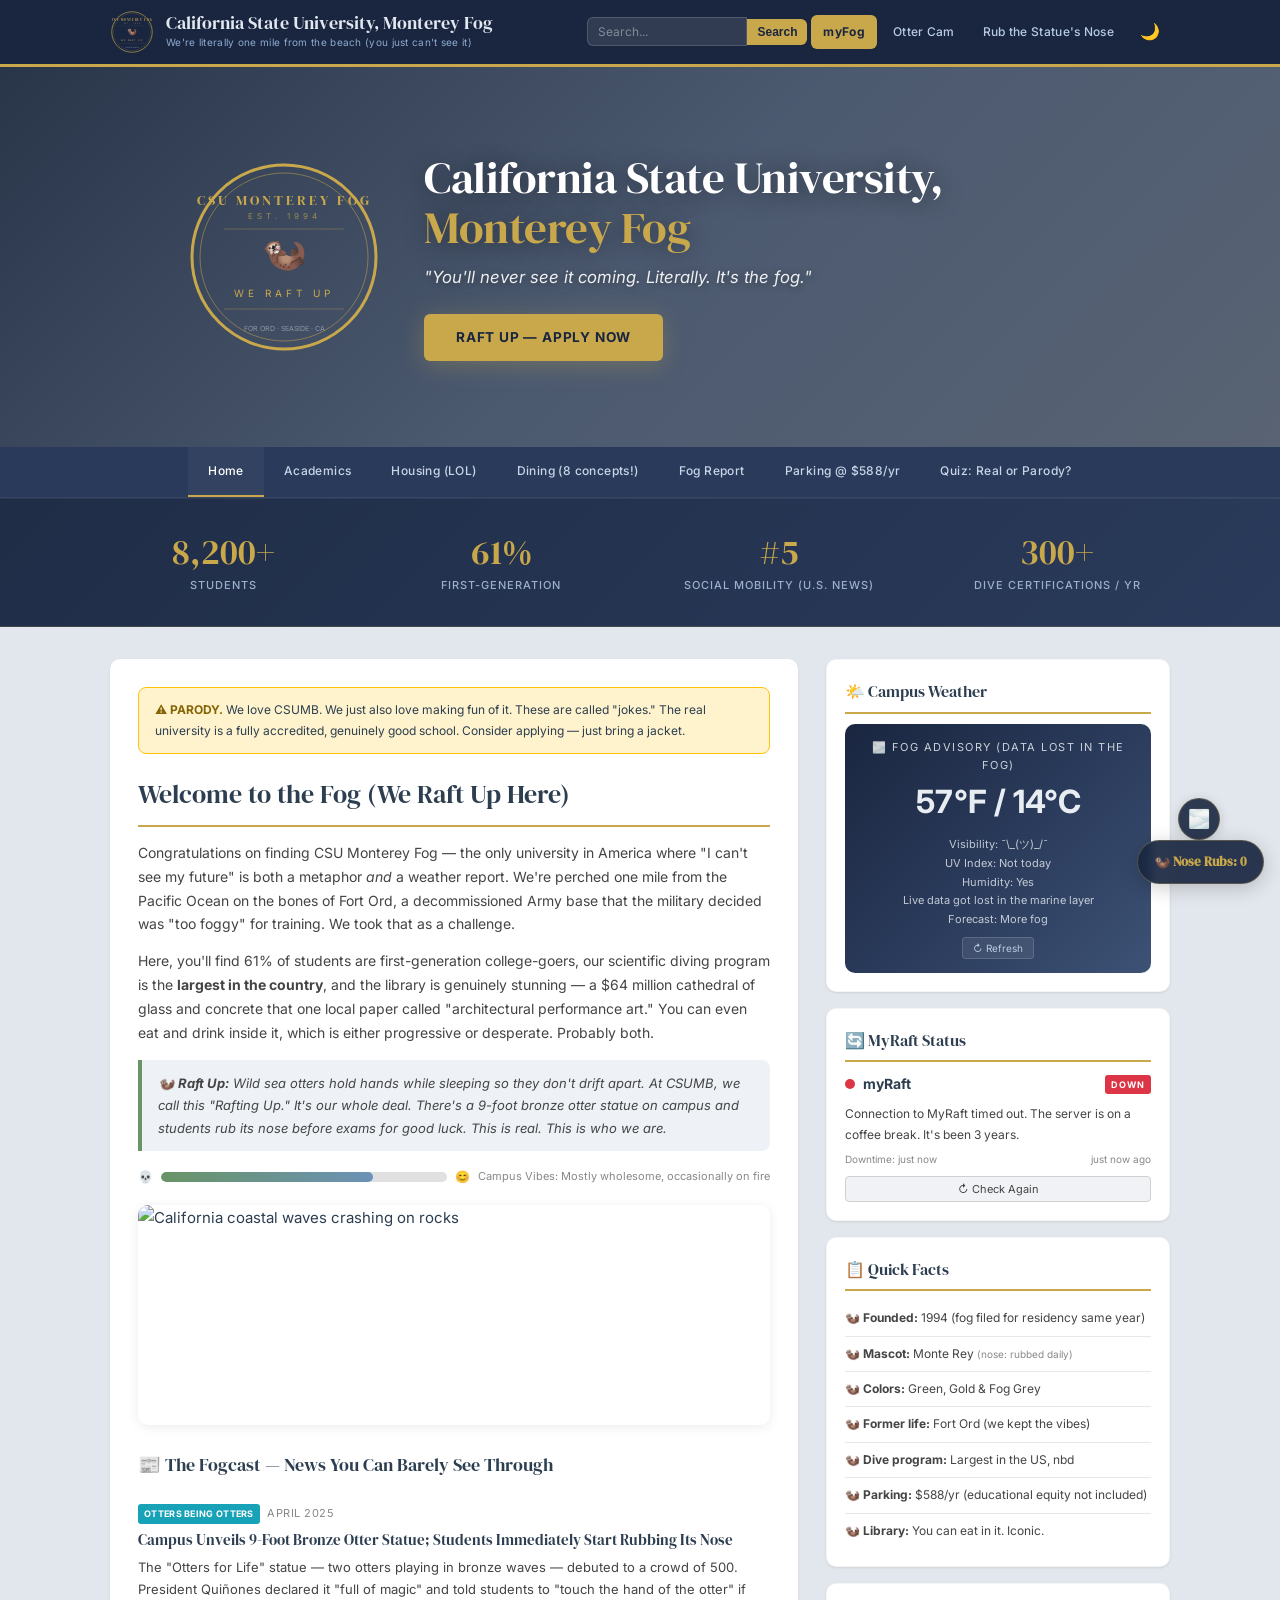
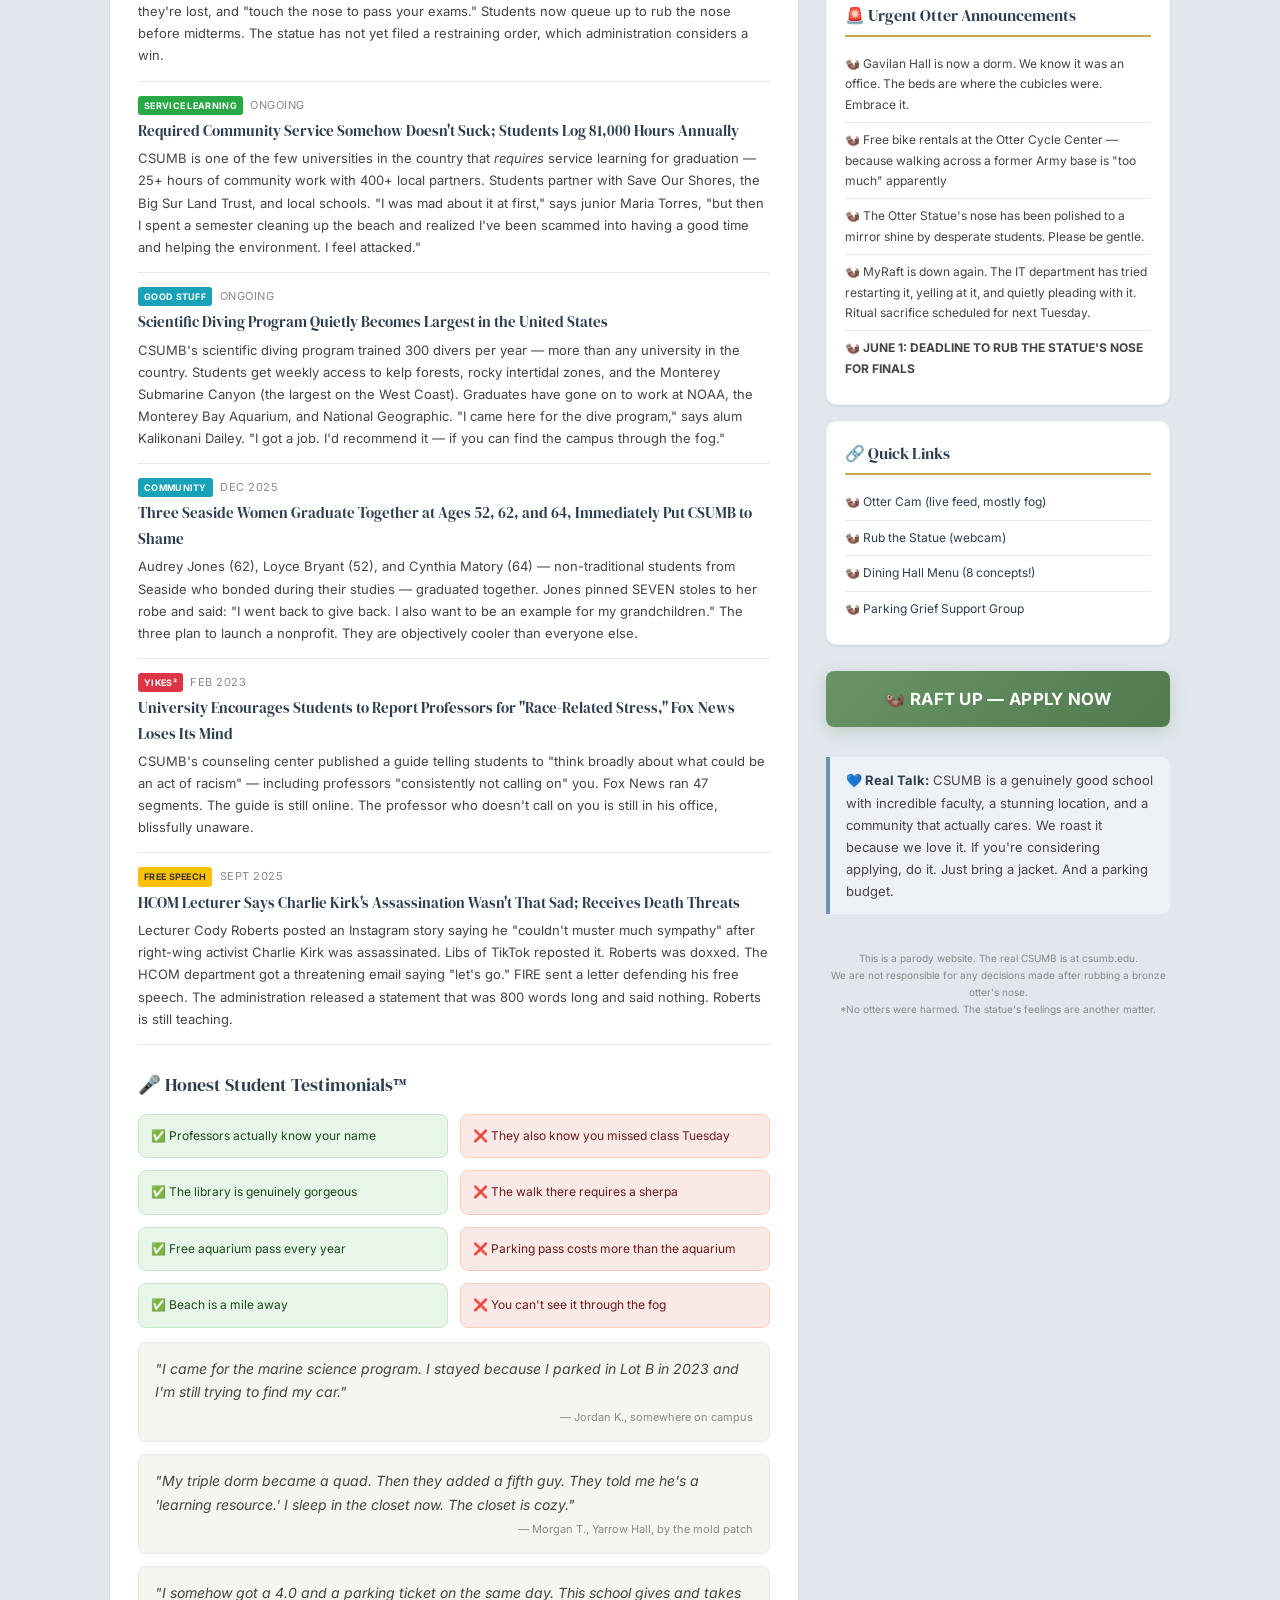
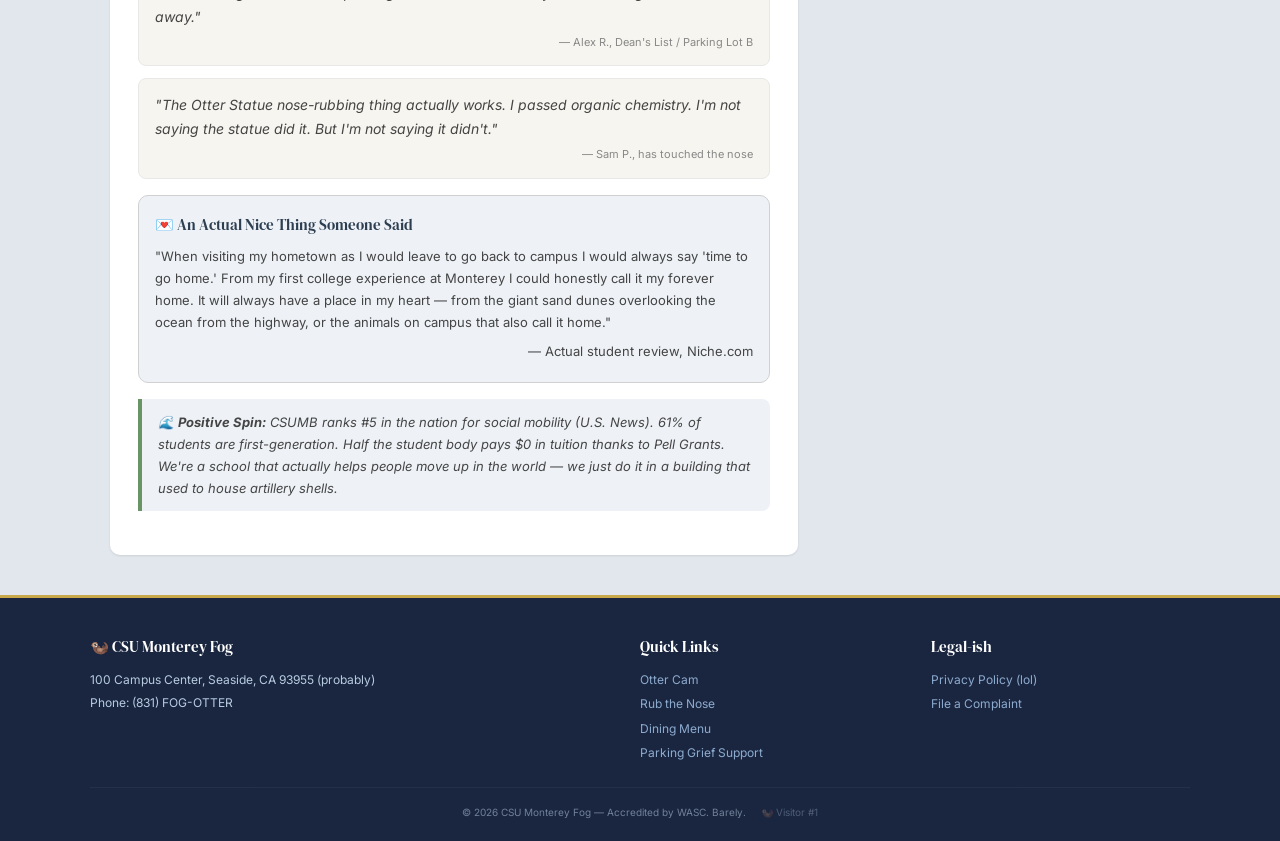
==== index.html @ 0d764fe6 "Refactor fog layers into rolling banks Replace the previous multi-layer haze implementation with thr" ====
<!DOCTYPE html>
<html lang="en">
<head>
  <meta charset="UTF-8">
  <meta name="viewport" content="width=device-width, initial-scale=1.0">
  <title>CSU Monterey Fog — Est. 1994. Still figuring it out.</title>
  <meta name="description" content="CSU Monterey Fog is an affectionate parody of California State University, Monterey Bay. News, satire, and otter-based humor from the foggiest campus in California.">
  <meta property="og:title" content="CSU Monterey Fog">
  <meta property="og:description" content="The only university where you can't see your future because of the marine layer.">
  <meta property="og:type" content="website">
  <meta property="og:url" content="https://montereyfog.edu">
  <meta property="og:image" content="https://images.unsplash.com/photo-1505228395891-9a51e7e86bf6?w=1200&h=630&fit=crop&q=80">
  <meta property="og:image:width" content="1200">
  <meta property="og:image:height" content="630">
  <meta name="twitter:card" content="summary_large_image">
  <meta name="twitter:image" content="https://images.unsplash.com/photo-1505228395891-9a51e7e86bf6?w=1200&h=630&fit=crop&q=80">
  <link rel="icon" href="data:image/svg+xml,<svg xmlns='http://www.w3.org/2000/svg' viewBox='0 0 100 100'><text y='.9em' font-size='90'>🦦</text></svg>">
  <link rel="preconnect" href="https://fonts.googleapis.com">
  <link rel="preconnect" href="https://fonts.gstatic.com" crossorigin>
  <link rel="preconnect" href="https://images.unsplash.com">
  <link rel="dns-prefetch" href="https://api.open-meteo.com">
  <link href="https://fonts.googleapis.com/css2?family=DM+Serif+Display:ital@0;1&family=Inter:wght@400;500;600;700;800&display=swap" rel="stylesheet">
  <link rel="stylesheet" href="style.css">
</head>
<body>

<div class="header">
  <div class="header-inner">
    <div class="header-logo">
      <svg class="header-seal" viewBox="0 0 100 100" xmlns="http://www.w3.org/2000/svg">
        <circle cx="50" cy="50" r="46" fill="none" stroke="#c9a84c" stroke-width="1.5"/>
        <circle cx="50" cy="50" r="42" fill="none" stroke="#c9a84c" stroke-width="0.5" opacity="0.5"/>
        <text x="50" y="24" text-anchor="middle" fill="#c9a84c" font-size="7" font-family="'DM Serif Display', Georgia, serif" letter-spacing="1.5">CSU MONTEREY FOG</text>
        <text x="50" y="31" text-anchor="middle" fill="#c9a84c" font-size="4" font-family="'Inter', sans-serif" letter-spacing="2" opacity="0.7">EST. 1994</text>
        <line x1="20" y1="36" x2="80" y2="36" stroke="#c9a84c" stroke-width="0.4" opacity="0.4"/>
        <text x="50" y="54" text-anchor="middle" font-size="18" fill="white">🦦</text>
        <text x="50" y="70" text-anchor="middle" fill="#c9a84c" font-size="5" font-family="'Inter', sans-serif" letter-spacing="2">WE RAFT UP</text>
        <line x1="20" y1="76" x2="80" y2="76" stroke="#c9a84c" stroke-width="0.4" opacity="0.4"/>
        <text x="50" y="87" text-anchor="middle" fill="white" font-size="3.5" font-family="'Inter', sans-serif" opacity="0.4">FOR ORD · SEASIDE · CA</text>
      </svg>
      <div class="header-title">
        <span class="header-name">California State University, Monterey Fog</span>
        <span class="header-tagline">We're literally one mile from the beach (you just can't see it)</span>
      </div>
    </div>
    <div class="header-actions">
      <div class="header-search">
        <input type="text" id="siteSearch" placeholder="Search..." autocomplete="off">
        <button class="search-btn" id="searchBtn">Search</button>
      </div>
      <a href="#" data-effect="myfog" class="portal-btn">myFog</a>
      <a href="#" data-effect="ottercam">Otter Cam</a>
      <a href="#" data-effect="rubnose">Rub the Statue's Nose</a>
      <button class="dark-toggle" id="darkToggle" aria-label="Toggle dark mode">🌙</button>
    </div>
  </div>
</div>

<div class="hero">
  <div class="hero-bg"></div>
  <div class="hero-overlay"></div>
  <div class="hero-content">
    <div class="hero-left">
      <svg class="hero-seal" viewBox="0 0 100 100" xmlns="http://www.w3.org/2000/svg">
        <circle cx="50" cy="50" r="46" fill="none" stroke="#c9a84c" stroke-width="1.5"/>
        <circle cx="50" cy="50" r="42" fill="none" stroke="#c9a84c" stroke-width="0.5" opacity="0.5"/>
        <text x="50" y="24" text-anchor="middle" fill="#c9a84c" font-size="7" font-family="'DM Serif Display', Georgia, serif" letter-spacing="1.5">CSU MONTEREY FOG</text>
        <text x="50" y="31" text-anchor="middle" fill="#c9a84c" font-size="4" font-family="'Inter', sans-serif" letter-spacing="2" opacity="0.7">EST. 1994</text>
        <line x1="20" y1="36" x2="80" y2="36" stroke="#c9a84c" stroke-width="0.4" opacity="0.4"/>
        <text x="50" y="54" text-anchor="middle" font-size="18" fill="white">🦦</text>
        <text x="50" y="70" text-anchor="middle" fill="#c9a84c" font-size="5" font-family="'Inter', sans-serif" letter-spacing="2">WE RAFT UP</text>
        <line x1="20" y1="76" x2="80" y2="76" stroke="#c9a84c" stroke-width="0.4" opacity="0.4"/>
        <text x="50" y="87" text-anchor="middle" fill="white" font-size="3.5" font-family="'Inter', sans-serif" opacity="0.4">FOR ORD · SEASIDE · CA</text>
      </svg>
    </div>
    <div class="hero-right">
      <h1>California State University, <span>Monterey Fog</span></h1>
      <div class="subtitle">"You'll never see it coming. Literally. It's the fog."</div>
      <a href="apply.html" class="hero-cta">Raft Up — Apply Now</a>
    </div>
  </div>
</div>

<div class="nav-wrapper">
  <button class="nav-toggle" id="navToggle">Menu</button>
  <div class="nav" id="mainNav">
    <a href="#" data-tab="home" class="active-tab">Home</a>
    <a href="#" data-tab="academics">Academics</a>
    <a href="#" data-tab="housing">Housing (LOL)</a>
    <a href="#" data-tab="dining">Dining (8 concepts!)</a>
    <a href="#" data-tab="fog">Fog Report</a>
    <a href="#" data-tab="parking">Parking @ $588/yr</a>
    <a href="#" data-tab="quiz">Quiz: Real or Parody?</a>
  </div>
</div>

<div class="stats-ribbon">
  <div class="stats-inner">
    <div class="stat-item">
      <div class="stat-number">8,200+</div>
      <div class="stat-label">Students</div>
    </div>
    <div class="stat-item">
      <div class="stat-number">61%</div>
      <div class="stat-label">First-Generation</div>
    </div>
    <div class="stat-item">
      <div class="stat-number">#5</div>
      <div class="stat-label">Social Mobility (U.S. News)</div>
    </div>
    <div class="stat-item">
      <div class="stat-number">300+</div>
      <div class="stat-label">Dive Certifications / Yr</div>
    </div>
  </div>
</div>

<div class="container">
  <div class="main-content">

    <!-- HOME TAB -->
    <div class="tab-panel active" id="panel-home">
      <div class="disclaimer">
        <strong>⚠️ PARODY.</strong> We love CSUMB. We just also love making fun of it. These are called "jokes." The real university is a fully accredited, genuinely good school. Consider applying — just bring a jacket.
      </div>

      <h2>Welcome to the Fog (We Raft Up Here)</h2>

      <p>Congratulations on finding CSU Monterey Fog — the only university in America where "I can't see my future" is both a metaphor <em>and</em> a weather report. We're perched one mile from the Pacific Ocean on the bones of Fort Ord, a decommissioned Army base that the military decided was "too foggy" for training. We took that as a challenge.</p>

      <p>Here, you'll find 61% of students are first-generation college-goers, our scientific diving program is the <strong>largest in the country</strong>, and the library is genuinely stunning — a $64 million cathedral of glass and concrete that one local paper called "architectural performance art." You can even eat and drink inside it, which is either progressive or desperate. Probably both.</p>

      <div class="fun-fact">
        🦦 <strong>Raft Up:</strong> Wild sea otters hold hands while sleeping so they don't drift apart. At CSUMB, we call this "Rafting Up." It's our whole deal. There's a 9-foot bronze otter statue on campus and students rub its nose before exams for good luck. This is real. This is who we are.
      </div>

      <div class="positivity-meter">
        <span>💀</span>
        <div class="pos-bar"><div class="pos-fill"></div></div>
        <span>😊</span>
        <span class="vibe-label">Campus Vibes: Mostly wholesome, occasionally on fire</span>
      </div>

      <div class="coastal-img">
        <img src="https://images.unsplash.com/photo-1507525428034-b723cf961d3e?w=1100&q=75&fit=crop&h=220" alt="California coastal waves crashing on rocks" loading="lazy">
      </div>

      <h3>📰 The Fogcast — News You Can Barely See Through</h3>

      <div class="news-item">
        <div class="date"><span class="label label-blue">OTTERS BEING OTTERS</span> April 2025</div>
        <h4>Campus Unveils 9-Foot Bronze Otter Statue; Students Immediately Start Rubbing Its Nose</h4>
        <p>The "Otters for Life" statue — two otters playing in bronze waves — debuted to a crowd of 500. President Quiñones declared it "full of magic" and told students to "touch the hand of the otter" if they're lost, and "touch the nose to pass your exams." Students now queue up to rub the nose before midterms. The statue has not yet filed a restraining order, which administration considers a win.</p>
      </div>

      <div class="news-item">
        <div class="date"><span class="label label-green">SERVICE LEARNING</span> Ongoing</div>
        <h4>Required Community Service Somehow Doesn't Suck; Students Log 81,000 Hours Annually</h4>
        <p>CSUMB is one of the few universities in the country that <em>requires</em> service learning for graduation — 25+ hours of community work with 400+ local partners. Students partner with Save Our Shores, the Big Sur Land Trust, and local schools. "I was mad about it at first," says junior Maria Torres, "but then I spent a semester cleaning up the beach and realized I've been scammed into having a good time and helping the environment. I feel attacked."</p>
      </div>

      <div class="news-item">
        <div class="date"><span class="label label-blue">GOOD STUFF</span> Ongoing</div>
        <h4>Scientific Diving Program Quietly Becomes Largest in the United States</h4>
        <p>CSUMB's scientific diving program trained 300 divers per year — more than any university in the country. Students get weekly access to kelp forests, rocky intertidal zones, and the Monterey Submarine Canyon (the largest on the West Coast). Graduates have gone on to work at NOAA, the Monterey Bay Aquarium, and National Geographic. "I came here for the dive program," says alum Kalikonani Dailey. "I got a job. I'd recommend it — if you can find the campus through the fog."</p>
      </div>

      <div class="news-item">
        <div class="date"><span class="label label-blue">COMMUNITY</span> Dec 2025</div>
        <h4>Three Seaside Women Graduate Together at Ages 52, 62, and 64, Immediately Put CSUMB to Shame</h4>
        <p>Audrey Jones (62), Loyce Bryant (52), and Cynthia Matory (64) — non-traditional students from Seaside who bonded during their studies — graduated together. Jones pinned SEVEN stoles to her robe and said: "I went back to give back. I also want to be an example for my grandchildren." The three plan to launch a nonprofit. They are objectively cooler than everyone else.</p>
      </div>

      <div class="news-item">
        <div class="date"><span class="label label-red">YIKES²</span> Feb 2023</div>
        <h4>University Encourages Students to Report Professors for "Race-Related Stress," Fox News Loses Its Mind</h4>
        <p>CSUMB's counseling center published a guide telling students to "think broadly about what could be an act of racism" — including professors "consistently not calling on" you. Fox News ran 47 segments. The guide is still online. The professor who doesn't call on you is still in his office, blissfully unaware.</p>
      </div>

      <div class="news-item">
        <div class="date"><span class="label label-yellow">FREE SPEECH</span> Sept 2025</div>
        <h4>HCOM Lecturer Says Charlie Kirk's Assassination Wasn't That Sad; Receives Death Threats</h4>
        <p>Lecturer Cody Roberts posted an Instagram story saying he "couldn't muster much sympathy" after right-wing activist Charlie Kirk was assassinated. Libs of TikTok reposted it. Roberts was doxxed. The HCOM department got a threatening email saying "let's go." FIRE sent a letter defending his free speech. The administration released a statement that was 800 words long and said nothing. Roberts is still teaching.</p>
      </div>

      <h3>🎤 Honest Student Testimonials™</h3>

      <div class="pro-con">
        <div class="pro">Professors actually know your name</div>
        <div class="con">They also know you missed class Tuesday</div>
        <div class="pro">The library is genuinely gorgeous</div>
        <div class="con">The walk there requires a sherpa</div>
        <div class="pro">Free aquarium pass every year</div>
        <div class="con">Parking pass costs more than the aquarium</div>
        <div class="pro">Beach is a mile away</div>
        <div class="con">You can't see it through the fog</div>
      </div>

      <div class="testimonial">
        <p>"I came for the marine science program. I stayed because I parked in Lot B in 2023 and I'm still trying to find my car."</p>
        <div class="author">&mdash; Jordan K., somewhere on campus</div>
      </div>

      <div class="testimonial">
        <p>"My triple dorm became a quad. Then they added a fifth guy. They told me he's a 'learning resource.' I sleep in the closet now. The closet is cozy."</p>
        <div class="author">&mdash; Morgan T., Yarrow Hall, by the mold patch</div>
      </div>

      <div class="testimonial">
        <p>"I somehow got a 4.0 and a parking ticket on the same day. This school gives and takes away."</p>
        <div class="author">&mdash; Alex R., Dean's List / Parking Lot B</div>
      </div>

      <div class="testimonial">
        <p>"The Otter Statue nose-rubbing thing actually works. I passed organic chemistry. I'm not saying the statue did it. But I'm not saying it didn't."</p>
        <div class="author">&mdash; Sam P., has touched the nose</div>
      </div>

      <div class="love-letter">
        <h4>💌 An Actual Nice Thing Someone Said</h4>
        <p>"When visiting my hometown as I would leave to go back to campus I would always say 'time to go home.' From my first college experience at Monterey I could honestly call it my forever home. It will always have a place in my heart — from the giant sand dunes overlooking the ocean from the highway, or the animals on campus that also call it home."</p>
        <p class="love-letter-attribution">&mdash; Actual student review, Niche.com</p>
      </div>

      <div class="fun-fact">
        🌊 <strong>Positive Spin:</strong> CSUMB ranks #5 in the nation for social mobility (U.S. News). 61% of students are first-generation. Half the student body pays $0 in tuition thanks to Pell Grants. We're a school that actually helps people move up in the world — we just do it in a building that used to house artillery shells.
      </div>
    </div>

    <!-- ACADEMICS TAB -->
    <div class="tab-panel" id="panel-academics">
      <h2>📚 Academics (We Have Those)</h2>
      <p>CSUMB offers 25+ undergraduate degrees, 8 master's programs, and one very specific certificate in "Otter Husbandry" (we made that last one up. Or did we?). With a 25:1 student-to-faculty ratio, your professors will actually know your name — which is great until you skip class.</p>

      <div class="fun-fact">
        🧑‍🔬 <strong>Service Learning:</strong> CSUMB is one of the only universities in America that <em>requires</em> you to do community service to graduate. That's 25+ hours of unpaid labor for the privilege of your diploma. Students call it "voluntold" learning. The community actually benefits, so maybe stop complaining.
      </div>

      <div class="news-item">
        <div class="date"><span class="label label-blue">DIVING</span> Ongoing</div>
        <h4>Largest Scientific Dive Program in the Country (Yes, Really)</h4>
        <p>CSUMB trains 300 divers per year — beating every other university in the US. Students dive weekly in kelp forests, explore the Monterey Submarine Canyon, and graduate to jobs at NOAA, the Monterey Bay Aquarium, and National Geographic. The only downside: you have to get wet. In the Pacific. Which is 55 degrees. You'll be fine. Probably.</p>
      </div>

      <div class="news-item">
        <div class="date"><span class="label label-yellow">TINY CLASSES</span> Always</div>
        <h4>25:1 Ratio Means Your Professor Knows You Didn't Do the Reading</h4>
        <p>With small class sizes, there's nowhere to hide. Professors learn your name, your major, your dog's name, and your dog's opinion on the assigned texts. "I can't blend in anymore," says sophomore Jamie L. "Professor Gonzalez asked about my weekend. I panicked and told her the truth. I don't know who I am anymore."</p>
      </div>

      <div class="fun-fact">
        📖 <strong>The Library:</strong> The Tanimura & Antle Family Memorial Library cost $64 million and is 136,000 square feet of "architectural performance art." You can eat, drink, and nap inside. It's open 24/7 during finals, because the administration knows you procrastinated.
      </div>
    </div>

    <!-- HOUSING TAB -->
    <div class="tab-panel" id="panel-housing">
      <h2>🏠 Housing (Barely)</h2>

      <div class="news-item">
        <div class="date"><span class="label label-yellow">HOUSING CRISIS</span> Fall 2024 — Present</div>
        <h4>Freshman Enrollment Spikes 43%; Triples Become Quads, Offices Become Dorms</h4>
        <p>After a surprise enrollment surge, the university discovered that an abandoned Army base does not, in fact, have enough beds. Doubles became triples. Triples became quads. Sophomores were kicked off campus. Gavilan Hall — a former office building — is being converted into housing. Students now live where spreadsheets used to live. One resident describes Gavilan Hall as "a paperwork penitentiary with a microwave." The housing waitlist has 180 names, and the waitlist for the waitlist is currently accepting applications.</p>
      </div>

      <div class="news-item">
        <div class="date"><span class="label label-blue">OTTER CYCLE CENTER</span> Free Stuff</div>
        <h4>Free Bike Rentals Because Walking Across a Former Army Base Is Too Much</h4>
        <p>The Otter Cycle Center offers free bike rentals, free repairs, group rides, and bike storage. It's almost like the university knows the campus is spread across 1,000 acres of decommissioned military infrastructure. Students can borrow a bike, ride to class, and pretend they're in a Netflix coming-of-age film — right up until the fog rolls in and they hit a curb.</p>
      </div>

      <div class="testimonial">
        <p>"My triple dorm became a quad. Then they added a fifth guy. They told me he's a 'learning resource.' I sleep in the closet now. The closet is cozy. I've named him Gregory."</p>
        <div class="author">&mdash; Morgan T., Yarrow Hall</div>
      </div>

      <div class="testimonial">
        <p>"I moved into Gavilan Hall last week. My room used to be someone's cubicle. I found a sticky note that said 'please initial D:37' on the wall. I initialed it. I feel part of something."</p>
        <div class="author">&mdash; Casey R., resident of a former HR office</div>
      </div>

      <div class="fun-fact">
        🔑 <strong>Pro tip:</strong> If you get assigned to Promontory, you win the housing lottery. Full kitchen, washer/dryer in-unit, private bathroom. If you get assigned to a converted triple in Main Campus, we recommend making friends with your new roommate. All five of them.
      </div>
    </div>

    <!-- DINING TAB -->
    <div class="tab-panel" id="panel-dining">
      <h2>🍜 Dining (8 Concepts, One Kitchen, Infinite Possibilities)</h2>

      <div class="news-item">
        <div class="date"><span class="label label-blue">DINING</span> Fall 2025</div>
        <h4>Dining Hall Adds Ramen Bar, 8 Food Concepts, and a Ghost Kitchen; Students Still Complain</h4>
        <p>The Eatery (formerly "Otter Dining Commons") now features Cucina (Italian), Flame (grilled), Chef's Innovation, Fresh52 (salad), G8 (allergen-free), Rooted (vegan), La Mesa (Mexican), and the Sweet Shoppe — plus a new Ramen Bar, Burger 831, ACE Sushi, and a rotating Ghost Kitchen. "The food is actually pretty good now," admits one student. "But I've already committed to the bit where I complain about it, so ethically I have to keep doing it."</p>
      </div>

      <div class="shoutout">
        <strong>🍔 Actually Good Stuff:</strong> The dining hall serves sustainable seafood from the Monterey Bay Aquarium's partnership program. There's a farmers market on campus. The Library Cafe serves Verve Coffee (from Santa Cruz, actually good). You can buy a $5 compostable to-go container, fill it up, and walk out. They even did birria for orientation — which one student said "made me feel comfortable because that dish is popular in my culture."
      </div>

      <div class="pro-con">
        <div class="pro">Ramen bar exists</div>
        <div class="con">It's open 11am-2pm, you have class</div>
        <div class="pro">Verve Coffee in the library</div>
        <div class="con">You'll be up all night drinking it</div>
        <div class="pro">Compostable to-go containers</div>
        <div class="con">You still have to wash them yourself</div>
      </div>

      <div class="fun-fact">
        🥟 <strong>Ghost Kitchen:</strong> The Eatery has a rotating "Ghost Kitchen" concept that changes themes — street tacos one week, Korean BBQ the next. It's the only ghost on campus that students actually want to see.
      </div>

      <div class="news-item">
        <div class="date"><span class="label label-red">MEAL PLANS</span> Every Semester</div>
        <h4>Meal Plan Pricing Defies All Known Economics</h4>
        <p>Students can choose from three meal plan tiers: the "Otter" (11 meals/week, $2,145/semester), the "Silver Otter" (14 meals/week, $2,445/semester), and the "Golden Otter Who Clearly Hates Money" (19 meals/week, $2,825/semester). Each plan comes with a declining balance account that loses value faster than a used mattress from East Campus. "I paid $300 for 'Otter Bucks' and the dining hall charged me $14 for a sandwich," says sophomore Emma R. "I did the math. That's $14. For a sandwich. At a school with 8 concepts. I felt each concept individually." The sandwich in question was turkey.</p>
      </div>

      <div class="news-item">
        <div class="date"><span class="label label-yellow">HOURS</span> Perpetually Frustrating</div>
        <h4>Dining Hall Closes at 8pm; Students Learn What Hunger Is</h4>
        <p>The Eatery operates on a schedule best described as "hostile to anyone with a late class." Breakfast ends at 10am. Lunch ends at 2pm. Dinner ends at 8pm. On weekends, it closes at 7pm, as if the administration believes hunger takes weekends off. "I had a lab that ended at 7:45pm," says junior marine science major Diego M. "I sprinted across campus. I arrived at 7:58. They were wiping down the Flame station. I watched a man take down the ramen bar in front of my eyes. I haven't been the same since." The only late-night option on campus is a vending machine in the library that sells $4 Kind Bars.</p>
      </div>

      <div class="news-item">
        <div class="date"><span class="label label-green">MENU WATCH</span> Rotating Chaos</div>
        <h4>Inside the Eatery's Weekly Specials Board: A Masterclass in Ambiguity</h4>
        <p>A leaked photo of the Eatery's whiteboard specials has gone viral among students. Items include: "Creamy Chicken Thing," "Beef Situation," "Pasta Mood," "Soup (Color Varies)," "Vegetable Adjacent Stir-Fry," and the ever-popular "Protein of Unknown Origin." Chef Marcus insists the descriptions are "deliberately casual to reduce student anxiety." Students counter that the descriptions increase a different kind of anxiety. "I ate the Beef Situation three days in a row," says senior Taylor K. "Each day it was a different meat. I've made peace with the ambiguity. It's part of the CSUMB experience now."</p>
      </div>

      <div class="pro-con pro-con--spaced">
        <div class="pro">Ramen bar exists</div>
        <div class="con">It's open 11am-2pm, you have class</div>
        <div class="pro">Verve Coffee in the library</div>
        <div class="con">You'll be up all night drinking it</div>
        <div class="pro">Compostable to-go containers</div>
        <div class="con">You still have to wash them yourself</div>
      </div>

      <div class="pro-con">
        <div class="pro">Otter Bucks declining balance</div>
        <div class="con">$14 for a turkey sandwich</div>
        <div class="pro">Ghost Kitchen rotating themes</div>
        <div class="con">"Korean BBQ" = bulgogi-flavored chicken</div>
        <div class="pro">Farmers market on campus</div>
        <div class="con">It's once a month and you have class</div>
        <div class="pro">Birria at orientation</div>
        <div class="con">They haven't done it since</div>
      </div>

      <div class="testimonial">
        <p>"I signed up for the Silver Otter meal plan. I eat there maybe four times a week because of my schedule. I've calculated that each meal costs roughly $37. I could be eating at a Michelin-starred restaurant for what I'm paying for a 'Creamy Chicken Thing' while sitting under fluorescent lights that hum in E minor. And yet. AND YET. I keep coming back. Is it Stockholm syndrome? Is it the 8 concepts? We'll never know."</p>
        <div class="author">&mdash; Casey M., Silver Otter meal plan holder</div>
      </div>

      <div class="fun-fact">
        🥡 <strong>To-Go Hack:</strong> The $5 compostable container at the Eatery is a one-time purchase. Students have discovered you can reuse it indefinitely. One student, Jordan P., has been using the same container since Fall 2023. It now has its own Instagram. The dining hall staff recognize it by name. They call it "Gregory." Jordan says Gregory has been through more than most freshmen.
      </div>
    </div>

    <!-- FOG REPORT TAB -->
    <div class="tab-panel" id="panel-fog">
      <h2>☁️ The Fog Report</h2>
      <p>Welcome to the only university weather report where "patchy fog" isn't a seasonal phenomenon — it's a lifestyle. CSUMB sits on the Monterey Bay, where the Pacific Ocean meets the coastal range and creates a permanent marine layer that has been known to reduce visibility to "approximately one otter."</p>

      <div class="fun-fact">
        🌫️ <strong>By the numbers:</strong> Monterey experiences "patchy fog" on approximately 180+ days per year. The term "partly cloudy" is used optimistically. The UV index is a theoretical concept. Students from sunnier parts of California have been known to develop Seasonal Affective Disorder within weeks of arrival. We offer free counseling. You'll need it.
      </div>

      <div class="news-item">
        <div class="date"><span class="label label-yellow">FOG</span> Always</div>
        <h4>Local Meteorologist Has Only Said "Patchy Fog" for 12 Consecutive Years</h4>
        <p>In what local officials are calling "a remarkable display of consistency," KSBW meteorologists have used the phrase "patchy fog" in every single forecast since 2014. "Sometimes I mix it up with 'dense fog advisory,'" admits forecaster Jim Paulson. "I'm a rebel." The station has received 47 awards for accuracy, mostly because they're never wrong.</p>
      </div>

      <div class="testimonial">
        <p>"I arrived on campus in August 2023. I saw the sun once in September 2024. I've accepted that I live in an ethereal plane now. My GPA has never been higher."</p>
        <div class="author">&mdash; Riley T., has forgotten what shadows look like</div>
      </div>

      <div class="weather-widget weather-inline">
        <div class="cond">DENSE FOG ADVISORY</div>
        <div class="temp">57°F / 14°C</div>
        <div class="weather-extras">
          Visibility: 2 otters<br>
          UV Index: "What's UV?"<br>
          Humidity: All of it<br>
          Forecast: Fog tonight, fog tomorrow, fog eternal
        </div>
      </div>
    </div>

    <!-- PARKING TAB -->
    <div class="tab-panel" id="panel-parking">
      <h2>🚗 Parking (An Educational Equity Issue)</h2>

      <div class="news-item">
        <div class="date"><span class="label label-yellow">PARKING</span> 2023 — Present</div>
        <h4>Students Protest $500 Parking Permits as "Educational Equity Issue"; Permits Now $588</h4>
        <p>In 2023, 40 students marched demanding free parking, arguing that charging for parking on "stolen Indigenous land" was a racial justice issue. Parking Services responded by raising prices to $588/year, citing "state law." The university also notes that Lot B is "only a 15-minute walk from campus — in good weather. In fog, allow 45 minutes and a prayer."</p>
      </div>

      <div class="news-item">
        <div class="date"><span class="label label-yellow">PARKING</span> Also Always</div>
        <h4>Parking Permit Prices Defy Inflation, Common Sense</h4>
        <p>At $588 for an annual pass, CSUMB parking permits cost more than a Monterey Bay Aquarium membership ($95), a wet suit for the dive program ($150), and a year of Verve Coffee at the Library Cafe ($540). "I've done the math," says senior Alex R. "Parking is the most expensive part of my education after tuition. I've considered just living in my car. Oh wait, I need a parking permit for that too."</p>
      </div>

      <div class="testimonial">
        <p>"I came for the marine science program. I stayed because I parked in Lot B in 2023 and I'm still trying to find my car."</p>
        <div class="author">&mdash; Jordan K., Lot B, Section 7, Row Z</div>
      </div>

      <div class="testimonial">
        <p>"I paid $588 for my parking pass and then my class was moved to Zoom. I now park in Lot B, sit in my car, and attend lectures from the driver's seat. I've made peace with my choices."</p>
        <div class="author">&mdash; Jamie L., the Lot B Zoomer</div>
      </div>

      <div class="fun-fact">
        🅿️ <strong>Pro tip:</strong> There is no pro tip. Parking here is a nightmare. Take the free bike from the Otter Cycle Center. Or the bus. Or accept the fog as your eternal companion and walk. We're all in this together.
      </div>
    </div>

    <!-- QUIZ TAB -->
    <div class="tab-panel" id="panel-quiz">
      <h2>🧠 Real or Parody? — The CSUMB Quiz</h2>
      <p>Think you know what's real about CSUMB and what we made up for the bit? Take the quiz and prove your otter knowledge.</p>
      <div id="quizContainer">
        <div id="quizProgress"></div>
        <div id="quizCard" class="quiz-card">
          <div id="quizQuestion" class="quiz-question"></div>
          <div id="quizAnswers" class="quiz-answers"></div>
          <div id="quizResult" class="quiz-result" style="display:none;"></div>
        </div>
        <div id="quizScore" class="quiz-score" style="display:none;"></div>
      </div>
    </div>
  </div>

  <div class="sidebar">

    <!-- HOME SIDEBAR -->
    <div class="tab-panel-sidebar active" id="sidebar-home">
      <div class="card">
        <h3>🌤️ Campus Weather</h3>
        <div class="weather-widget">
          <div class="cond">Dense Fog Advisory (Day 3,418)</div>
          <div class="temp">57°F / 14°C</div>
          <div class="weather-extras weather-extras--tight">
            Visibility: 2 otters<br>
            UV Index: "What's UV?"<br>
            Forecast: Fog, with a chance of fog breaking into fog
          </div>
          <button class="weather-refresh" data-weather="sidebar">↻ Refresh</button>
        </div>
      </div>

      <div class="card">
        <h3>🔄 MyRaft Status</h3>
        <div id="myRaftWidget">
          <div class="myraft-header">
            <span class="myraft-dot" id="raftDot"></span>
            <span class="myraft-service">myRaft</span>
            <span class="myraft-badge" id="raftBadge">DOWN</span>
          </div>
          <div class="myraft-message" id="raftMsg">Connecting to server...</div>
          <div class="myraft-meta">
            <span id="raftDowntime">Downtime: calculating...</span>
            <span id="raftChecked">now</span>
          </div>
          <button class="myraft-refresh" id="raftRefresh">↻ Check Again</button>
        </div>
      </div>

      <div class="card">
        <h3>📋 Quick Facts</h3>
        <ul>
          <li><strong>Founded:</strong> 1994 (fog filed for residency same year)</li>
          <li><strong>Mascot:</strong> Monte Rey <span class="mascot-annotation">(nose: rubbed daily)</span></li>
          <li><strong>Colors:</strong> Green, Gold &amp; Fog Grey</li>
          <li><strong>Former life:</strong> Fort Ord (we kept the vibes)</li>
          <li><strong>Dive program:</strong> Largest in the US, nbd</li>
          <li><strong>Parking:</strong> $588/yr (educational equity not included)</li>
          <li><strong>Library:</strong> You can eat in it. Iconic.</li>
        </ul>
      </div>

      <div class="card">
        <h3>🚨 Urgent Otter Announcements</h3>
        <ul>
          <li>Gavilan Hall is now a dorm. We know it was an office. The beds are where the cubicles were. Embrace it.</li>
          <li>Free bike rentals at the Otter Cycle Center — because walking across a former Army base is "too much" apparently</li>
          <li>The Otter Statue's nose has been polished to a mirror shine by desperate students. Please be gentle.</li>
          <li>MyRaft is down again. The IT department has tried restarting it, yelling at it, and quietly pleading with it. Ritual sacrifice scheduled for next Tuesday.</li>
          <li class="blink">JUNE 1: DEADLINE TO RUB THE STATUE'S NOSE FOR FINALS</li>
        </ul>
      </div>

      <div class="card">
        <h3>🔗 Quick Links</h3>
        <ul>
          <li><a href="#" data-modal="ottercam" class="sidebar-link">Otter Cam (live feed, mostly fog)</a></li>
          <li><a href="#" data-effect="rubnose" class="sidebar-link">Rub the Statue (webcam)</a></li>
          <li><a href="#" data-modal="diningmenu" class="sidebar-link">Dining Hall Menu (8 concepts!)</a></li>
          <li><a href="#" data-modal="parkinggrief" class="sidebar-link">Parking Grief Support Group</a></li>
        </ul>
      </div>

      <a href="apply.html" class="cta-button">🦦 RAFT UP — APPLY NOW</a>

      <div class="shoutout">
        <strong>💙 Real Talk:</strong> CSUMB is a genuinely good school with incredible faculty, a stunning location, and a community that actually cares. We roast it because we love it. If you're considering applying, do it. Just bring a jacket. And a parking budget.
      </div>

      <div class="parody-notice">
        This is a parody website. The real CSUMB is at csumb.edu.<br>
        We are not responsible for any decisions made after rubbing a bronze otter's nose.<br>
        *No otters were harmed. The statue's feelings are another matter.
      </div>
    </div>

    <!-- ACADEMICS SIDEBAR -->
    <div class="tab-panel-sidebar" id="sidebar-academics">
      <div class="card">
        <h3>🎓 Top 10 Majors</h3>
        <ul>
          <li>1. Fog Studies (B.A., B.S., B.arely Visible)</li>
          <li>2. Marine Science (wet version of Fog Studies)</li>
          <li>3. Scientific Diving (see also: hypothermia)</li>
          <li>4. Bronze Otter Nose Polishing (hands-on track)</li>
          <li>5. Parking Lot Archaeology (field work intensive)</li>
          <li>6. Service Learning (it's required, don't check the box)</li>
          <li>7. Clam Chowder Arts (culinary track)</li>
          <li>8. Otter Communication Studies</li>
          <li>9. Navigating by Fog (survival skills credit)</li>
          <li>10. Race-Related Stress Reporting (minor only)</li>
        </ul>
      </div>

      <div class="card">
        <h3>🏆 Campus Achievements</h3>
        <ul>
          <li>#5 in social mobility nationally (U.S. News)</li>
          <li>Largest scientific dive program in the US</li>
          <li>Most fog per square foot (any CSU campus)</li>
          <li>Only campus with a bronze otter that students rub for good luck</li>
          <li>Highest ratio of apology statements to actual resolutions</li>
        </ul>
      </div>

      <div class="card">
        <h3>📊 By the Numbers</h3>
        <ul>
          <li><strong>Students:</strong> ~8,200 (and rising, sorry)</li>
          <li><strong>Faculty ratio:</strong> 25:1 (they know your name)</li>
          <li><strong>First-gen:</strong> 61% (we're proud of this one)</li>
          <li><strong>Pays $0 tuition:</strong> ~50% (Pell Grants go brrr)</li>
          <li><strong>Service hours/yr:</strong> 81,000 (you're welcome)</li>
          <li><strong>Dive certifications/yr:</strong> 300 (biggest in US)</li>
        </ul>
      </div>
    </div>

    <!-- HOUSING SIDEBAR -->
    <div class="tab-panel-sidebar" id="sidebar-housing">
      <div class="card">
        <h3>🏠 Housing Options</h3>
        <ul>
          <li><strong>Residence Halls:</strong> Doubles, triples, quads, and "surprise!"</li>
          <li><strong>North Quad:</strong> For upperclassmen, until freshmen took it</li>
          <li><strong>Promontory:</strong> The promised land (full kitchen, W/D)</li>
          <li><strong>East Campus:</strong> Free parking, distant, feels like exile</li>
          <li><strong>Gavilan Hall:</strong> Was an office. Now a dorm. We're sorry.</li>
        </ul>
      </div>

      <div class="card">
        <h3>📋 Housing Quick Facts</h3>
        <ul>
          <li><strong>Waitlist:</strong> 180 names and growing</li>
          <li><strong>Sophomore requirement:</strong> Paused indefinitely</li>
          <li><strong>Pest status:</strong> "Ongoing monitoring" (real quote)</li>
          <li><strong>Mold patch in Yarrow:</strong> It has its own Instagram</li>
        </ul>
      </div>

      <div class="shoutout">
        <strong>🏡 Pro-tip:</strong> Apply for housing the second you accept admission. The early otter gets the... well, any room at all.
      </div>
    </div>

    <!-- DINING SIDEBAR -->
    <div class="tab-panel-sidebar" id="sidebar-dining">
      <div class="card">
        <h3>🍽️ 8 Concepts at The Eatery</h3>
        <ul>
          <li><strong>Cucina:</strong> Pasta. It's pasta. There's also pasta.</li>
          <li><strong>Flame:</strong> Burgers if you're lucky, hockey pucks if you're not</li>
          <li><strong>Chef's Innovation:</strong> Whatever was about to expire</li>
          <li><strong>Fresh52:</strong> Salad, for the health people (closes first)</li>
          <li><strong>G8:</strong> Gluten-free (they also have a gluten-full option adjacent)</li>
          <li><strong>Rooted:</strong> Plants. Just plants. No meat. Are you okay?</li>
          <li><strong>La Mesa:</strong> Mexican food (quality inversely proportional to wait time)</li>
          <li><strong>Sweet Shoppe:</strong> Ice cream machine is always "being cleaned"</li>
        </ul>
      </div>

      <div class="card">
        <h3>☕ Also Available</h3>
        <ul>
          <li>Ramen Bar (6 seats, 8,200 students, do the math)</li>
          <li>Burger 831 (local-ish, from a distributor in Nebraska)</li>
          <li>ACE Sushi (rice-to-fish ratio: approximately 17:1)</li>
          <li>Ghost Kitchen (last week: "Korean." This week: ???)</li>
          <li>Library Cafe (Verve Coffee, the only thing keeping us alive)</li>
        </ul>
      </div>

      <div class="card">
        <h3>💵 Meal Plan Tiers</h3>
        <ul>
          <li><strong>Otter:</strong> 11 meals/wk — $2,145/semester (survival mode)</li>
          <li><strong>Silver Otter:</strong> 14 meals/wk — $2,445/semester (optimism)</li>
          <li><strong>Golden Otter:</strong> 19 meals/wk — $2,825/semester (financial error)</li>
          <li><strong>Otter Bucks:</strong> Declining balance — declining sanity</li>
        </ul>
      </div>

      <div class="card">
        <h3>⏰ Hours (Read and Weep)</h3>
        <ul>
          <li><strong>Breakfast:</strong> 7:30am – 10am (if you have a 9am, RIP)</li>
          <li><strong>Lunch:</strong> 11am – 2pm (peak chaos)</li>
          <li><strong>Dinner:</strong> 5pm – 8pm (sharp, they mean it)</li>
          <li><strong>Weekends:</strong> Brunch 10am–2pm, closes at 7pm</li>
          <li><strong>Late Night:</strong> Vending machine in the library ($4 Kind Bars)</li>
        </ul>
      </div>

      <div class="fun-fact fun-fact--flush">
        💀 <strong>Final meal:</strong> A student once tried to eat at all 8 concepts in one sitting. He made it to 5 before they closed the Eatery at 8pm. His final words were "tell Flame I'll be back." He was not back. Flame moved on.
      </div>
    </div>

    <!-- FOG SIDEBAR -->
    <div class="tab-panel-sidebar" id="sidebar-fog">
      <div class="card">
        <h3>🌤️ Live Fog Conditions</h3>
        <div class="weather-widget">
          <div class="cond">DENSE FOG ADVISORY</div>
          <div class="temp">57°F / 14°C</div>
          <div class="weather-extras weather-extras--tight">
            Visibility: 2 otters<br>
            UV Index: "What's UV?"<br>
            Humidity: All of it<br>
            Forecast: Fog tonight, fog tomorrow, fog eternal
          </div>
          <button class="weather-refresh" data-weather="fog">↻ Refresh</button>
        </div>
      </div>

      <div class="card">
        <h3>🧥 Fog Survival Kit</h3>
        <ul>
          <li>Waterproof jacket (non-negotiable)</li>
          <li>Headlamp (for after 4pm visibility)</li>
          <li>Optimism (fog lifts eventually)</li>
          <li>Phone compass (you will get lost)</li>
          <li>Snacks (in case you can't find the dining hall)</li>
        </ul>
      </div>

      <div class="fun-fact fun-fact--flush">
        🌫️ <strong>Fun fact:</strong> The fog is technically a "marine layer" caused by the cold California Current meeting warm inland air. But "fog" is more fun to say. FOG. See?
      </div>
    </div>

    <!-- PARKING SIDEBAR -->
    <div class="tab-panel-sidebar" id="sidebar-parking">
      <div class="card">
        <h3>🅿️ Parking Permit Rates</h3>
        <ul>
          <li><strong>Annual:</strong> $588 (a month of rent)</li>
          <li><strong>Academic year:</strong> $441 (slightly less painful)</li>
          <li><strong>Semester:</strong> $220.50 (bite-sized regret)</li>
          <li><strong>Daily:</strong> $2-5 (the "I'm feeling lucky" option)</li>
          <li><strong>Citation:</strong> $20-60 ("educational equity fee")</li>
        </ul>
      </div>

      <div class="card">
        <h3>🚌 Alternatives to Driving</h3>
        <ul>
          <li><strong>Otter Cycle Center:</strong> Free bikes (they work)</li>
          <li><strong>MST Bus:</strong> Free with student ID</li>
          <li><strong>Walking:</strong> 1,000 acres of "exercise"</li>
          <li><strong>Carpool:</strong> Make friends, share trauma</li>
          <li><strong>Acceptance:</strong> The final stage of parking grief</li>
        </ul>
      </div>

      <div class="shoutout">
        <strong>🚗 Real talk:</strong> The parking situation is bad. We know. The university knows. The state knows. Bring a bike. Or good shoes. Or a therapist.
      </div>
    </div>

    <!-- QUIZ SIDEBAR -->
    <div class="tab-panel-sidebar" id="sidebar-quiz">
      <div class="card">
        <h3>🏆 Quiz Leaderboard</h3>
        <div id="quizLeaderboard">
          <p style="font-size:13px;color:var(--text-secondary);">Play the quiz to see your best score!</p>
        </div>
      </div>
      <div class="card">
        <h3>📋 How It Works</h3>
        <ul>
          <li>You'll be shown 10 facts about CSUMB</li>
          <li>Guess whether each one is <strong>Real</strong> or <strong>Parody</strong></li>
          <li>Get instant feedback with the real story</li>
          <li>Your best score is saved locally</li>
        </ul>
      </div>

      <div class="card">
        <h3>🔘 Fog Density</h3>
        <p style="font-size:12px;color:var(--text-secondary);margin-bottom:8px;">Adjust the fog to your desired level of visibility.</p>
        <div class="fog-slider-wrap">
          <span style="font-size:14px;">☀️</span>
          <input type="range" id="fogSlider" class="fog-slider" min="0" max="100" value="0">
          <span style="font-size:14px;">🌫️</span>
        </div>
        <div style="display:flex;justify-content:space-between;font-size:10px;color:var(--text-muted);margin-top:2px;">
          <span>Clear</span>
          <span id="fogLabel">0%</span>
          <span>Dense</span>
        </div>
        <label class="fog-sim-toggle" id="fogSimLabel">
          <input type="checkbox" id="fogSimCheck"> 🌊 Fog Simulation
        </label>
      </div>

      <div class="fun-fact fun-fact--flush">
        🦦 <strong>Pro tip:</strong> If you're unsure, guess "Real." CSUMB is weird enough that most of the good stuff is actually true.
      </div>
    </div>
  </div>
</div>

<div class="fog-overlay" id="fogOverlay">
  <div class="fog-layer fog-layer-1"></div>
  <div class="fog-layer fog-layer-roll-a"></div>
  <div class="fog-layer fog-layer-roll-b"></div>
  <div class="fog-layer fog-layer-roll-c"></div>
  <div class="fog-layer fog-layer-noise"></div>
  <div class="fog-particles" id="fogParticles"></div>
</div>
<button class="fog-toggle" id="fogToggle" aria-label="Toggle fog overlay">🌫️</button>

<div class="footer">
  <div class="footer-inner">
    <div class="footer-col">
      <h4>🦦 CSU Monterey Fog</h4>
      <p>100 Campus Center, Seaside, CA 93955 (probably)</p>
      <p>Phone: (831) FOG-OTTER</p>
    </div>
    <div class="footer-col">
      <h4>Quick Links</h4>
      <a href="#" data-effect="ottercam">Otter Cam</a>
      <a href="#" data-effect="rubnose">Rub the Nose</a>
      <a href="#" data-effect="diningmenu">Dining Menu</a>
      <a href="#" data-effect="parkinggrief">Parking Grief Support</a>
    </div>
    <div class="footer-col">
      <h4>Legal-ish</h4>
      <a href="#" data-effect="privacypolicy">Privacy Policy (lol)</a>
      <a href="#" data-effect="complaint">File a Complaint</a>
    </div>
  </div>
  <div class="footer-bottom">
    &copy; 2026 CSU Monterey Fog &mdash; Accredited by WASC. Barely.
    <span class="visitor-count" id="visitorCount"></span>
  </div>
</div>
<div class="otter-counter" id="otterCounter">🦦 Nose Rubs: <span id="rubCount">0</span></div>
<div class="modal-overlay" id="modalOverlay">
  <div class="modal" id="modalContent">
    <div class="modal-header">
      <span id="modalTitle">CSU Monterey Fog</span>
      <button class="modal-close" id="modalClose">&times;</button>
    </div>
    <div class="modal-body" id="modalBody"></div>
    <div class="modal-footer" id="modalFooter"></div>
  </div>
</div>

<button class="scroll-top" id="scrollTop" aria-label="Scroll to top">↑</button>
<script src="script.js"></script>
</body>
</html>
---- style.css ----
* { margin: 0; padding: 0; box-sizing: border-box; }

:root {
  --bg: #e2e7ed;
  --bg-secondary: #f0f2f5;
  --text: #2c3e50;
  --text-secondary: #444;
  --text-muted: #888;
  --card-bg: white;
  --card-border: rgba(0,0,0,0.04);
  --card-hover-border: rgba(201,168,76,0.2);
  --main-bg: white;
  --nav-bg: #2a3a5a;
  --header-bg: #1a2640;
  --border: #e8e8e8;
  --border-strong: #d0d0d0;
  --shoutout-bg: #eef2f7;
  --testimonial-bg: #f7f5ef;
  --funfact-bg: #eef2f7;
  --disclaimer-bg: #fff3cd;
  --disclaimer-border: #ffc107;
  --input-bg: rgba(255,255,255,0.12);
  --input-text: white;
  --input-border: rgba(255,255,255,0.2);
  --scroll-btn-bg: #2a3a5a;
  --scroll-btn-color: white;
}

.dark-mode {
  --bg: #0f172a;
  --bg-secondary: #1e293b;
  --text: #e2e8f0;
  --text-secondary: #cbd5e1;
  --text-muted: #94a3b8;
  --card-bg: #1e293b;
  --card-border: rgba(255,255,255,0.06);
  --card-hover-border: rgba(201,168,76,0.25);
  --main-bg: #1e293b;
  --nav-bg: #0f172a;
  --header-bg: #0a0f1a;
  --border: #334155;
  --border-strong: #475569;
  --shoutout-bg: #1e293b;
  --testimonial-bg: #1a2332;
  --funfact-bg: #1a2332;
  --disclaimer-bg: #2d2a1a;
  --disclaimer-border: #8a7a2a;
  --input-bg: rgba(255,255,255,0.08);
  --input-text: #e2e8f0;
  --input-border: rgba(255,255,255,0.15);
  --scroll-btn-bg: #334155;
  --scroll-btn-color: #e2e8f0;
}

body {
  font-family: 'Inter', 'Segoe UI', Tahoma, Geneva, Verdana, sans-serif;
  background: var(--bg);
  color: var(--text);
  line-height: 1.7;
  font-size: 15px;
  transition: background 0.3s ease, color 0.3s ease;
}

h1, h2, h3, h4 {
  font-family: 'DM Serif Display', Georgia, 'Times New Roman', serif;
  font-weight: 400;
}

/* ── Header ── */

.header {
  background: var(--header-bg);
  position: relative;
  z-index: 10002;
  border-bottom: 3px solid #c9a84c;
}

.header-inner {
  max-width: 1100px;
  margin: 0 auto;
  padding: 10px 20px;
  display: flex;
  align-items: center;
  justify-content: space-between;
  gap: 16px;
}

.header-logo {
  display: flex;
  align-items: center;
  gap: 12px;
  flex-shrink: 0;
}

.header-seal {
  width: 44px;
  height: 44px;
  display: block;
  flex-shrink: 0;
}

.header-title {
  display: flex;
  flex-direction: column;
}

.header-name {
  font-family: 'DM Serif Display', Georgia, serif;
  font-size: 1.1rem;
  color: #e2e8f0;
  line-height: 1.2;
}

.header-tagline {
  font-size: 10px;
  color: #8dabcf;
  letter-spacing: 0.3px;
}

.header-actions {
  display: flex;
  align-items: center;
  gap: 4px;
  flex-shrink: 0;
}

.header-actions a {
  color: #b8cce0;
  text-decoration: none;
  font-size: 12px;
  padding: 7px 12px;
  border-radius: 6px;
  transition: all 0.2s;
  font-weight: 500;
  letter-spacing: 0.3px;
}

.header-actions a:hover {
  color: var(--scroll-btn-color);
  background: rgba(255,255,255,0.08);
}

.portal-btn {
  background: #c9a84c;
  color: #1a2640 !important;
  font-weight: 700 !important;
}

.portal-btn:hover {
  background: #dbbf5e !important;
  color: #1a2640 !important;
}

.header-search {
  display: flex;
  align-items: center;
}

.header-search input {
  background: rgba(255,255,255,0.1);
  border: 1px solid rgba(255,255,255,0.15);
  border-radius: 6px 0 0 6px;
  padding: 6px 10px;
  font-size: 12px;
  color: #e2e8f0;
  width: 160px;
  outline: none;
  font-family: 'Inter', sans-serif;
  transition: all 0.2s;
}

.header-search input::placeholder {
  color: rgba(255,255,255,0.4);
}

.header-search input:focus {
  border-color: #c9a84c;
  background: rgba(255,255,255,0.18);
  width: 200px;
}

.header-search .search-btn {
  background: #c9a84c;
  border: none;
  border-radius: 0 6px 6px 0;
  padding: 6px 10px;
  font-size: 12px;
  cursor: pointer;
  color: #1a2640;
  font-weight: 600;
  transition: background 0.2s;
}

.header-search .search-btn:hover {
  background: #dbbf5e;
}

.dark-toggle {
  background: none;
  border: none;
  font-size: 16px;
  cursor: pointer;
  padding: 7px 10px;
  border-radius: 6px;
  transition: all 0.2s;
  line-height: 1;
}

.dark-toggle:hover {
  background: rgba(255,255,255,0.08);
}

/* ── Hero ── */

.hero {
  position: relative;
  z-index: 10000;
  overflow: hidden;
  min-height: 380px;
  display: flex;
  align-items: center;
  justify-content: center;
}

.hero-bg {
  position: absolute;
  inset: 0;
  background-image: url('https://images.unsplash.com/photo-1505228395891-9a51e7e86bf6?w=1920&q=85');
  background-size: cover;
  background-position: center 35%;
}

.hero-overlay {
  position: absolute;
  inset: 0;
  background: linear-gradient(135deg,
    rgba(15,28,50,0.88) 0%,
    rgba(25,42,70,0.75) 50%,
    rgba(15,28,50,0.65) 100%
  );
}

.hero-content {
  position: relative;
  padding: 48px 24px;
  color: white;
  max-width: 960px;
  display: flex;
  align-items: center;
  gap: 40px;
}

.hero-left {
  flex-shrink: 0;
}

.hero-seal {
  width: 200px;
  height: 200px;
  display: block;
}

.hero-right {
  flex: 1;
}

.hero-right h1 {
  font-size: 2.8rem;
  font-weight: 400;
  letter-spacing: -0.5px;
  text-shadow: 0 2px 24px rgba(0,0,0,0.45);
  line-height: 1.12;
}

.hero-right h1 span { color: #c9a84c; }

.hero-right .subtitle {
  font-size: 1.05rem;
  opacity: 0.9;
  margin-top: 10px;
  font-family: 'Inter', sans-serif;
  font-weight: 400;
  font-style: italic;
  text-shadow: 0 1px 8px rgba(0,0,0,0.5);
}

.search-hidden {
  display: none !important;
}

.hero-cta {
  display: inline-block;
  margin-top: 22px;
  background: #c9a84c;
  color: #1a2640;
  text-decoration: none;
  padding: 12px 32px;
  border-radius: 6px;
  font-weight: 700;
  font-size: 0.85rem;
  letter-spacing: 0.8px;
  text-transform: uppercase;
  transition: all 0.25s ease;
  box-shadow: 0 4px 24px rgba(201,168,76,0.3);
}

.hero-cta:hover {
  background: #dbbf5e;
  transform: translateY(-2px);
  box-shadow: 0 8px 32px rgba(201,168,76,0.45);
}

/* ── Nav ── */

.nav-wrapper {
  position: sticky;
  top: 0;
  z-index: 10001;
  background: var(--nav-bg);
  border-bottom: 1px solid rgba(255,255,255,0.06);
  transition: background 0.3s ease;
}

.nav {
  max-width: 1100px;
  margin: 0 auto;
  padding: 0 20px;
  display: flex;
  justify-content: center;
}

.nav a {
  color: #c8d6e8;
  text-decoration: none;
  padding: 14px 20px;
  font-size: 12px;
  font-weight: 500;
  letter-spacing: 0.4px;
  transition: all 0.2s;
  border-bottom: 2px solid transparent;
}

.nav a:hover { color: var(--scroll-btn-color); background: rgba(255,255,255,0.06); }

.sidebar-link {
  color: var(--text);
  text-decoration: none;
  transition: color 0.2s;
}

.sidebar-link:hover {
  color: #6b92b6;
  text-decoration: underline;
}

.nav a.active-tab {
  color: var(--scroll-btn-color);
  border-bottom-color: #c9a84c;
  background: rgba(255,255,255,0.04);
}

.nav-toggle {
  display: none;
  background: #2a3a5a;
  color: #c8d6e8;
  border: none;
  padding: 12px 20px;
  font-size: 14px;
  cursor: pointer;
  width: 100%;
  text-align: left;
  font-family: 'Inter', sans-serif;
}

.nav-toggle::after { content: "☰"; float: right; }
.nav-toggle.open::after { content: "✕"; }

/* ── Stats Ribbon ── */

.stats-ribbon {
  background: linear-gradient(135deg, #1f2d47, #2a3a5a);
  border-top: 1px solid rgba(255,255,255,0.05);
  border-bottom: 1px solid rgba(201,168,76,0.2);
  padding: 28px 20px;
  position: relative;
  z-index: 10000;
}

.stats-inner {
  max-width: 1100px;
  margin: 0 auto;
  display: grid;
  grid-template-columns: repeat(4, 1fr);
  gap: 12px;
  text-align: center;
}

.stat-item { padding: 4px 8px; }

.stat-number {
  font-family: 'DM Serif Display', serif;
  font-size: 2.2rem;
  color: #c9a84c;
  line-height: 1.2;
}

.stat-label {
  font-size: 11px;
  color: #9ab0cc;
  text-transform: uppercase;
  letter-spacing: 1px;
  font-weight: 500;
  margin-top: 2px;
}

/* ── Container / Layout ── */

.container {
  max-width: 1100px;
  margin: 32px auto;
  padding: 0 20px;
  position: relative;
  z-index: 10000;
  display: grid;
  grid-template-columns: 2fr 1fr;
  gap: 28px;
  scroll-margin-top: 70px;
}

.main-content {
  background: var(--main-bg);
  border-radius: 10px;
  padding: 28px;
  box-shadow: 0 1px 3px rgba(0,0,0,0.06), 0 1px 2px rgba(0,0,0,0.04);
  transition: background 0.3s ease;
}

.main-content h2 {
  color: var(--text);
  font-size: 1.65rem;
  margin-bottom: 14px;
  border-bottom: 2px solid #c9a84c;
  padding-bottom: 8px;
}

.main-content h3 {
  color: var(--text);
  margin-top: 24px;
  margin-bottom: 10px;
  font-size: 1.15rem;
}

.main-content p { margin-bottom: 13px; font-size: 14px; color: var(--text-secondary); transition: color 0.3s ease; }

/* ── Tab Fade-in ── */

.tab-panel { display: none; }
.tab-panel.active { display: block; animation: tabFade 0.35s ease-out; }

@keyframes tabFade {
  0% { opacity: 0; transform: translateY(6px); }
  100% { opacity: 1; transform: translateY(0); }
}

.tab-panel-sidebar { display: none; }
.tab-panel-sidebar.active { display: flex; flex-direction: column; gap: 16px; animation: tabFade 0.35s ease-out; }

/* ── News Items ── */

.news-item {
  padding: 14px 0;
  border-bottom: 1px solid var(--border);
  transition: border-color 0.3s ease;
}

.news-item:last-child { border: none; }
.news-item .date { font-size: 11px; color: var(--text-muted); margin-bottom: 3px; text-transform: uppercase; letter-spacing: 0.5px; }
.news-item h4 { color: var(--text); margin-bottom: 4px; font-size: 15px; font-family: 'DM Serif Display', serif; font-weight: 400; transition: color 0.3s ease; }
.news-item p { font-size: 13px; margin-bottom: 0; color: var(--text-secondary); transition: color 0.3s ease; }

/* ── Sidebar ── */

.sidebar {
  display: flex;
  flex-direction: column;
  gap: 18px;
}

.card {
  background: var(--card-bg);
  border-radius: 10px;
  padding: 18px;
  box-shadow: 0 1px 3px rgba(0,0,0,0.06), 0 1px 2px rgba(0,0,0,0.04);
  border: 1px solid var(--card-border);
  transition: all 0.25s ease, background 0.3s ease, border-color 0.3s ease;
}

.card:hover {
  transform: translateY(-3px);
  box-shadow: 0 8px 30px rgba(0,0,0,0.1);
  border-color: var(--card-hover-border);
}

.card h3 {
  color: var(--text);
  font-size: 1rem;
  margin-bottom: 10px;
  border-bottom: 2px solid #c9a84c;
  padding-bottom: 6px;
  font-family: 'DM Serif Display', serif;
  font-weight: 400;
}

.card ul { list-style: none; }

.card ul li {
  padding: 7px 0;
  border-bottom: 1px solid var(--border);
  font-size: 12px;
  color: var(--text-secondary);
  transition: border-color 0.3s ease, color 0.3s ease;
}

.card ul li:last-child { border: none; }
.card ul li::before { content: "🦦 "; }

/* ── CTA Button ── */

.cta-button {
  display: block;
  background: linear-gradient(135deg, #689466, #4f7a4e);
  color: white;
  text-align: center;
  padding: 14px;
  border-radius: 8px;
  text-decoration: none;
  font-weight: 700;
  font-size: 1.05rem;
  margin-top: 10px;
  transition: all 0.25s ease;
  box-shadow: 0 4px 16px rgba(104,148,102,0.3);
  letter-spacing: 0.3px;
}

.cta-button:hover {
  background: linear-gradient(135deg, #7aaa78, #5a8d58);
  transform: translateY(-2px);
  box-shadow: 0 6px 24px rgba(104,148,102,0.45);
}

/* ── Blocks ── */

.fun-fact {
  background: var(--funfact-bg);
  border-left: 4px solid #689466;
  padding: 12px 16px;
  margin: 16px 0;
  border-radius: 0 8px 8px 0;
  font-style: italic;
  font-size: 13px;
  color: var(--text-secondary);
  transition: background 0.3s ease, color 0.3s ease;
}

.fun-fact--flush { margin: 0; }

.mascot-annotation {
  font-size: 10px;
  color: var(--text-muted);
  font-weight: 400;
}

.testimonial {
  background: var(--testimonial-bg);
  padding: 14px 16px;
  border-radius: 8px;
  margin: 12px 0;
  font-size: 13px;
  border: 1px solid var(--border);
  transition: background 0.3s ease, border-color 0.3s ease;
}

.testimonial p { font-style: italic; margin-bottom: 4px; }
.testimonial .author { font-size: 11px; color: var(--text-muted); text-align: right; }

.weather-widget {
  background: linear-gradient(135deg, #1a2640, #2a3a5a, #3d5275);
  border-radius: 10px;
  padding: 14px;
  color: #e8edf2;
  text-align: center;
}

.weather-widget .temp { font-size: 2rem; font-weight: 700; font-family: 'Inter', sans-serif; }
.weather-widget .cond { font-size: 11px; text-transform: uppercase; letter-spacing: 1.5px; opacity: 0.85; }
.weather-extras { opacity: 0.8; font-size: 12px; margin-top: 6px; }
.weather-extras--tight { font-size: 11px; }

.weather-inline { margin: 14px 0; }

/* ── Footer ── */

.footer {
  background: #1a2640;
  color: #b8cce0;
  padding: 36px 20px 20px;
  font-size: 12px;
  position: relative;
  z-index: 10000;
  margin-top: 40px;
  border-top: 3px solid #c9a84c;
}

.footer-inner {
  max-width: 1100px;
  margin: 0 auto;
  display: grid;
  grid-template-columns: 2fr 1fr 1fr;
  gap: 32px;
}

.footer-col h4 {
  color: white;
  font-size: 0.95rem;
  margin-bottom: 10px;
  font-family: 'DM Serif Display', serif;
  font-weight: 400;
}

.footer-col p { margin-bottom: 4px; line-height: 1.6; }
.footer-col a { color: #8dabcf; text-decoration: none; display: block; margin-bottom: 4px; transition: color 0.2s; }
.footer-col a:hover { color: #c9a84c; }

.footer-bottom {
  max-width: 1100px;
  margin: 20px auto 0;
  padding-top: 16px;
  border-top: 1px solid rgba(255,255,255,0.08);
  text-align: center;
  font-size: 10px;
  opacity: 0.55;
}

/* ── Utility ── */

.blink {
  animation: blinkAnim 1s step-end infinite;
  color: #c9a84c;
  font-weight: 700;
}

@keyframes blinkAnim { 50% { opacity: 0; } }

.disclaimer {
  background: var(--disclaimer-bg);
  border: 1px solid var(--disclaimer-border);
  transition: background 0.3s ease, border-color 0.3s ease;
  border-radius: 8px;
  padding: 12px 16px;
  margin-bottom: 18px;
  font-size: 12px;
}

.disclaimer strong { color: #856404; }

.dark-mode .disclaimer strong { color: #d4c47a; }
.label {
  display: inline-block;
  font-size: 9px;
  font-weight: 700;
  padding: 2px 6px;
  border-radius: 3px;
  margin-right: 4px;
  text-transform: uppercase;
  letter-spacing: 0.3px;
}

.label-red { background: #dc3545; color: white; }
.label-yellow { background: #ffc107; color: #333; }
.label-green { background: #28a745; color: white; }
.label-blue { background: #17a2b8; color: white; }

.positivity-meter {
  display: flex;
  align-items: center;
  gap: 8px;
  margin: 12px 0;
  font-size: 12px;
}

.pos-bar {
  flex: 1;
  height: 10px;
  background: #e0e0e0;
  border-radius: 5px;
  overflow: hidden;
}

.pos-fill {
  height: 100%;
  width: 74%;
  background: linear-gradient(90deg, #689466, #6b92b6);
  border-radius: 5px;
}

.vibe-label {
  font-size: 11px;
  color: var(--text-muted);
}

.love-letter {
  background: var(--shoutout-bg);
  border: 1px solid var(--border-strong);
  transition: background 0.3s ease, border-color 0.3s ease;
  border-radius: 10px;
  padding: 16px;
  margin: 16px 0;
}

.love-letter h4 { color: var(--text); margin-bottom: 8px; font-family: 'DM Serif Display', serif; font-weight: 400; transition: color 0.3s ease; }
.love-letter p { font-size: 13px; margin-bottom: 4px; color: var(--text-secondary); transition: color 0.3s ease; }
.love-letter-attribution {
  text-align: right;
  font-size: 11px;
  margin-top: 6px;
  color: var(--text-muted);
}

.pro-con {
  display: grid;
  grid-template-columns: 1fr 1fr;
  gap: 12px;
  margin: 14px 0;
}

.pro-con--spaced {
  margin-top: 16px;
}

.pro, .con {
  padding: 11px 12px;
  border-radius: 8px;
  font-size: 12px;
}

.pro {
  color: #1a4a1a;
  background: #e8f5e9;
  border: 1px solid #c8e6c9;
}

.dark-mode .pro {
  color: #a7d8a7;
  background: #1a3a1a;
  border-color: #2a5a2a;
}

.pro::before { content: "✅ "; font-weight: 700; }

.con {
  color: #6b1a1a;
  background: #fbe9e7;
  border: 1px solid #ffccbc;
}

.dark-mode .con {
  color: #e8a7a7;
  background: #3a1a1a;
  border-color: #5a2a2a;
}

.con::before { content: "❌ "; font-weight: 700; }

.shoutout {
  background: var(--shoutout-bg);
  border-left: 4px solid #6b92b6;
  padding: 12px 16px;
  margin: 14px 0;
  border-radius: 0 8px 8px 0;
  font-size: 13px;
  color: var(--text-secondary);
  transition: background 0.3s ease, color 0.3s ease;
}

.shoutout strong { color: var(--text); }

.parody-notice {
  text-align: center;
  margin-top: 6px;
  font-size: 10px;
  color: var(--text-muted);
}

.coastal-img {
  margin: 18px 0;
  border-radius: 10px;
  overflow: hidden;
  max-height: 220px;
  box-shadow: 0 2px 12px rgba(0,0,0,0.08);
}

.coastal-img img {
  width: 100%;
  height: 220px;
  object-fit: cover;
  display: block;
  transition: transform 0.5s ease;
}

.coastal-img:hover img { transform: scale(1.04); }

/* ── Modal ── */

.modal-overlay {
  display: none;
  position: fixed;
  inset: 0;
  background: rgba(10,18,30,0.7);
  z-index: 99999;
  align-items: center;
  justify-content: center;
  backdrop-filter: blur(4px);
}

.modal-overlay.open { display: flex; }

.modal {
  background: white;
  border-radius: 12px;
  max-width: 480px;
  width: 90%;
  box-shadow: 0 20px 60px rgba(0,0,0,0.3);
  animation: modalIn 0.25s ease-out;
  overflow: hidden;
}

@keyframes modalIn {
  0% { opacity: 0; transform: scale(0.95) translateY(10px); }
  100% { opacity: 1; transform: scale(1) translateY(0); }
}

.modal-header {
  background: #1a2640;
  color: white;
  padding: 16px 20px;
  display: flex;
  justify-content: space-between;
  align-items: center;
  font-family: 'DM Serif Display', serif;
  font-size: 1.1rem;
}

.modal-close {
  background: none;
  border: none;
  color: #8dabcf;
  font-size: 1.5rem;
  cursor: pointer;
  padding: 0 4px;
  line-height: 1;
  transition: color 0.2s;
}

.modal-close:hover { color: white; }

.modal-body {
  padding: 20px 20px 8px;
  font-size: 14px;
  line-height: 1.7;
  color: #333;
}

.modal-body p { margin-bottom: 10px; }

.modal-progress {
  height: 8px;
  background: #e0e0e0;
  border-radius: 4px;
  margin: 10px 0;
  overflow: hidden;
}

.modal-progress-fill {
  height: 100%;
  background: linear-gradient(90deg, #c9a84c, #dbbf5e);
  border-radius: 4px;
  transition: width 0.3s ease;
}

.modal-footer {
  padding: 12px 20px 20px;
  display: flex;
  gap: 8px;
  justify-content: flex-end;
}

.modal-btn {
  background: #1a2640;
  color: white;
  border: none;
  padding: 9px 22px;
  border-radius: 6px;
  font-size: 13px;
  font-weight: 600;
  cursor: pointer;
  transition: background 0.2s;
  font-family: 'Inter', sans-serif;
}

.modal-btn:hover { background: #2a3a5a; }

.modal-btn-alt {
  background: #e8edf2;
  color: #2c3e50;
}

.modal-btn-alt:hover { background: #d5dce5; }

.modal-btn-close {
  background: #689466;
  color: white;
}

.modal-btn-close:hover { background: #4f7a4e; }

/* ── Nose Rub Effect ── */

.rub-particle {
  position: fixed;
  width: 12px;
  height: 12px;
  border-radius: 50%;
  pointer-events: none;
  z-index: 99998;
  animation: particleFly 0.6s ease-out forwards;
}

@keyframes particleFly {
  0% { opacity: 1; transform: translate(0, 0) scale(1); }
  70% { opacity: 0.5; }
  100% { opacity: 0; transform: translate(var(--dx), var(--dy)) scale(0.2); }
}

.rub-particle.emoji {
  width: auto;
  height: auto;
  font-size: 22px;
  border-radius: 0;
  animation: particleFly 0.7s ease-out forwards;
}

.rub-float {
  position: fixed;
  left: 50%;
  top: 50%;
  transform: translate(-50%, -50%);
  font-family: 'DM Serif Display', serif;
  font-size: 2.2rem;
  color: #c9a84c;
  text-shadow: 0 2px 16px rgba(201,168,76,0.5);
  pointer-events: none;
  z-index: 99998;
  animation: floatUp 1.6s ease-out forwards;
}

@keyframes floatUp {
  0% { opacity: 1; transform: translate(-50%, -50%) scale(0.6); }
  30% { opacity: 1; transform: translate(-50%, -60%) scale(1.1); }
  100% { opacity: 0; transform: translate(-50%, -120%) scale(0.9); }
}

.otter-counter {
  position: fixed;
  bottom: 16px;
  right: 16px;
  background: rgba(26,38,64,0.92);
  color: #c9a84c;
  padding: 10px 16px;
  border-radius: 30px;
  font-size: 13px;
  font-weight: 600;
  z-index: 99997;
  font-family: 'DM Serif Display', serif;
  box-shadow: 0 4px 20px rgba(0,0,0,0.2);
  backdrop-filter: blur(4px);
  border: 1px solid rgba(201,168,76,0.3);
  transition: transform 0.3s ease;
  cursor: default;
  user-select: none;
}

.otter-counter.bump { animation: counterBump 0.3s ease; }

@keyframes counterBump {
  0% { transform: scale(1); }
  50% { transform: scale(1.25); }
  100% { transform: scale(1); }
}

.rub-flash {
  position: fixed;
  inset: 0;
  pointer-events: none;
  z-index: 99997;
  background: radial-gradient(circle at center, rgba(201,168,76,0.15) 0%, transparent 70%);
  animation: flashFade 0.3s ease-out forwards;
}

@keyframes flashFade {
  0% { opacity: 1; }
  100% { opacity: 0; }
}

/* ── Otter Toast ── */

.rub-toast {
  position: fixed;
  top: 50%;
  left: 50%;
  transform: translate(-50%, -50%) scale(0.8);
  background: rgba(26,38,64,0.95);
  color: white;
  padding: 18px 28px;
  border-radius: 14px;
  font-size: 15px;
  line-height: 1.6;
  z-index: 100000;
  pointer-events: none;
  text-align: center;
  max-width: 420px;
  box-shadow: 0 12px 48px rgba(0,0,0,0.4);
  border: 1px solid rgba(201,168,76,0.3);
  backdrop-filter: blur(8px);
  animation: toastIn 0.35s ease-out, toastOut 0.4s ease-in 2.6s forwards;
}

@keyframes toastIn {
  0% { opacity: 0; transform: translate(-50%, -50%) scale(0.8); }
  100% { opacity: 1; transform: translate(-50%, -50%) scale(1); }
}

@keyframes toastOut {
  0% { opacity: 1; }
  100% { opacity: 0; transform: translate(-50%, -60%) scale(0.95); }
}

/* ── Milestone Badges ── */

.badge-container {
  position: fixed;
  right: 16px;
  top: 50%;
  transform: translateY(-50%);
  z-index: 99996;
  display: flex;
  flex-direction: column;
  gap: 8px;
  pointer-events: none;
}

.reward-badge {
  background: linear-gradient(135deg, #1a2640, #2a3a5a);
  border: 2px solid #c9a84c;
  border-radius: 12px;
  padding: 10px 16px;
  color: white;
  font-size: 13px;
  line-height: 1.3;
  box-shadow: 0 4px 20px rgba(0,0,0,0.3);
  max-width: 220px;
  text-align: left;
  animation: badgeSlideIn 0.3s ease-out;
  pointer-events: auto;
}

@keyframes badgeSlideIn {
  0% { opacity: 0; transform: translateX(60px) scale(0.9); }
  100% { opacity: 1; transform: translateX(0) scale(1); }
}

.reward-badge .badge-title {
  font-family: 'DM Serif Display', serif;
  font-size: 1rem;
  color: #c9a84c;
  display: block;
}

.reward-badge .badge-sub {
  font-size: 10px;
  color: #8dabcf;
  text-transform: uppercase;
  letter-spacing: 1px;
  display: block;
}

.rub-toast .pct {
  font-family: 'DM Serif Display', serif;
  font-size: 2.2rem;
  color: #c9a84c;
  display: block;
  margin-bottom: 4px;
}

/* ── Scroll-to-Top ── */

.scroll-top {
  position: fixed;
  bottom: 70px;
  right: 16px;
  width: 40px;
  height: 40px;
  border-radius: 50%;
  background: var(--scroll-btn-bg);
  color: var(--scroll-btn-color);
  border: 1px solid rgba(255,255,255,0.1);
  font-size: 18px;
  cursor: pointer;
  z-index: 99990;
  display: none;
  align-items: center;
  justify-content: center;
  transition: all 0.25s ease;
  box-shadow: 0 2px 12px rgba(0,0,0,0.15);
}

.scroll-top.show { display: flex; }

.scroll-top:hover {
  transform: translateY(-3px);
  box-shadow: 0 6px 20px rgba(0,0,0,0.25);
  background: var(--nav-bg);
}

/* ── Weather Refresh ── */

.weather-refresh {
  background: rgba(255,255,255,0.08);
  border: 1px solid rgba(255,255,255,0.15);
  color: #b8cce0;
  padding: 4px 10px;
  border-radius: 4px;
  font-size: 10px;
  cursor: pointer;
  margin-top: 8px;
  transition: all 0.2s;
  font-family: 'Inter', sans-serif;
}

.weather-refresh:hover {
  background: rgba(255,255,255,0.15);
  color: white;
}

.weather-refresh:active {
  transform: scale(0.95);
}

/* ── Visitor Counter ── */

.visitor-count {
  display: inline-block;
  margin-left: 12px;
  opacity: 0.6;
}

/* ── Responsive ── */

@media (max-width: 768px) {
  .container { grid-template-columns: 1fr; margin-top: 16px; }
  .hero { min-height: 320px; }
  .hero-content { flex-direction: column; text-align: center; gap: 20px; padding: 36px 20px; }
  .hero-seal { width: 120px; height: 120px; }
  .hero-right h1 { font-size: 1.6rem; }
  .hero-right .subtitle { font-size: 0.85rem; }
  .header-inner { flex-wrap: wrap; gap: 8px; }
  .header-seal { width: 36px; height: 36px; }
  .header-name { font-size: 0.95rem; }
  .header-tagline { display: none; }
  .header-search { order: 10; width: 100%; }
  .header-search input { width: 100%; }
  .header-search input:focus { width: 100%; }
  .header-actions { flex-wrap: wrap; justify-content: flex-end; }
  .header-actions a { font-size: 11px; padding: 6px 10px; }
  .nav { flex-direction: column; max-height: 0; overflow: hidden; padding: 0; }
  .nav.open { max-height: 400px; }
  .nav a { padding: 11px 20px; font-size: 12px; border-bottom: 1px solid rgba(255,255,255,0.06); }
  .nav-toggle { display: block; }
  .pro-con { grid-template-columns: 1fr; }
  .footer-inner { grid-template-columns: 1fr; gap: 20px; }
  .main-content { padding: 20px; }
  .main-content h2 { font-size: 1.35rem; }
  .hero-cta { padding: 10px 24px; font-size: 0.75rem; }
  .stats-inner { grid-template-columns: repeat(2, 1fr); gap: 16px; }
  .stat-number { font-size: 1.6rem; }
  .stat-item:nth-child(n+3) { margin-top: 4px; }
  .news-item { padding: 12px 0; }
  .fun-fact, .shoutout { padding: 10px 14px; font-size: 12px; }
  .testimonial { padding: 12px 14px; }
  .card { padding: 14px; }
  .card h3 { font-size: 0.9rem; }
  .modal { max-width: 94%; }
  .rub-toast { max-width: 88%; font-size: 14px; padding: 14px 20px; }
  .otter-counter { bottom: 12px; right: 12px; font-size: 12px; padding: 8px 12px; }
  .scroll-top { bottom: 60px; right: 12px; width: 36px; height: 36px; font-size: 16px; }
  .badge-container { right: 8px; max-width: 180px; }
  .reward-badge { padding: 8px 12px; font-size: 12px; max-width: 180px; }
  .positivity-meter { flex-wrap: wrap; }
  .weather-extras { font-size: 11px; }
}

@media (max-width: 480px) {
  .hero { min-height: 280px; }
  .hero-seal { width: 90px; height: 90px; }
  .hero-right h1 { font-size: 1.3rem; }
  .hero-content { padding: 24px 16px; gap: 14px; }
  .header-actions a { font-size: 10px; padding: 5px 7px; }
  .header-actions .portal-btn { font-size: 10px; padding: 5px 8px; }
  .main-content { padding: 14px; }
  .main-content h2 { font-size: 1.15rem; }
  .main-content p { font-size: 13px; }
  .stats-ribbon { padding: 20px 14px; }
  .stat-number { font-size: 1.3rem; }
  .stat-label { font-size: 9px; }
  .news-item h4 { font-size: 14px; }
  .news-item p { font-size: 12px; }
  .fun-fact, .shoutout { padding: 8px 12px; font-size: 11px; }
  .testimonial { padding: 10px 12px; font-size: 12px; }
  .card { padding: 12px; }
  .pro, .con { padding: 8px 10px; font-size: 11px; }
  .modal { max-width: 96%; border-radius: 10px; }
  .modal-body { padding: 14px 14px 6px; font-size: 13px; }
  .modal-header { padding: 12px 14px; font-size: 1rem; }
  .modal-footer { padding: 8px 14px 14px; }
  .rub-toast { max-width: 92%; font-size: 13px; padding: 12px 16px; }
  .rub-toast .pct { font-size: 1.6rem; }
  .otter-counter { bottom: 8px; right: 8px; font-size: 11px; padding: 6px 10px; }
  .badge-container { top: auto; bottom: 60px; right: 8px; transform: none; max-width: 160px; }
  .reward-badge { padding: 6px 10px; font-size: 11px; max-width: 160px; }
  .reward-badge .badge-title { font-size: 0.85rem; }
  .scroll-top { bottom: 50px; right: 8px; width: 32px; height: 32px; font-size: 14px; }
  .hero-cta { padding: 8px 18px; font-size: 0.7rem; }
  .subtitle { font-size: 0.8rem; }
  .disclaimer { font-size: 11px; padding: 10px 12px; }
  .coastal-img { max-height: 140px; }
  .coastal-img img { height: 140px; }
  .weather-widget .temp { font-size: 1.5rem; }
  .nav a { padding: 10px 16px; font-size: 11px; }
  .container { margin-top: 10px; gap: 16px; }
  .footer { padding: 24px 14px 16px; font-size: 11px; }
  .visitor-count { display: block; margin-left: 0; margin-top: 4px; }
  .form-row { grid-template-columns: 1fr; }
}

/* ── Quiz ── */

.quiz-card {
  background: var(--card-bg);
  border: 1px solid var(--card-border);
  border-radius: 12px;
  padding: 28px;
  margin: 16px 0;
  transition: background 0.3s ease, border-color 0.3s ease;
}

.quiz-question {
  font-family: 'DM Serif Display', serif;
  font-size: 1.2rem;
  color: var(--text);
  line-height: 1.5;
  margin-bottom: 20px;
  min-height: 60px;
}

.quiz-answers {
  display: flex;
  gap: 12px;
}

.quiz-btn {
  flex: 1;
  padding: 14px 20px;
  border: 2px solid var(--border-strong);
  border-radius: 8px;
  font-size: 15px;
  font-weight: 700;
  cursor: pointer;
  transition: all 0.2s ease;
  font-family: 'Inter', sans-serif;
  background: var(--bg-secondary);
  color: var(--text);
}

.quiz-btn:hover {
  transform: translateY(-2px);
  box-shadow: 0 4px 12px rgba(0,0,0,0.1);
}

.quiz-btn.real {
  border-color: #689466;
  color: #689466;
}

.quiz-btn.real:hover {
  background: #689466;
  color: white;
}

.quiz-btn.parody {
  border-color: #dc3545;
  color: #dc3545;
}

.quiz-btn.parody:hover {
  background: #dc3545;
  color: white;
}

.quiz-btn:disabled {
  cursor: default;
  opacity: 0.5;
  transform: none !important;
  box-shadow: none !important;
}

.quiz-btn.correct {
  background: #689466 !important;
  border-color: #689466 !important;
  color: white !important;
  opacity: 1 !important;
}

.quiz-btn.wrong {
  background: #dc3545 !important;
  border-color: #dc3545 !important;
  color: white !important;
  opacity: 1 !important;
}

.quiz-btn.reveal {
  opacity: 1 !important;
}

.quiz-result {
  margin-top: 16px;
  padding: 16px 18px;
  border-radius: 8px;
  font-size: 14px;
  line-height: 1.6;
  animation: quizFadeIn 0.3s ease-out;
}

.quiz-result.correct {
  background: #e8f5e9;
  border: 1px solid #c8e6c9;
  color: #1a4a1a;
}

.dark-mode .quiz-result.correct {
  background: #1a3a1a;
  border-color: #2a5a2a;
  color: #a7d8a7;
}

.quiz-result.wrong {
  background: #fbe9e7;
  border: 1px solid #ffccbc;
  color: #6b1a1a;
}

.dark-mode .quiz-result.wrong {
  background: #3a1a1a;
  border-color: #5a2a2a;
  color: #e8a7a7;
}

.quiz-result .quiz-source {
  display: block;
  font-size: 11px;
  margin-top: 8px;
  opacity: 0.7;
  font-style: italic;
}

.quiz-next {
  display: inline-block;
  margin-top: 12px;
  background: #1a2640;
  color: white;
  border: none;
  padding: 10px 24px;
  border-radius: 6px;
  font-size: 14px;
  font-weight: 600;
  cursor: pointer;
  transition: background 0.2s;
  font-family: 'Inter', sans-serif;
}

.quiz-next:hover { background: #2a3a5a; }

.quiz-progress {
  display: flex;
  gap: 6px;
  margin-bottom: 16px;
  justify-content: center;
}

.quiz-dot {
  width: 12px;
  height: 12px;
  border-radius: 50%;
  background: var(--border-strong);
  transition: all 0.3s ease;
}

.quiz-dot.current { background: #c9a84c; transform: scale(1.3); }
.quiz-dot.correct { background: #689466; }
.quiz-dot.wrong { background: #dc3545; }

.quiz-score {
  background: var(--card-bg);
  border: 2px solid #c9a84c;
  border-radius: 12px;
  padding: 28px;
  text-align: center;
  margin: 16px 0;
}

.quiz-score h3 {
  font-family: 'DM Serif Display', serif;
  font-size: 1.5rem;
  color: #c9a84c;
  margin-bottom: 8px;
}

.quiz-score .score-num {
  font-size: 3rem;
  font-weight: 800;
  color: var(--text);
  font-family: 'Inter', sans-serif;
}

.quiz-score .score-label {
  font-size: 14px;
  color: var(--text-secondary);
  margin-top: 4px;
}

.quiz-score .score-rank {
  font-size: 1.1rem;
  color: var(--text);
  margin-top: 12px;
  font-family: 'DM Serif Display', serif;
}

.quiz-restart {
  display: inline-block;
  margin-top: 16px;
  background: #c9a84c;
  color: #1a2640;
  border: none;
  padding: 12px 28px;
  border-radius: 8px;
  font-size: 15px;
  font-weight: 700;
  cursor: pointer;
  transition: all 0.2s;
  font-family: 'Inter', sans-serif;
}

.quiz-restart:hover {
  background: #dbbf5e;
  transform: translateY(-2px);
}

.quiz-best {
  font-size: 12px;
  color: var(--text-muted);
  margin-top: 8px;
}

@keyframes quizFadeIn {
  0% { opacity: 0; transform: translateY(8px); }
  100% { opacity: 1; transform: translateY(0); }
}

/* ── Fog Overlay ── */

.fog-overlay {
  position: fixed;
  inset: 0;
  z-index: 99995;
  pointer-events: none;
  opacity: 0;
  transition: opacity 0.6s ease;
  transform: translateZ(0);
}

.fog-layer {
  position: absolute;
  opacity: 0;
  transition: opacity 0.8s ease;
}

/* ── Single blur haze ── */

.fog-layer-1 {
  inset: -40px;
  border-radius: 50%;
  background: radial-gradient(ellipse at 30% 60%, rgba(210,220,235,0.85) 0%, rgba(190,205,220,0.55) 35%, transparent 65%);
  filter: blur(50px);
  animation: fogSway 25s ease-in-out infinite alternate;
  will-change: transform;
}

@keyframes fogSway {
  0% { transform: translate(-30px, -15px) scale(1); }
  50% { transform: translate(20px, 10px) scale(1.03); }
  100% { transform: translate(-15px, -5px) scale(0.98); }
}

/* ── Rolling cloud bank A (fast, narrow) ── */

.fog-layer-roll-a {
  inset: 0;
  border-radius: 0;
  background: repeating-linear-gradient(
    90deg,
    rgba(215,225,240,0.5) 0px,
    transparent 60px,
    rgba(215,225,240,0.45) 120px,
    transparent 180px,
    rgba(215,225,240,0.55) 240px,
    transparent 320px,
    rgba(215,225,240,0.4) 380px,
    transparent 460px
  );
  background-size: 520px 100%;
  animation: rollA 12s linear infinite;
  mask-image: linear-gradient(to bottom, transparent 0%, black 8%, black 92%, transparent 100%);
  will-change: background-position;
}

@keyframes rollA {
  0% { background-position: 0 0; }
  100% { background-position: 520px 0; }
}

/* ── Rolling cloud bank B (medium, wider) ── */

.fog-layer-roll-b {
  inset: 0;
  border-radius: 0;
  background: repeating-linear-gradient(
    105deg,
    rgba(210,225,240,0.42) 0px,
    transparent 90px,
    rgba(210,225,240,0.35) 180px,
    transparent 280px,
    rgba(210,225,240,0.5) 360px,
    transparent 500px,
    rgba(210,225,240,0.35) 560px,
    transparent 680px
  );
  background-size: 780px 100%;
  animation: rollB 20s linear infinite;
  mask-image: linear-gradient(to bottom, transparent 3%, black 12%, black 88%, transparent 97%);
  will-change: background-position;
}

@keyframes rollB {
  0% { background-position: 0 0; }
  100% { background-position: 780px 0; }
}

/* ── Rolling cloud bank C (slow, very wide, higher opacity) ── */

.fog-layer-roll-c {
  inset: 0;
  border-radius: 0;
  background: repeating-linear-gradient(
    75deg,
    rgba(220,230,245,0.6) 0px,
    transparent 120px,
    rgba(220,230,245,0.48) 250px,
    transparent 380px,
    rgba(220,230,245,0.65) 450px,
    transparent 600px,
    rgba(220,230,245,0.42) 700px,
    transparent 850px
  );
  background-size: 1000px 100%;
  animation: rollC 32s linear infinite;
  mask-image: linear-gradient(to bottom, transparent 5%, black 15%, black 85%, transparent 95%);
  will-change: background-position;
}

@keyframes rollC {
  0% { background-position: 0 0; }
  100% { background-position: 1000px 0; }
}

/* ─── Static noise texture ── */

.fog-layer-noise {
  inset: 0;
  border-radius: 0;
  background-image: url("data:image/svg+xml,%3Csvg viewBox='0 0 400 400' xmlns='http://www.w3.org/2000/svg'%3E%3Cfilter id='noise'%3E%3CfeTurbulence type='fractalNoise' baseFrequency='0.5' numOctaves='3' stitchTiles='stitch'/%3E%3C/filter%3E%3Crect width='100%25' height='100%25' filter='url(%23noise)' opacity='0.4'/%3E%3C/svg%3E");
  background-repeat: repeat;
  background-size: 350px 350px;
  filter: none;
  opacity: 0;
  transition: opacity 1s ease;
  mix-blend-mode: soft-light;
}

/* ─── Dark mode ── */

.dark-mode .fog-layer-1 {
  background: radial-gradient(ellipse at 30% 60%, rgba(140,160,190,0.65) 0%, rgba(120,140,165,0.4) 35%, transparent 65%);
}

.dark-mode .fog-layer-roll-a {
  background: repeating-linear-gradient(
    90deg,
    rgba(140,160,190,0.32) 0px,
    transparent 60px,
    rgba(140,160,190,0.28) 120px,
    transparent 180px,
    rgba(140,160,190,0.36) 240px,
    transparent 320px,
    rgba(140,160,190,0.24) 380px,
    transparent 460px
  );
}

.dark-mode .fog-layer-roll-b {
  background: repeating-linear-gradient(
    105deg,
    rgba(135,155,185,0.28) 0px,
    transparent 90px,
    rgba(135,155,185,0.22) 180px,
    transparent 280px,
    rgba(135,155,185,0.34) 360px,
    transparent 500px,
    rgba(135,155,185,0.22) 560px,
    transparent 680px
  );
}

.dark-mode .fog-layer-roll-c {
  background: repeating-linear-gradient(
    75deg,
    rgba(145,165,195,0.38) 0px,
    transparent 120px,
    rgba(145,165,195,0.3) 250px,
    transparent 380px,
    rgba(145,165,195,0.44) 450px,
    transparent 600px,
    rgba(145,165,195,0.26) 700px,
    transparent 850px
  );
}

.dark-mode .fog-layer-noise { opacity: 0.08; }

/* ── Fog Slider ── */

.fog-slider-wrap {
  display: flex;
  align-items: center;
  gap: 8px;
}

.fog-slider {
  -webkit-appearance: none;
  appearance: none;
  flex: 1;
  height: 6px;
  border-radius: 3px;
  background: var(--border-strong);
  outline: none;
  cursor: pointer;
  transition: background 0.2s;
}

.fog-slider::-webkit-slider-thumb {
  -webkit-appearance: none;
  appearance: none;
  width: 18px;
  height: 18px;
  border-radius: 50%;
  background: #c9a84c;
  border: 2px solid #1a2640;
  cursor: pointer;
  transition: transform 0.15s ease;
}

.fog-slider::-webkit-slider-thumb:hover { transform: scale(1.15); }

.fog-slider::-moz-range-thumb {
  width: 18px;
  height: 18px;
  border-radius: 50%;
  background: #c9a84c;
  border: 2px solid #1a2640;
  cursor: pointer;
}

/* ── Fog Toggle ── */

.fog-toggle {
  position: fixed;
  bottom: 60px;
  right: 60px;
  width: 42px;
  height: 42px;
  border-radius: 50%;
  background: rgba(26,38,64,0.9);
  color: #c9a84c;
  border: 1px solid rgba(201,168,76,0.3);
  font-size: 18px;
  cursor: pointer;
  z-index: 99996;
  display: flex;
  align-items: center;
  justify-content: center;
  transition: all 0.25s ease;
  box-shadow: 0 2px 12px rgba(0,0,0,0.15);
  backdrop-filter: blur(4px);
}

.fog-toggle:hover {
  transform: scale(1.1);
  box-shadow: 0 4px 20px rgba(0,0,0,0.25);
  border-color: #c9a84c;
}

.fog-toggle.active {
  background: rgba(201,168,76,0.9);
  color: #1a2640;
  border-color: #c9a84c;
}

.fog-toggle.active:hover {
  background: rgba(219,191,94,0.95);
}

@media (max-width: 768px) {
  .fog-toggle { bottom: 60px; right: 16px; width: 36px; height: 36px; font-size: 15px; }
}

@media (max-width: 480px) {
  .fog-toggle { bottom: 50px; right: 12px; width: 32px; height: 32px; font-size: 13px; }
}

/* ── Fog Simulation Toggle ── */

.fog-sim-toggle {
  display: flex;
  align-items: center;
  gap: 6px;
  font-size: 12px;
  color: var(--text-secondary);
  margin-top: 10px;
  padding-top: 10px;
  border-top: 1px solid var(--border);
  cursor: pointer;
  transition: color 0.2s;
}

.fog-sim-toggle:hover { color: var(--text); }

.fog-sim-toggle input[type="checkbox"] {
  -webkit-appearance: none;
  appearance: none;
  width: 16px;
  height: 16px;
  border: 2px solid var(--border-strong);
  border-radius: 4px;
  cursor: pointer;
  transition: all 0.2s;
  flex-shrink: 0;
  margin: 0;
}

.fog-sim-toggle input[type="checkbox"]:checked {
  background: #c9a84c;
  border-color: #c9a84c;
}

.fog-sim-toggle input[type="checkbox"]:checked::after {
  content: '✓';
  display: block;
  color: #1a2640;
  font-size: 12px;
  font-weight: 700;
  text-align: center;
  line-height: 1.2;
}

/* ── Fog Particles ── */

.fog-particles {
  position: absolute;
  inset: 0;
  overflow: hidden;
  pointer-events: none;
}

.fog-particle {
  position: absolute;
  bottom: -80px;
  border-radius: 50%;
  background: radial-gradient(ellipse, rgba(210,220,235,0.25) 0%, rgba(200,215,230,0.1) 40%, transparent 70%);
  filter: blur(18px);
  pointer-events: none;
  will-change: transform;
}

/* ── MyRaft Status Widget ── */

#myRaftWidget { font-size: 13px; }

.myraft-header {
  display: flex;
  align-items: center;
  gap: 8px;
  margin-bottom: 8px;
}

.myraft-dot {
  width: 10px;
  height: 10px;
  border-radius: 50%;
  background: #dc3545;
  animation: raftPulse 1.5s ease-in-out infinite;
}

@keyframes raftPulse {
  0%, 100% { opacity: 1; box-shadow: 0 0 4px #dc3545; }
  50% { opacity: 0.4; box-shadow: 0 0 8px #dc3545; }
}

.myraft-service {
  font-weight: 700;
  font-size: 14px;
  color: var(--text);
}

.myraft-badge {
  margin-left: auto;
  font-size: 9px;
  font-weight: 700;
  text-transform: uppercase;
  letter-spacing: 1px;
  padding: 2px 6px;
  border-radius: 3px;
  background: #dc3545;
  color: white;
}

.myraft-message {
  font-size: 12px;
  color: var(--text-secondary);
  margin-bottom: 6px;
  min-height: 18px;
  transition: opacity 0.3s ease;
}

.myraft-meta {
  display: flex;
  justify-content: space-between;
  font-size: 10px;
  color: var(--text-muted);
  margin-bottom: 8px;
}

.myraft-refresh {
  background: var(--bg-secondary);
  border: 1px solid var(--border-strong);
  color: var(--text-secondary);
  padding: 5px 12px;
  border-radius: 4px;
  font-size: 11px;
  cursor: pointer;
  transition: all 0.2s;
  font-family: 'Inter', sans-serif;
  width: 100%;
}

.myraft-refresh:hover {
  background: var(--border-strong);
  color: var(--text);
}

.myraft-refresh:disabled { opacity: 0.5; cursor: default; }
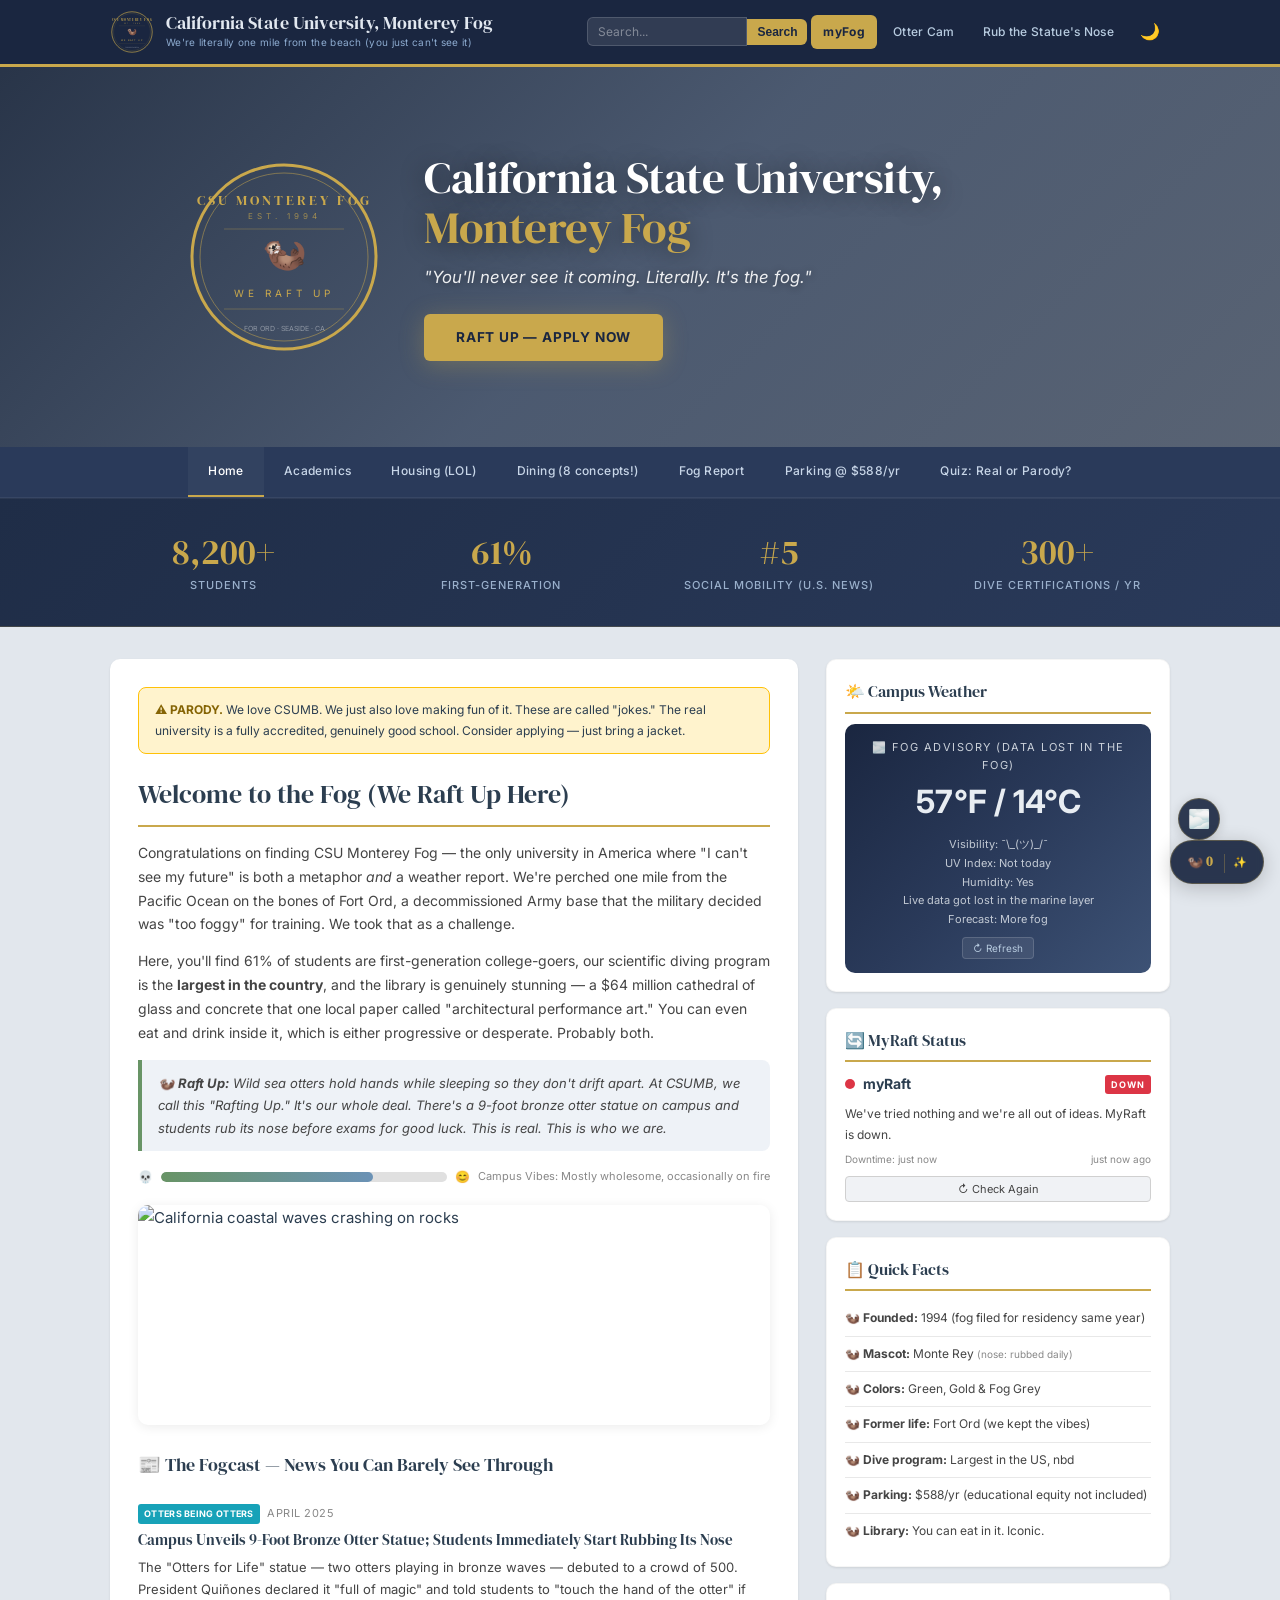
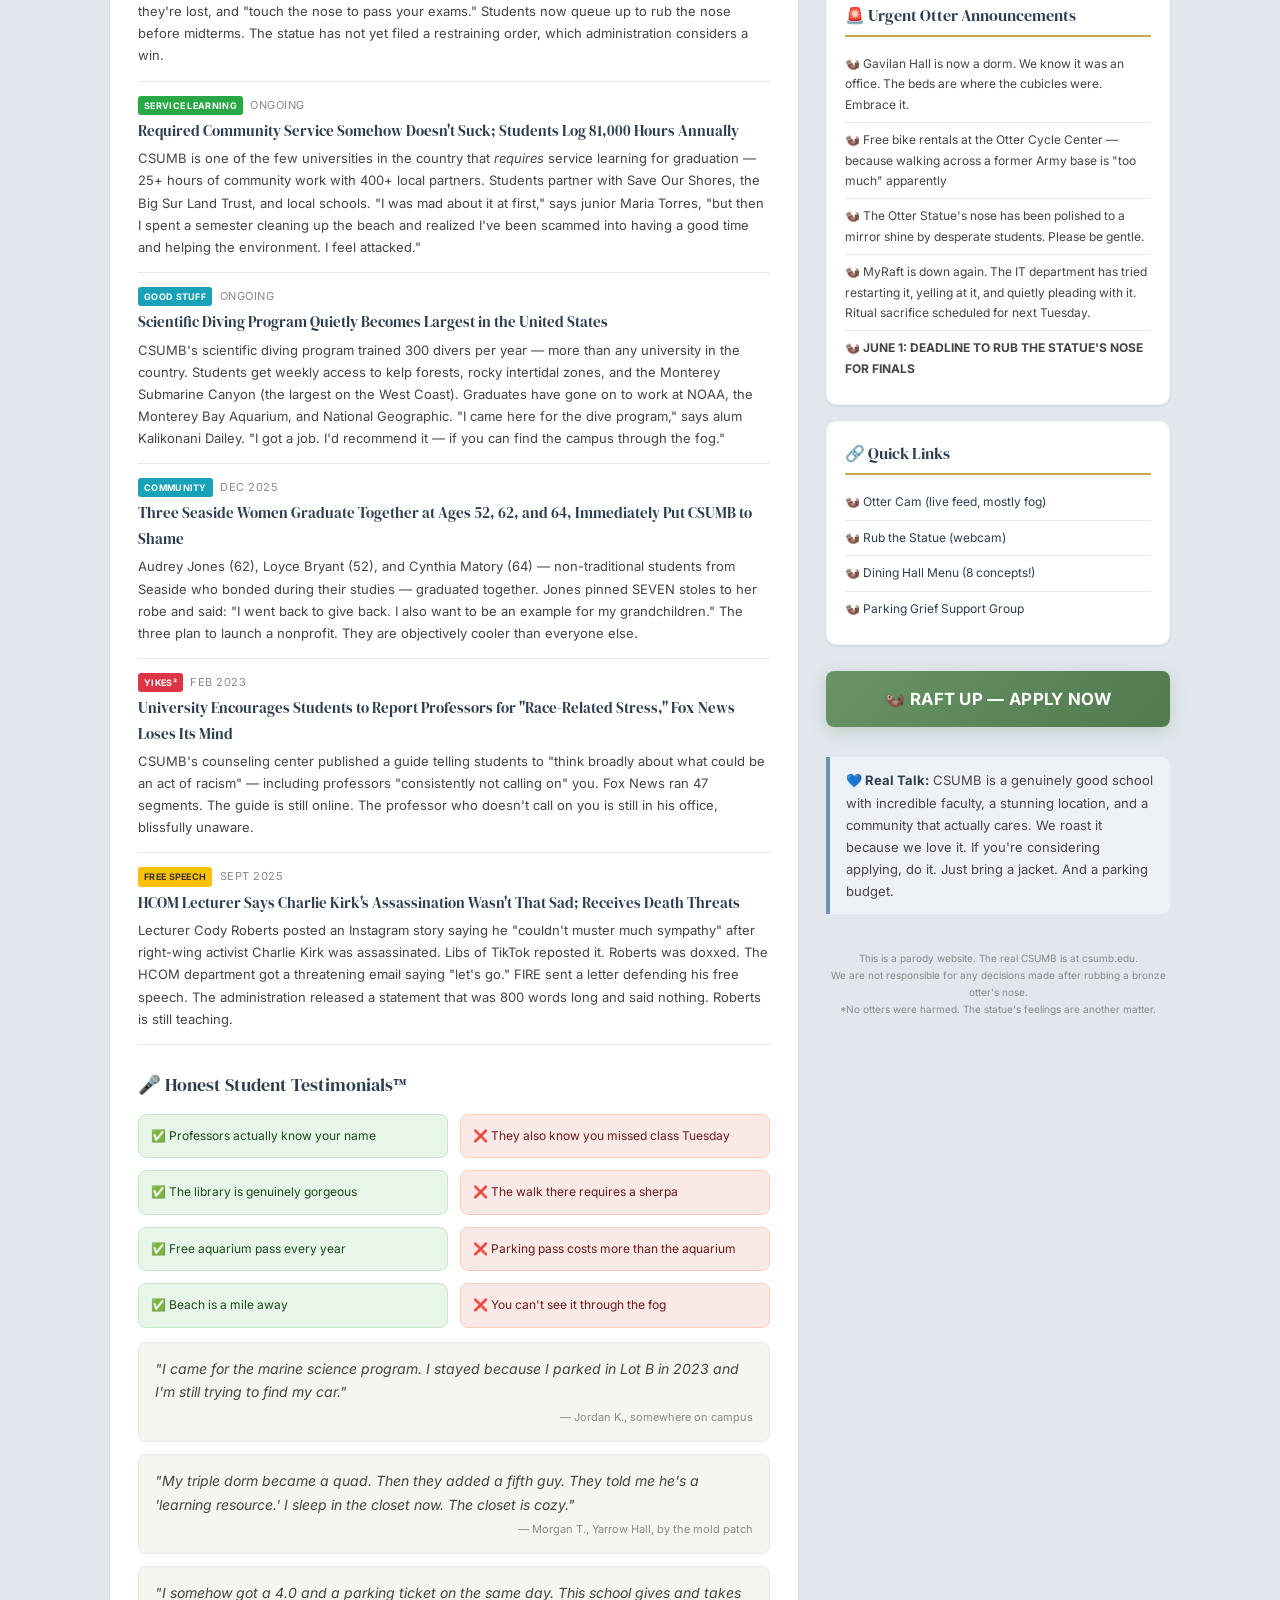
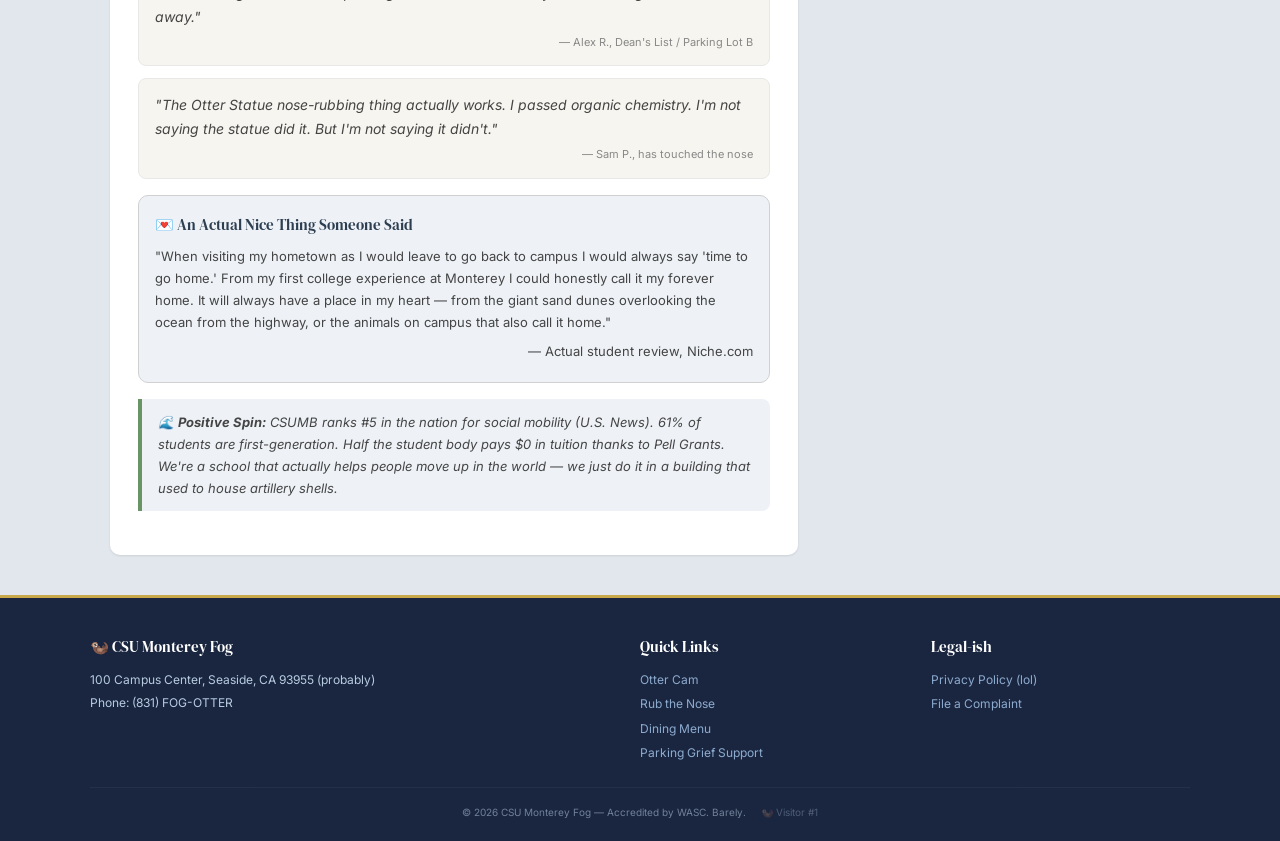
==== commit 1eba6418: "Add otter rub buff system and safe localStorage Introduces a persistent 'buff' system tied to the ot" ====
--- a/index.html
+++ b/index.html
@@ -294,6 +294,13 @@
         <p>The Eatery (formerly "Otter Dining Commons") now features Cucina (Italian), Flame (grilled), Chef's Innovation, Fresh52 (salad), G8 (allergen-free), Rooted (vegan), La Mesa (Mexican), and the Sweet Shoppe — plus a new Ramen Bar, Burger 831, ACE Sushi, and a rotating Ghost Kitchen. "The food is actually pretty good now," admits one student. "But I've already committed to the bit where I complain about it, so ethically I have to keep doing it."</p>
       </div>
 
+      <div class="news-item">
+        <div class="date"><span class="label label-red">CONTRACT</span> Perpetuity</div>
+        <h4>Food Vendor Has Right of First Refusal on All Food Entering Campus; Faculty Potlucks Require 3 Approvals</h4>
+        <p>Under every contractor since the school opened — first Sodexo (1997–2021), now Chartwells (operating as "Otter Kitchens") — CSUMB's food vendor has held exclusive catering rights across campus. Faculty who want to bring in outside food — including homemade cookies for a department meeting — must first <em>contact the vendor</em> and ask permission, then submit a Catering Exception Request at least 10 business days in advance (30 for events over 100 people). The form is reviewed by the vendor, then the Corporation, then Risk Management. Each can deny it. "I just wanted to bring a tray of cookies to my own office," said one professor who lived through both regimes. "First I had to ask Sodexo. Now I ask Chartwells. Same form. Same denial. The cookies are still in purgatory."</p>
+        <p>The policy predates the current vendor by decades. Sodexo ran the Dining Commons and Otter Express from 1997 until Chartwells took over in 2021, rebranding everything as "Otter Kitchens" and renaming the DC to "The Eatery." The right of first refusal clause survived the transition. Other schools have "potlucks." CSUMB has the <strong>Catering Exception Request Process</strong> — a multi-agency review board for a single casserole. Students have started calling it the "Doctrine of Perpetual Food Grief." One lecturer reportedly tried to bring in a birthday cake for a colleague and was told to "check with the vendor first." The cake remains hypothetical. It has been hypothetical since the Sodexo era.</p>
+      </div>
+
       <div class="shoutout">
         <strong>🍔 Actually Good Stuff:</strong> The dining hall serves sustainable seafood from the Monterey Bay Aquarium's partnership program. There's a farmers market on campus. The Library Cafe serves Verve Coffee (from Santa Cruz, actually good). You can buy a $5 compostable to-go container, fill it up, and walk out. They even did birria for orientation — which one student said "made me feel comfortable because that dish is popular in my culture."
       </div>
@@ -354,8 +361,38 @@
         <div class="author">&mdash; Casey M., Silver Otter meal plan holder</div>
       </div>
 
+      <div class="news-item">
+        <div class="date"><span class="label label-red">HONEST REVIEWS</span> Real quotes, lightly edited for spelling</div>
+        <h4>Real Things People Have Said About CSUMB Food</h4>
+        <p>"I have gotten food poisoning on four separate occasions from my campus's dining hall. I've been sick so much that I'd rather not get a meal plan and pay more for food than eat at that poison palace." <span style="font-size:11px;color:var(--text-muted);">&mdash; MapQuest review</span></p>
+        <p>"The food was so bad I'm rethinking my admission decision. I went to Otter Express with someone and got a quesadilla and tenders with fries." <span style="font-size:11px;color:var(--text-muted);">&mdash; MapQuest review, approximately 3 months ago</span></p>
+        <p>"Get the unlimited refills they said, it'll be worth it, they said. Forty-four dollars is not worth it for watery Diet Coke." <span style="font-size:11px;color:var(--text-muted);">&mdash; Aaron De Salvio, The Lutrinae</span></p>
+        <p>"I considered my meal inedible, going so far as to ask for a refund on my meal." <span style="font-size:11px;color:var(--text-muted);">&mdash; Wes Modes, CSUMB faculty (Medium, 2022)</span></p>
+        <p>"Why are they squeezing every penny out of the students?" <span style="font-size:11px;color:var(--text-muted);">&mdash; Matthew Lane, MyRaft comment</span></p>
+        <p>"Is this why the sodas are all watered down and the lemonade is non-existent?" <span style="font-size:11px;color:var(--text-muted);">&mdash; Anthony Cervantes, The Lutrinae</span></p>
+        <p>"We don't use 'fake' meats." <span style="font-size:11px;color:var(--text-muted);">&mdash; Executive Chef Mary Russo, explaining why the vegan options are somehow both limited AND ambitious</span></p>
+        <p style="margin-top:8px;font-size:12px;color:var(--text-muted);font-style:italic;">Note: The Eatery has improved under Chartwells. These reviews span multiple eras. But they're all real. We checked.</p>
+      </div>
+
+      <div class="pro-con">
+        <div class="pro">Chartwells exists</div>
+        <div class="con">Chartwells has right of first refusal</div>
+        <div class="pro">Catering Exception Request form exists</div>
+        <div class="con">It requires 3 approvals and your firstborn</div>
+        <div class="pro">Faculty can technically bring cookies</div>
+        <div class="con">If they file 10 business days in advance</div>
+        <div class="pro">The Eatery has 8 concepts</div>
+        <div class="con">The Ramen Bar closes during your lunch break</div>
+        <div class="pro">You can rub the otter statue's nose</div>
+        <div class="con">It won't get you a refund on that $14 turkey sandwich</div>
+      </div>
+
       <div class="fun-fact">
         🥡 <strong>To-Go Hack:</strong> The $5 compostable container at the Eatery is a one-time purchase. Students have discovered you can reuse it indefinitely. One student, Jordan P., has been using the same container since Fall 2023. It now has its own Instagram. The dining hall staff recognize it by name. They call it "Gregory." Jordan says Gregory has been through more than most freshmen.
+      </div>
+
+      <div class="fun-fact">
+        🦦 <strong>Vendor Roast Corner:</strong> What's the difference between a CSUMB faculty potluck and a mirage? One disappears when you get close; the other you need 10 business days' notice and a notarized exemption form to even <em>see</em>. The vendor doesn't just have right of first refusal — they have right of first, second, and "actually we'll just cater it ourselves" refusal. Under Sodexo it was the same deal; under Chartwells it's the same deal; the only thing that changed was the name on the form. The real Otter spirit: offering a colleague a homemade snack on campus is a bureaucratic felony with a paper trail that predates both contractors. CSUMB's dining motto: "Great food is part of the Otter experience... as long as it came from us."
       </div>
     </div>
 
@@ -783,7 +820,7 @@
     <span class="visitor-count" id="visitorCount"></span>
   </div>
 </div>
-<div class="otter-counter" id="otterCounter">🦦 Nose Rubs: <span id="rubCount">0</span></div>
+<div class="otter-counter" id="otterCounter">🦦 <span id="rubCount">0</span> <span class="buff-display" id="rubBuffsDisplay">✨</span></div>
 <div class="modal-overlay" id="modalOverlay">
   <div class="modal" id="modalContent">
     <div class="modal-header">
--- a/style.css
+++ b/style.css
@@ -819,6 +819,7 @@
   z-index: 99999;
   align-items: center;
   justify-content: center;
+  -webkit-backdrop-filter: blur(4px);
   backdrop-filter: blur(4px);
 }
 
@@ -982,11 +983,21 @@
   z-index: 99997;
   font-family: 'DM Serif Display', serif;
   box-shadow: 0 4px 20px rgba(0,0,0,0.2);
+  -webkit-backdrop-filter: blur(4px);
   backdrop-filter: blur(4px);
   border: 1px solid rgba(201,168,76,0.3);
   transition: transform 0.3s ease;
   cursor: default;
   user-select: none;
+}
+
+.otter-counter .buff-display {
+  display: inline-block;
+  margin-left: 8px;
+  padding-left: 8px;
+  border-left: 1px solid rgba(201,168,76,0.3);
+  font-size: 11px;
+  color: #dbbf5e;
 }
 
 .otter-counter.bump { animation: counterBump 0.3s ease; }
@@ -1030,6 +1041,7 @@
   max-width: 420px;
   box-shadow: 0 12px 48px rgba(0,0,0,0.4);
   border: 1px solid rgba(201,168,76,0.3);
+  -webkit-backdrop-filter: blur(8px);
   backdrop-filter: blur(8px);
   animation: toastIn 0.35s ease-out, toastOut 0.4s ease-in 2.6s forwards;
 }
@@ -1507,8 +1519,9 @@
 .fog-layer-1 {
   inset: -40px;
   border-radius: 50%;
-  background: radial-gradient(ellipse at 30% 60%, rgba(210,220,235,0.85) 0%, rgba(190,205,220,0.55) 35%, transparent 65%);
+  background: radial-gradient(ellipse at 30% 60%, rgba(255,255,255,1) 0%, rgba(255,255,255,0.85) 35%, transparent 65%);
   filter: blur(50px);
+  mix-blend-mode: screen;
   animation: fogSway 25s ease-in-out infinite alternate;
   will-change: transform;
 }
@@ -1519,25 +1532,38 @@
   100% { transform: translate(-15px, -5px) scale(0.98); }
 }
 
-/* ── Rolling cloud bank A (fast, narrow) ── */
+/* ── Rolling cloud bank A (fast, narrow bands) ── */
 
 .fog-layer-roll-a {
   inset: 0;
   border-radius: 0;
   background: repeating-linear-gradient(
     90deg,
-    rgba(215,225,240,0.5) 0px,
-    transparent 60px,
-    rgba(215,225,240,0.45) 120px,
-    transparent 180px,
-    rgba(215,225,240,0.55) 240px,
-    transparent 320px,
-    rgba(215,225,240,0.4) 380px,
-    transparent 460px
+    rgba(255,255,255,0.9) 0px,
+    rgba(255,255,255,0.18) 40px,
+    rgba(255,255,255,0.85) 60px,
+    rgba(255,255,255,0.18) 80px,
+    rgba(255,255,255,0.9) 100px,
+    rgba(255,255,255,0.18) 140px,
+    rgba(255,255,255,0.85) 160px,
+    rgba(255,255,255,0.18) 180px,
+    rgba(255,255,255,0.9) 200px,
+    rgba(255,255,255,0.18) 240px,
+    rgba(255,255,255,0.85) 260px,
+    rgba(255,255,255,0.18) 280px,
+    rgba(255,255,255,0.9) 320px,
+    rgba(255,255,255,0.18) 360px,
+    rgba(255,255,255,0.85) 380px,
+    rgba(255,255,255,0.18) 400px,
+    rgba(255,255,255,0.9) 440px,
+    rgba(255,255,255,0.18) 480px,
+    rgba(255,255,255,0.9) 520px
   );
   background-size: 520px 100%;
+  mix-blend-mode: screen;
   animation: rollA 12s linear infinite;
-  mask-image: linear-gradient(to bottom, transparent 0%, black 8%, black 92%, transparent 100%);
+  -webkit-mask-image: linear-gradient(to bottom, transparent 0%, black 4%, black 96%, transparent 100%);
+  mask-image: linear-gradient(to bottom, transparent 0%, black 4%, black 96%, transparent 100%);
   will-change: background-position;
 }
 
@@ -1546,25 +1572,42 @@
   100% { background-position: 520px 0; }
 }
 
-/* ── Rolling cloud bank B (medium, wider) ── */
+/* ── Rolling cloud bank B (medium, wider bands) ── */
 
 .fog-layer-roll-b {
   inset: 0;
   border-radius: 0;
   background: repeating-linear-gradient(
     105deg,
-    rgba(210,225,240,0.42) 0px,
-    transparent 90px,
-    rgba(210,225,240,0.35) 180px,
-    transparent 280px,
-    rgba(210,225,240,0.5) 360px,
-    transparent 500px,
-    rgba(210,225,240,0.35) 560px,
-    transparent 680px
+    rgba(255,255,255,0.85) 0px,
+    rgba(255,255,255,0.15) 45px,
+    rgba(255,255,255,0.85) 70px,
+    rgba(255,255,255,0.15) 110px,
+    rgba(255,255,255,0.8) 135px,
+    rgba(255,255,255,0.15) 180px,
+    rgba(255,255,255,0.85) 205px,
+    rgba(255,255,255,0.15) 250px,
+    rgba(255,255,255,0.85) 275px,
+    rgba(255,255,255,0.15) 320px,
+    rgba(255,255,255,0.8) 345px,
+    rgba(255,255,255,0.15) 390px,
+    rgba(255,255,255,0.85) 415px,
+    rgba(255,255,255,0.15) 460px,
+    rgba(255,255,255,0.85) 485px,
+    rgba(255,255,255,0.15) 530px,
+    rgba(255,255,255,0.8) 555px,
+    rgba(255,255,255,0.15) 600px,
+    rgba(255,255,255,0.85) 625px,
+    rgba(255,255,255,0.15) 670px,
+    rgba(255,255,255,0.85) 695px,
+    rgba(255,255,255,0.15) 740px,
+    rgba(255,255,255,0.85) 780px
   );
   background-size: 780px 100%;
+  mix-blend-mode: screen;
   animation: rollB 20s linear infinite;
-  mask-image: linear-gradient(to bottom, transparent 3%, black 12%, black 88%, transparent 97%);
+  -webkit-mask-image: linear-gradient(to bottom, transparent 0%, black 4%, black 96%, transparent 100%);
+  mask-image: linear-gradient(to bottom, transparent 0%, black 4%, black 96%, transparent 100%);
   will-change: background-position;
 }
 
@@ -1573,25 +1616,42 @@
   100% { background-position: 780px 0; }
 }
 
-/* ── Rolling cloud bank C (slow, very wide, higher opacity) ── */
+/* ── Rolling cloud bank C (slow, wide, highest opacity) ── */
 
 .fog-layer-roll-c {
   inset: 0;
   border-radius: 0;
   background: repeating-linear-gradient(
     75deg,
-    rgba(220,230,245,0.6) 0px,
-    transparent 120px,
-    rgba(220,230,245,0.48) 250px,
-    transparent 380px,
-    rgba(220,230,245,0.65) 450px,
-    transparent 600px,
-    rgba(220,230,245,0.42) 700px,
-    transparent 850px
+    rgba(255,255,255,1) 0px,
+    rgba(255,255,255,0.22) 50px,
+    rgba(255,255,255,0.9) 80px,
+    rgba(255,255,255,0.22) 140px,
+    rgba(255,255,255,1) 170px,
+    rgba(255,255,255,0.22) 230px,
+    rgba(255,255,255,0.9) 260px,
+    rgba(255,255,255,0.22) 320px,
+    rgba(255,255,255,1) 350px,
+    rgba(255,255,255,0.22) 410px,
+    rgba(255,255,255,0.9) 440px,
+    rgba(255,255,255,0.22) 500px,
+    rgba(255,255,255,1) 530px,
+    rgba(255,255,255,0.22) 590px,
+    rgba(255,255,255,0.9) 620px,
+    rgba(255,255,255,0.22) 680px,
+    rgba(255,255,255,1) 710px,
+    rgba(255,255,255,0.22) 770px,
+    rgba(255,255,255,0.9) 800px,
+    rgba(255,255,255,0.22) 860px,
+    rgba(255,255,255,1) 890px,
+    rgba(255,255,255,0.22) 950px,
+    rgba(255,255,255,1) 1000px
   );
   background-size: 1000px 100%;
+  mix-blend-mode: screen;
   animation: rollC 32s linear infinite;
-  mask-image: linear-gradient(to bottom, transparent 5%, black 15%, black 85%, transparent 95%);
+  -webkit-mask-image: linear-gradient(to bottom, transparent 0%, black 4%, black 96%, transparent 100%);
+  mask-image: linear-gradient(to bottom, transparent 0%, black 4%, black 96%, transparent 100%);
   will-change: background-position;
 }
 
@@ -1605,60 +1665,101 @@
 .fog-layer-noise {
   inset: 0;
   border-radius: 0;
-  background-image: url("data:image/svg+xml,%3Csvg viewBox='0 0 400 400' xmlns='http://www.w3.org/2000/svg'%3E%3Cfilter id='noise'%3E%3CfeTurbulence type='fractalNoise' baseFrequency='0.5' numOctaves='3' stitchTiles='stitch'/%3E%3C/filter%3E%3Crect width='100%25' height='100%25' filter='url(%23noise)' opacity='0.4'/%3E%3C/svg%3E");
+  background-image: url("data:image/svg+xml,%3Csvg viewBox='0 0 400 400' xmlns='http://www.w3.org/2000/svg'%3E%3Cfilter id='noise'%3E%3CfeTurbulence type='fractalNoise' baseFrequency='0.5' numOctaves='4' stitchTiles='stitch'/%3E%3C/filter%3E%3Crect width='100%25' height='100%25' filter='url(%23noise)' opacity='0.5'/%3E%3C/svg%3E");
   background-repeat: repeat;
   background-size: 350px 350px;
   filter: none;
   opacity: 0;
   transition: opacity 1s ease;
-  mix-blend-mode: soft-light;
+  mix-blend-mode: overlay;
 }
 
 /* ─── Dark mode ── */
 
 .dark-mode .fog-layer-1 {
-  background: radial-gradient(ellipse at 30% 60%, rgba(140,160,190,0.65) 0%, rgba(120,140,165,0.4) 35%, transparent 65%);
+  background: radial-gradient(ellipse at 30% 60%, rgba(160,175,200,0.85) 0%,     rgba(140,155,180,0.65) 35%, transparent 65%);
 }
 
 .dark-mode .fog-layer-roll-a {
   background: repeating-linear-gradient(
     90deg,
-    rgba(140,160,190,0.32) 0px,
-    transparent 60px,
-    rgba(140,160,190,0.28) 120px,
-    transparent 180px,
-    rgba(140,160,190,0.36) 240px,
-    transparent 320px,
-    rgba(140,160,190,0.24) 380px,
-    transparent 460px
+    rgba(160,175,200,0.65) 0px,
+    rgba(160,175,200,0.14) 40px,
+    rgba(160,175,200,0.6) 60px,
+    rgba(160,175,200,0.14) 80px,
+    rgba(160,175,200,0.65) 100px,
+    rgba(160,175,200,0.14) 140px,
+    rgba(160,175,200,0.6) 160px,
+    rgba(160,175,200,0.14) 180px,
+    rgba(160,175,200,0.65) 200px,
+    rgba(160,175,200,0.14) 240px,
+    rgba(160,175,200,0.6) 260px,
+    rgba(160,175,200,0.14) 280px,
+    rgba(160,175,200,0.65) 320px,
+    rgba(160,175,200,0.14) 360px,
+    rgba(160,175,200,0.6) 380px,
+    rgba(160,175,200,0.14) 400px,
+    rgba(160,175,200,0.65) 440px,
+    rgba(160,175,200,0.14) 480px,
+    rgba(160,175,200,0.65) 520px
   );
 }
 
 .dark-mode .fog-layer-roll-b {
   background: repeating-linear-gradient(
     105deg,
-    rgba(135,155,185,0.28) 0px,
-    transparent 90px,
-    rgba(135,155,185,0.22) 180px,
-    transparent 280px,
-    rgba(135,155,185,0.34) 360px,
-    transparent 500px,
-    rgba(135,155,185,0.22) 560px,
-    transparent 680px
+    rgba(150,170,195,0.6) 0px,
+    rgba(150,170,195,0.12) 45px,
+    rgba(150,170,195,0.6) 70px,
+    rgba(150,170,195,0.12) 110px,
+    rgba(150,170,195,0.55) 135px,
+    rgba(150,170,195,0.12) 180px,
+    rgba(150,170,195,0.6) 205px,
+    rgba(150,170,195,0.12) 250px,
+    rgba(150,170,195,0.6) 275px,
+    rgba(150,170,195,0.12) 320px,
+    rgba(150,170,195,0.55) 345px,
+    rgba(150,170,195,0.12) 390px,
+    rgba(150,170,195,0.6) 415px,
+    rgba(150,170,195,0.12) 460px,
+    rgba(150,170,195,0.6) 485px,
+    rgba(150,170,195,0.12) 530px,
+    rgba(150,170,195,0.55) 555px,
+    rgba(150,170,195,0.12) 600px,
+    rgba(150,170,195,0.6) 625px,
+    rgba(150,170,195,0.12) 670px,
+    rgba(150,170,195,0.6) 695px,
+    rgba(150,170,195,0.12) 740px,
+    rgba(150,170,195,0.6) 780px
   );
 }
 
 .dark-mode .fog-layer-roll-c {
   background: repeating-linear-gradient(
     75deg,
-    rgba(145,165,195,0.38) 0px,
-    transparent 120px,
-    rgba(145,165,195,0.3) 250px,
-    transparent 380px,
-    rgba(145,165,195,0.44) 450px,
-    transparent 600px,
-    rgba(145,165,195,0.26) 700px,
-    transparent 850px
+    rgba(165,180,205,0.75) 0px,
+    rgba(165,180,205,0.18) 50px,
+    rgba(165,180,205,0.65) 80px,
+    rgba(165,180,205,0.18) 140px,
+    rgba(165,180,205,0.75) 170px,
+    rgba(165,180,205,0.18) 230px,
+    rgba(165,180,205,0.65) 260px,
+    rgba(165,180,205,0.18) 320px,
+    rgba(165,180,205,0.75) 350px,
+    rgba(165,180,205,0.18) 410px,
+    rgba(165,180,205,0.65) 440px,
+    rgba(165,180,205,0.18) 500px,
+    rgba(165,180,205,0.75) 530px,
+    rgba(165,180,205,0.18) 590px,
+    rgba(165,180,205,0.65) 620px,
+    rgba(165,180,205,0.18) 680px,
+    rgba(165,180,205,0.75) 710px,
+    rgba(165,180,205,0.18) 770px,
+    rgba(165,180,205,0.65) 800px,
+    rgba(165,180,205,0.18) 860px,
+    rgba(165,180,205,0.75) 890px,
+    rgba(165,180,205,0.18) 950px,
+    rgba(165,180,205,0.75) 1000px
   );
 }
 
@@ -1727,6 +1828,7 @@
   justify-content: center;
   transition: all 0.25s ease;
   box-shadow: 0 2px 12px rgba(0,0,0,0.15);
+  -webkit-backdrop-filter: blur(4px);
   backdrop-filter: blur(4px);
 }
 
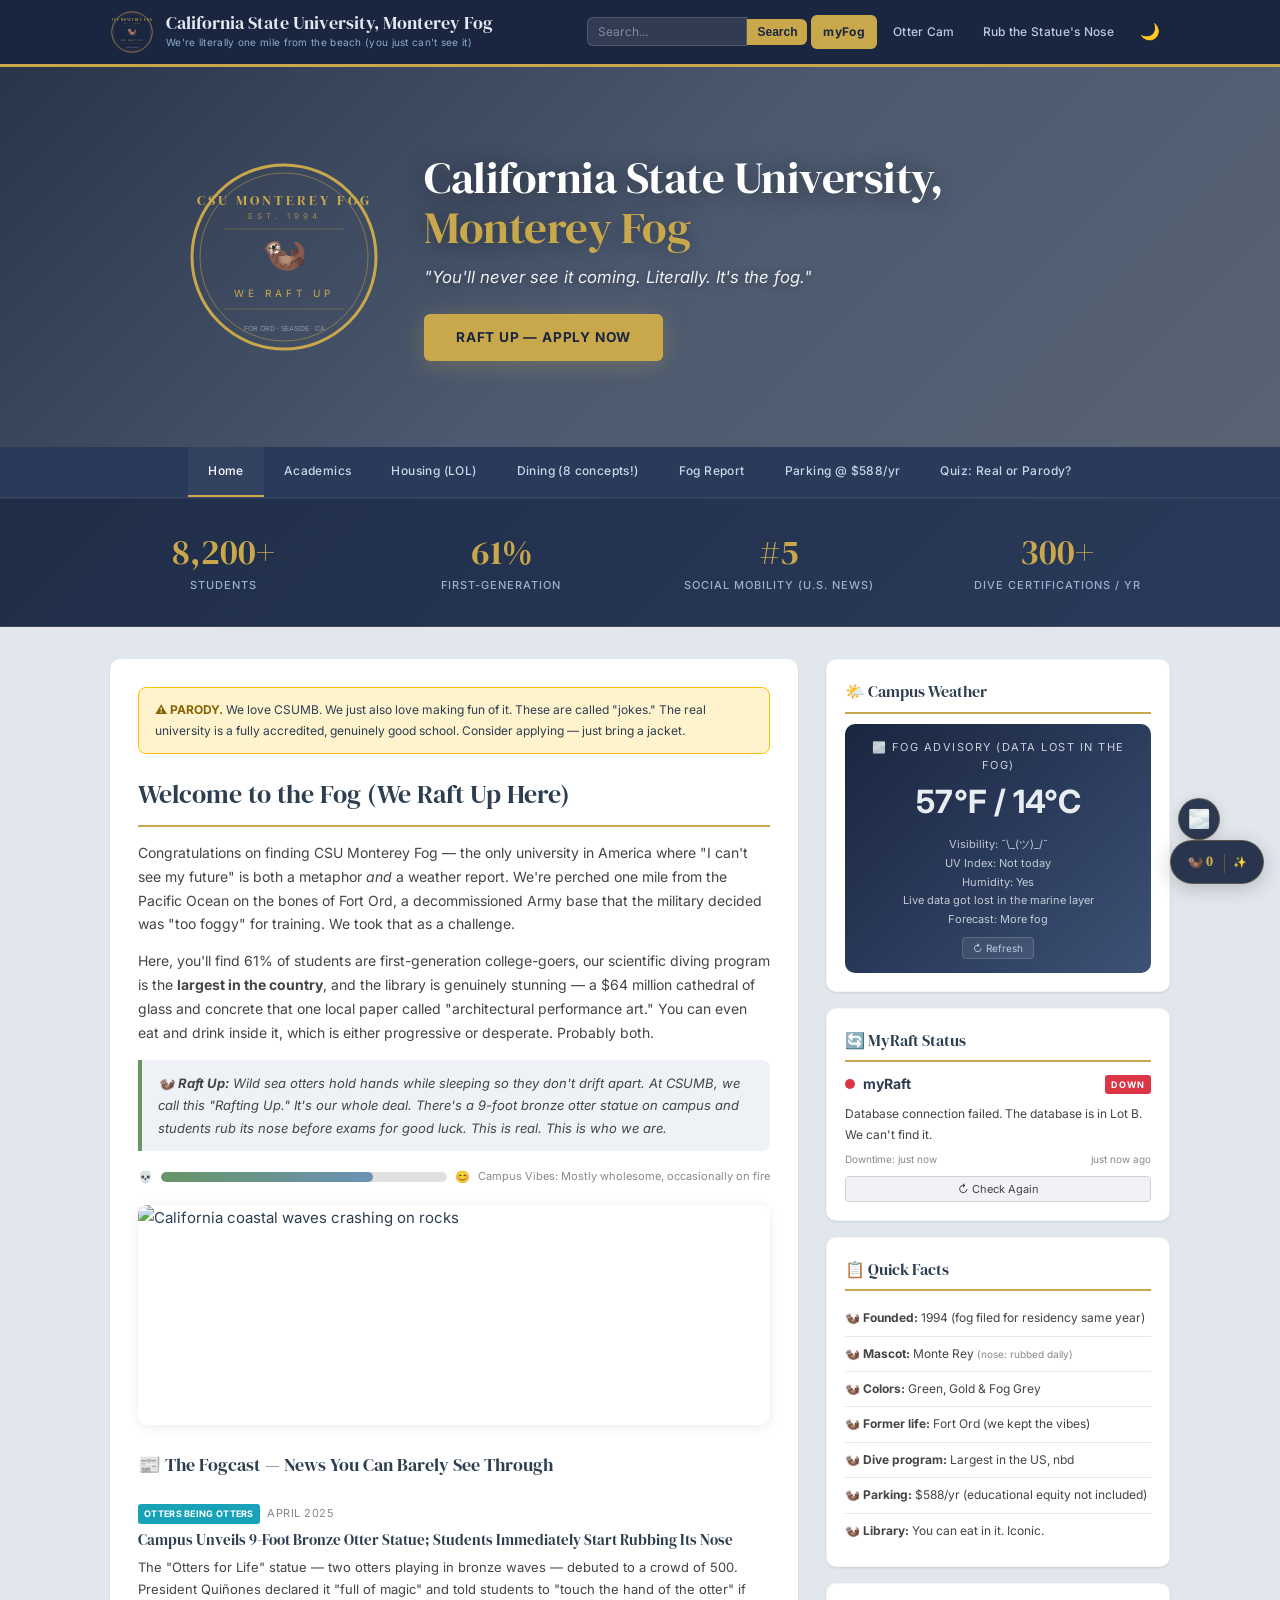
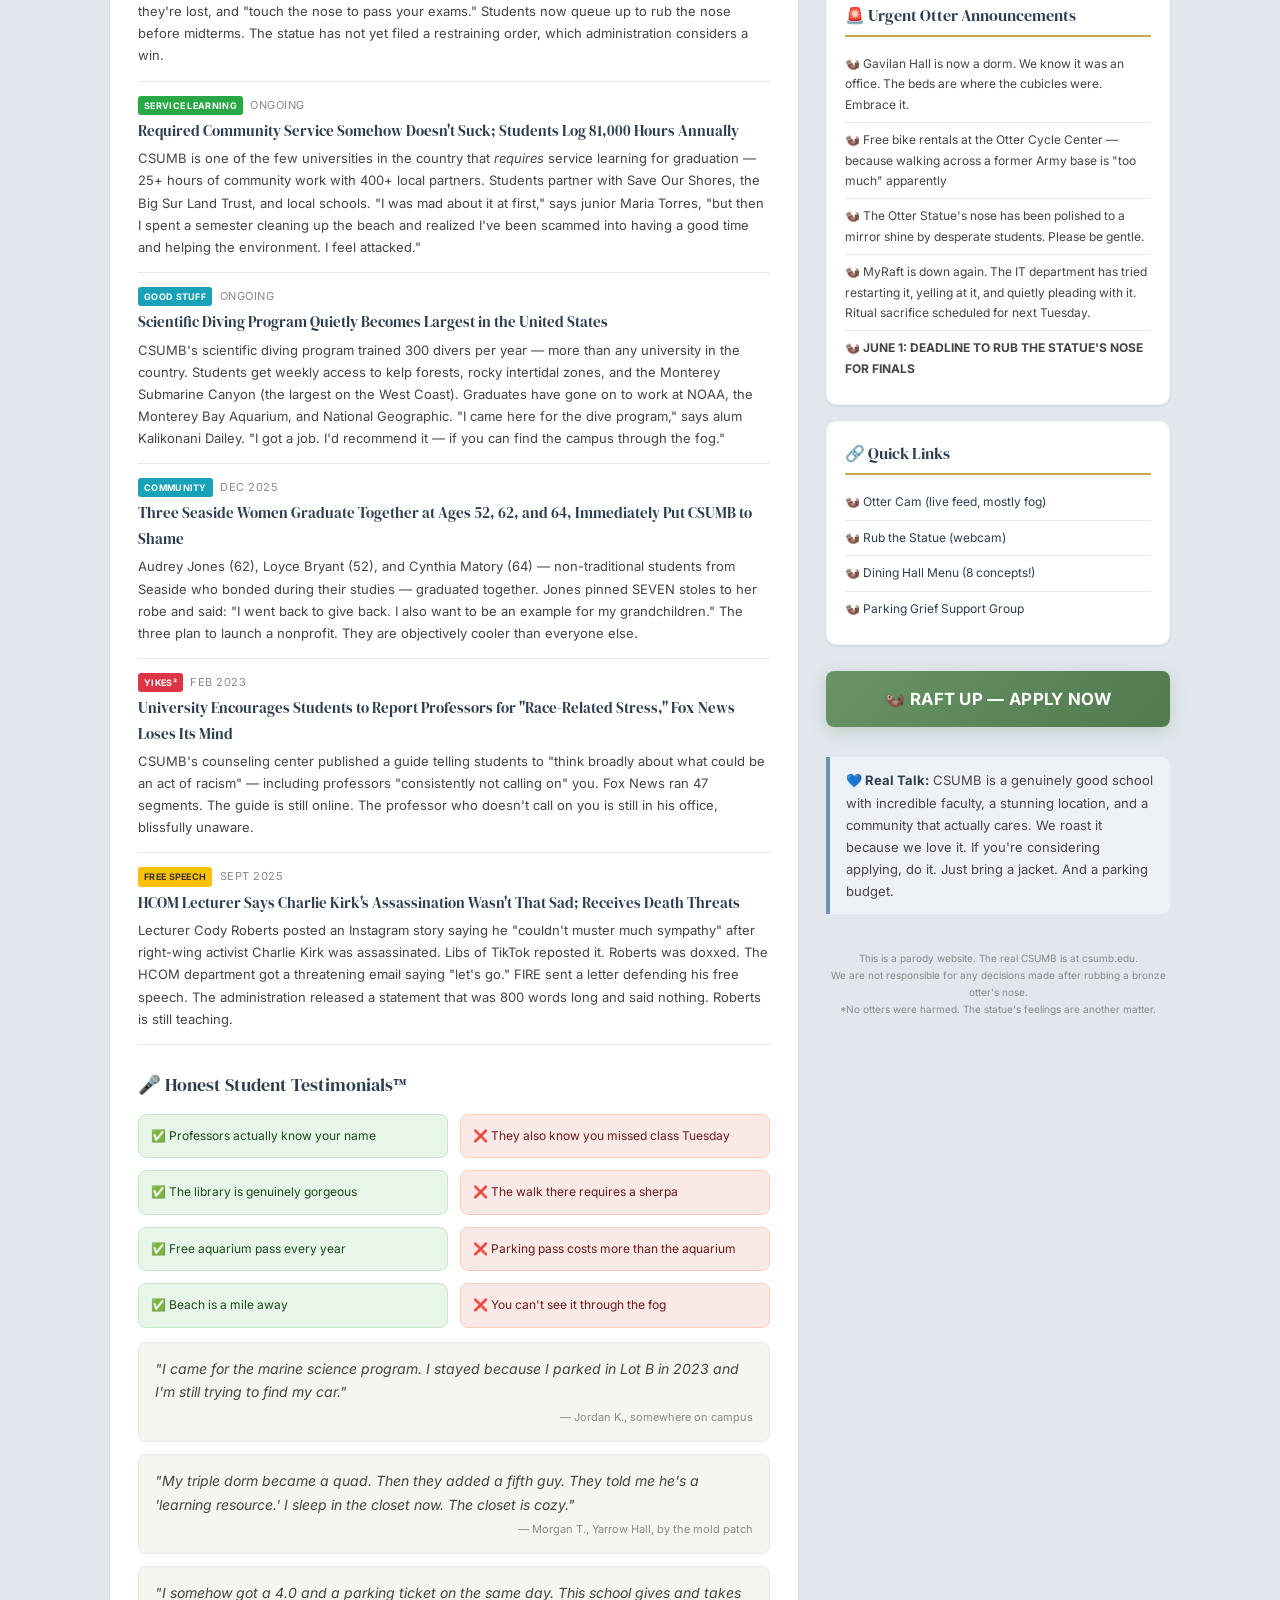
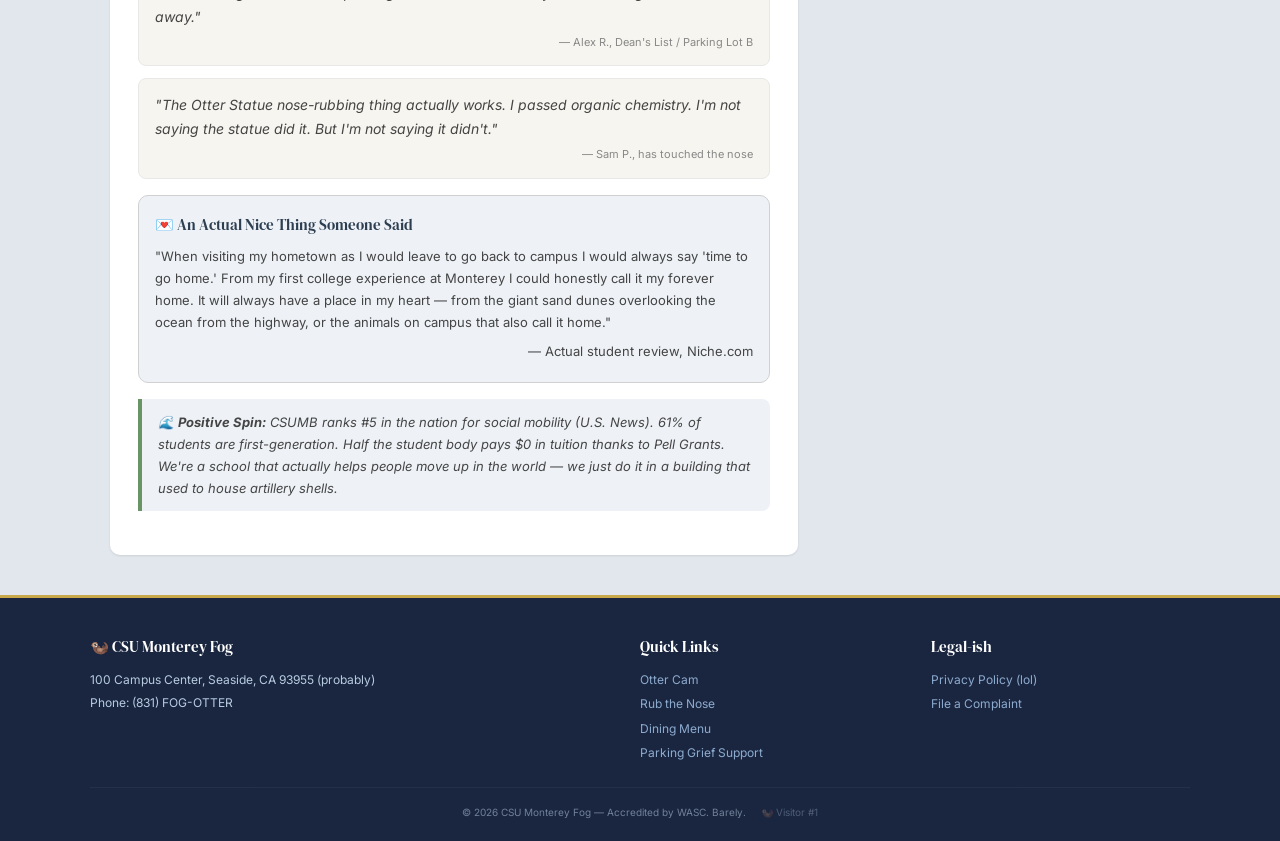
==== commit 6d82997c: "Add Google Analytics gtag to pages Insert the Google tag (gtag.js) snippet with ID G-L7WR83WQC2 into" ====
--- a/index.html
+++ b/index.html
@@ -21,6 +21,14 @@
   <link rel="dns-prefetch" href="https://api.open-meteo.com">
   <link href="https://fonts.googleapis.com/css2?family=DM+Serif+Display:ital@0;1&family=Inter:wght@400;500;600;700;800&display=swap" rel="stylesheet">
   <link rel="stylesheet" href="style.css">
+  <!-- Google tag (gtag.js) -->
+  <script async src="https://www.googletagmanager.com/gtag/js?id=G-L7WR83WQC2"></script>
+  <script>
+    window.dataLayer = window.dataLayer || [];
+    function gtag(){dataLayer.push(arguments);}
+    gtag('js', new Date());
+    gtag('config', 'G-L7WR83WQC2');
+  </script>
 </head>
 <body>
 
--- a/style.css
+++ b/style.css
@@ -1,4 +1,6 @@
 * { margin: 0; padding: 0; box-sizing: border-box; }
+
+html { overflow-x: hidden; }
 
 :root {
   --bg: #e2e7ed;
@@ -59,6 +61,12 @@
   line-height: 1.7;
   font-size: 15px;
   transition: background 0.3s ease, color 0.3s ease;
+  overflow-x: hidden;
+}
+
+img {
+  max-width: 100%;
+  height: auto;
 }
 
 h1, h2, h3, h4 {
@@ -1184,9 +1192,11 @@
   .hero-seal { width: 120px; height: 120px; }
   .hero-right h1 { font-size: 1.6rem; }
   .hero-right .subtitle { font-size: 0.85rem; }
-  .header-inner { flex-wrap: wrap; gap: 8px; }
+  .header-inner { flex-wrap: wrap; gap: 4px; }
+  .header-logo { flex-shrink: 1; min-width: 0; }
   .header-seal { width: 36px; height: 36px; }
   .header-name { font-size: 0.95rem; }
+  .header-title { min-width: 0; }
   .header-tagline { display: none; }
   .header-search { order: 10; width: 100%; }
   .header-search input { width: 100%; }
@@ -1848,11 +1858,45 @@
   background: rgba(219,191,94,0.95);
 }
 
+/* ── Mobile fog ── */
+/* iOS Safari chokes on mix-blend-mode + position:fixed + filter:blur().
+   Simplify: normal compositing, fewer layers, smaller blur, no will-change/particles/noise. */
+
 @media (max-width: 768px) {
+  .fog-layer-1 {
+    filter: blur(15px);
+    will-change: auto;
+    mix-blend-mode: normal;
+  }
+  .fog-layer-roll-a,
+  .fog-layer-roll-b,
+  .fog-layer-noise {
+    display: none;
+  }
+  .fog-layer-roll-c {
+    mix-blend-mode: normal;
+    will-change: auto;
+    background: repeating-linear-gradient(
+      75deg,
+      rgba(255,255,255,0.6) 0px,
+      rgba(255,255,255,0.15) 80px,
+      rgba(255,255,255,0.5) 160px,
+      rgba(255,255,255,0.15) 280px,
+      rgba(255,255,255,0.6) 400px,
+      rgba(255,255,255,0.15) 520px,
+      rgba(255,255,255,0.6) 600px
+    );
+    background-size: 600px 100%;
+    mask-image: linear-gradient(to bottom, transparent 0%, black 4%, black 96%, transparent 100%);
+  }
+  .fog-particle { display: none; }
   .fog-toggle { bottom: 60px; right: 16px; width: 36px; height: 36px; font-size: 15px; }
 }
 
 @media (max-width: 480px) {
+  .fog-layer-1 {
+    filter: blur(10px);
+  }
   .fog-toggle { bottom: 50px; right: 12px; width: 32px; height: 32px; font-size: 13px; }
 }
 
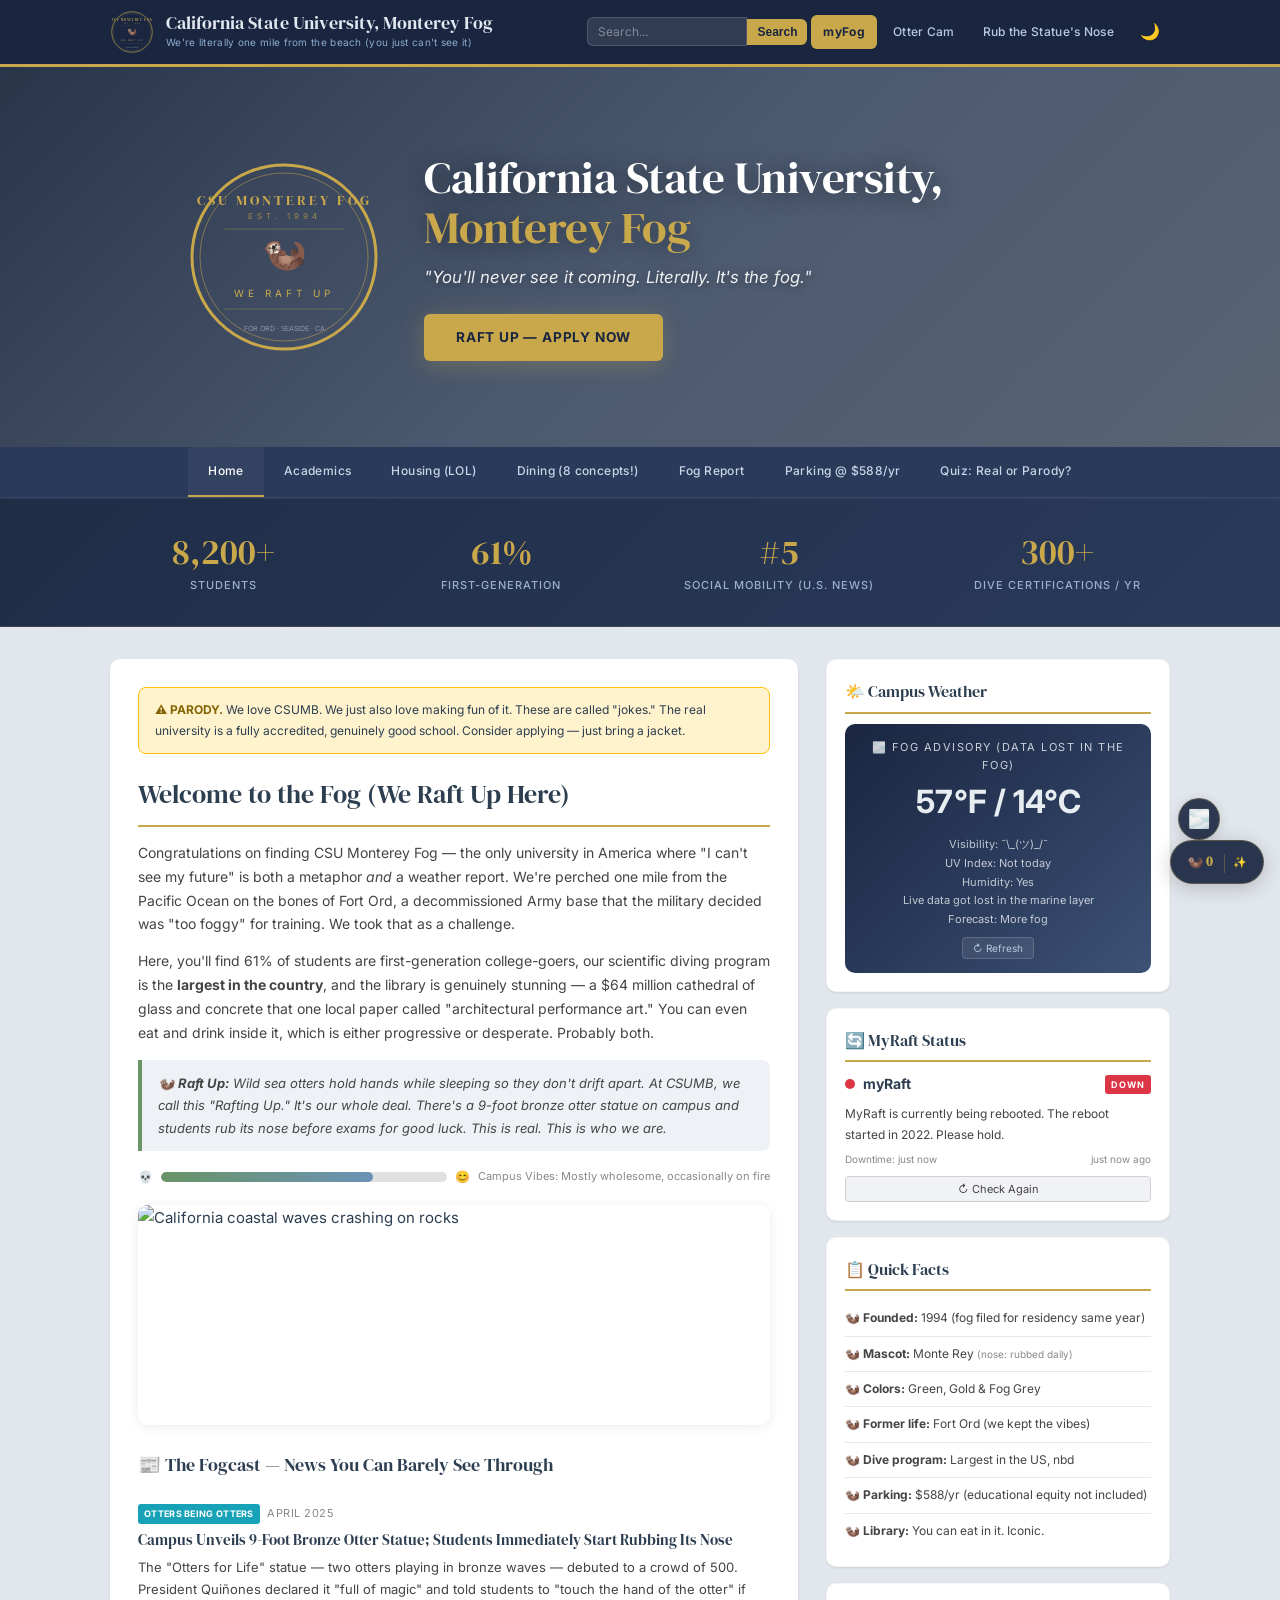
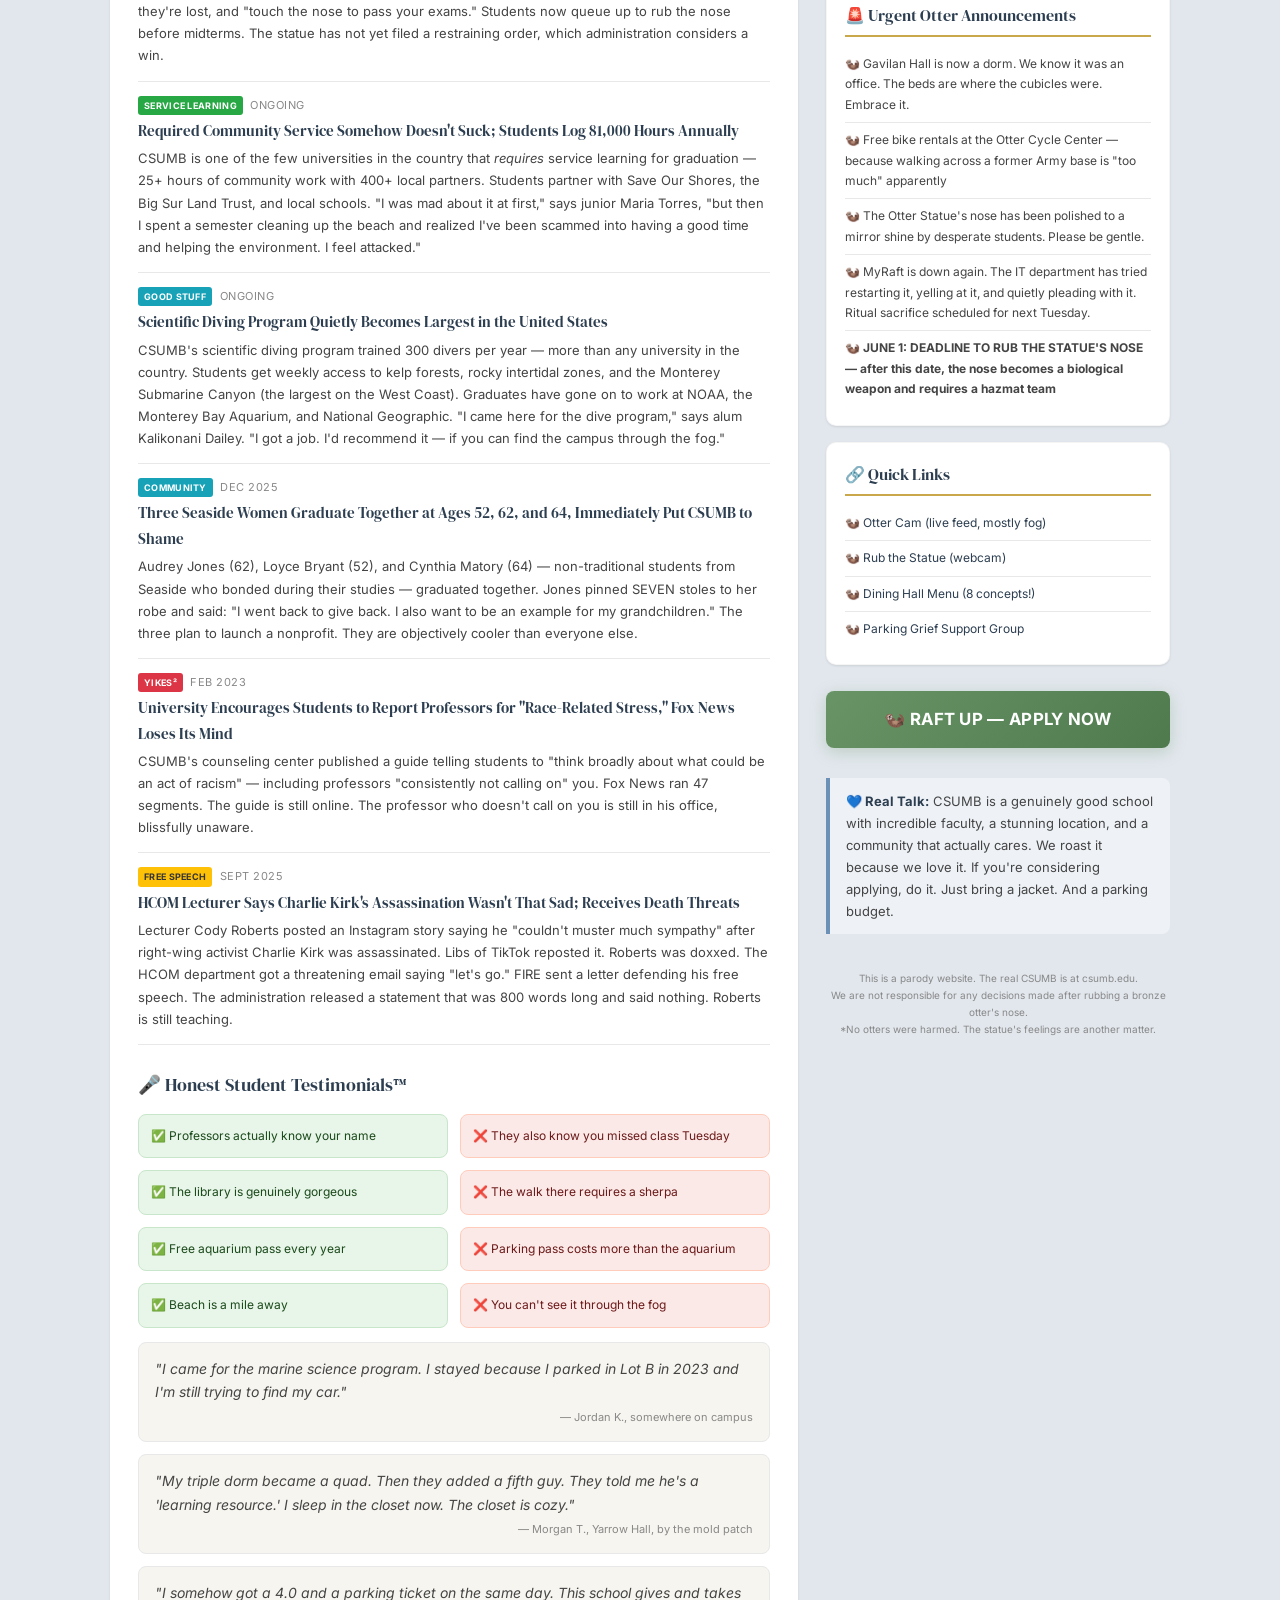
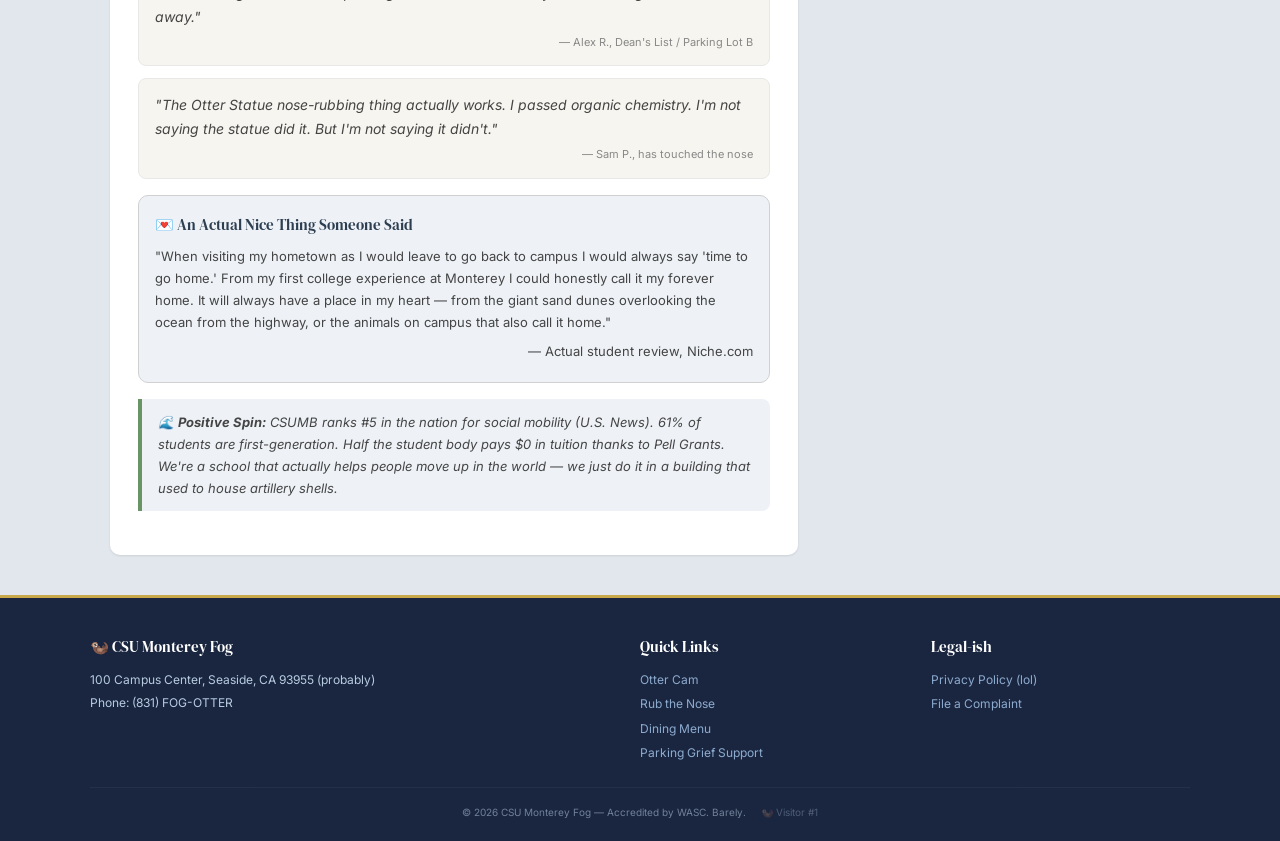
==== commit 10a78565: "Revamp README, tweak copy, add robots.txt Fully rewrite README.md into a polished project README (ne" ====
--- a/index.html
+++ b/index.html
@@ -538,7 +538,7 @@
           <li>Free bike rentals at the Otter Cycle Center — because walking across a former Army base is "too much" apparently</li>
           <li>The Otter Statue's nose has been polished to a mirror shine by desperate students. Please be gentle.</li>
           <li>MyRaft is down again. The IT department has tried restarting it, yelling at it, and quietly pleading with it. Ritual sacrifice scheduled for next Tuesday.</li>
-          <li class="blink">JUNE 1: DEADLINE TO RUB THE STATUE'S NOSE FOR FINALS</li>
+          <li class="blink">JUNE 1: DEADLINE TO RUB THE STATUE'S NOSE — after this date, the nose becomes a biological weapon and requires a hazmat team</li>
         </ul>
       </div>
 
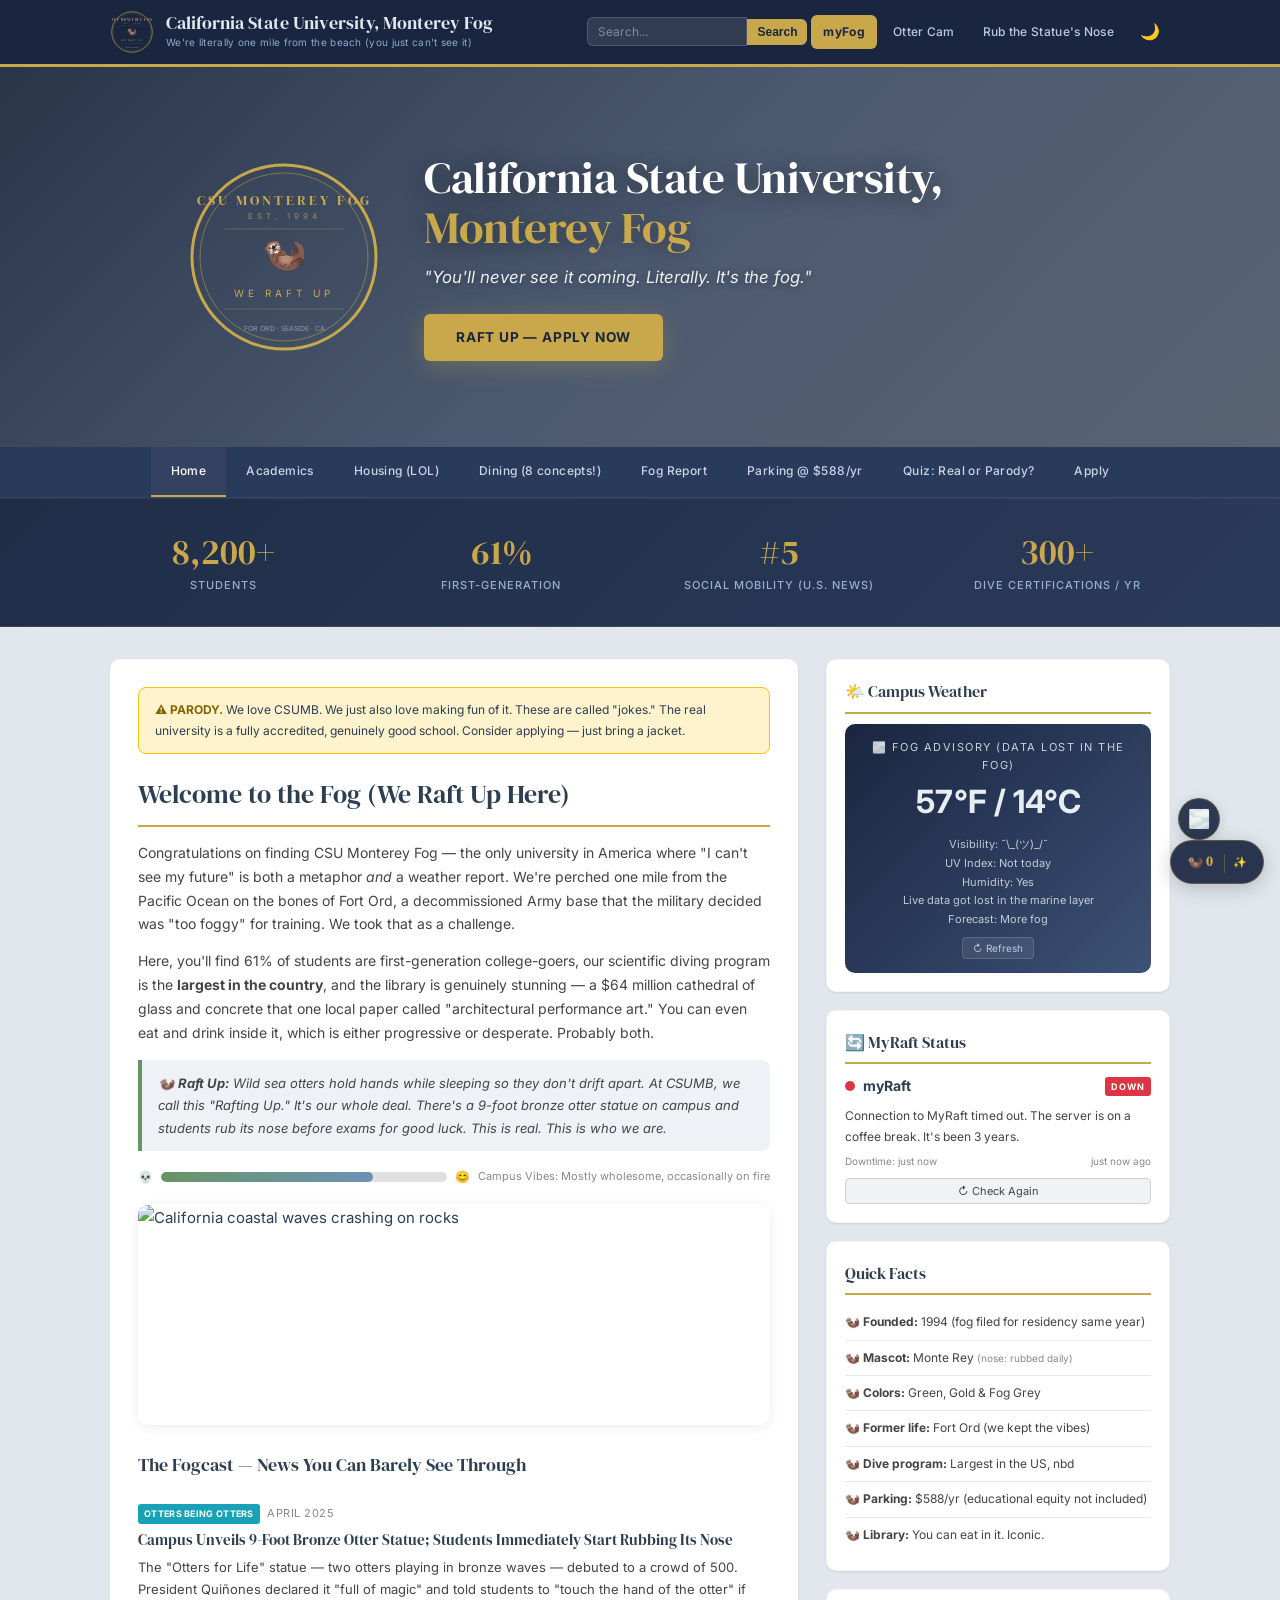
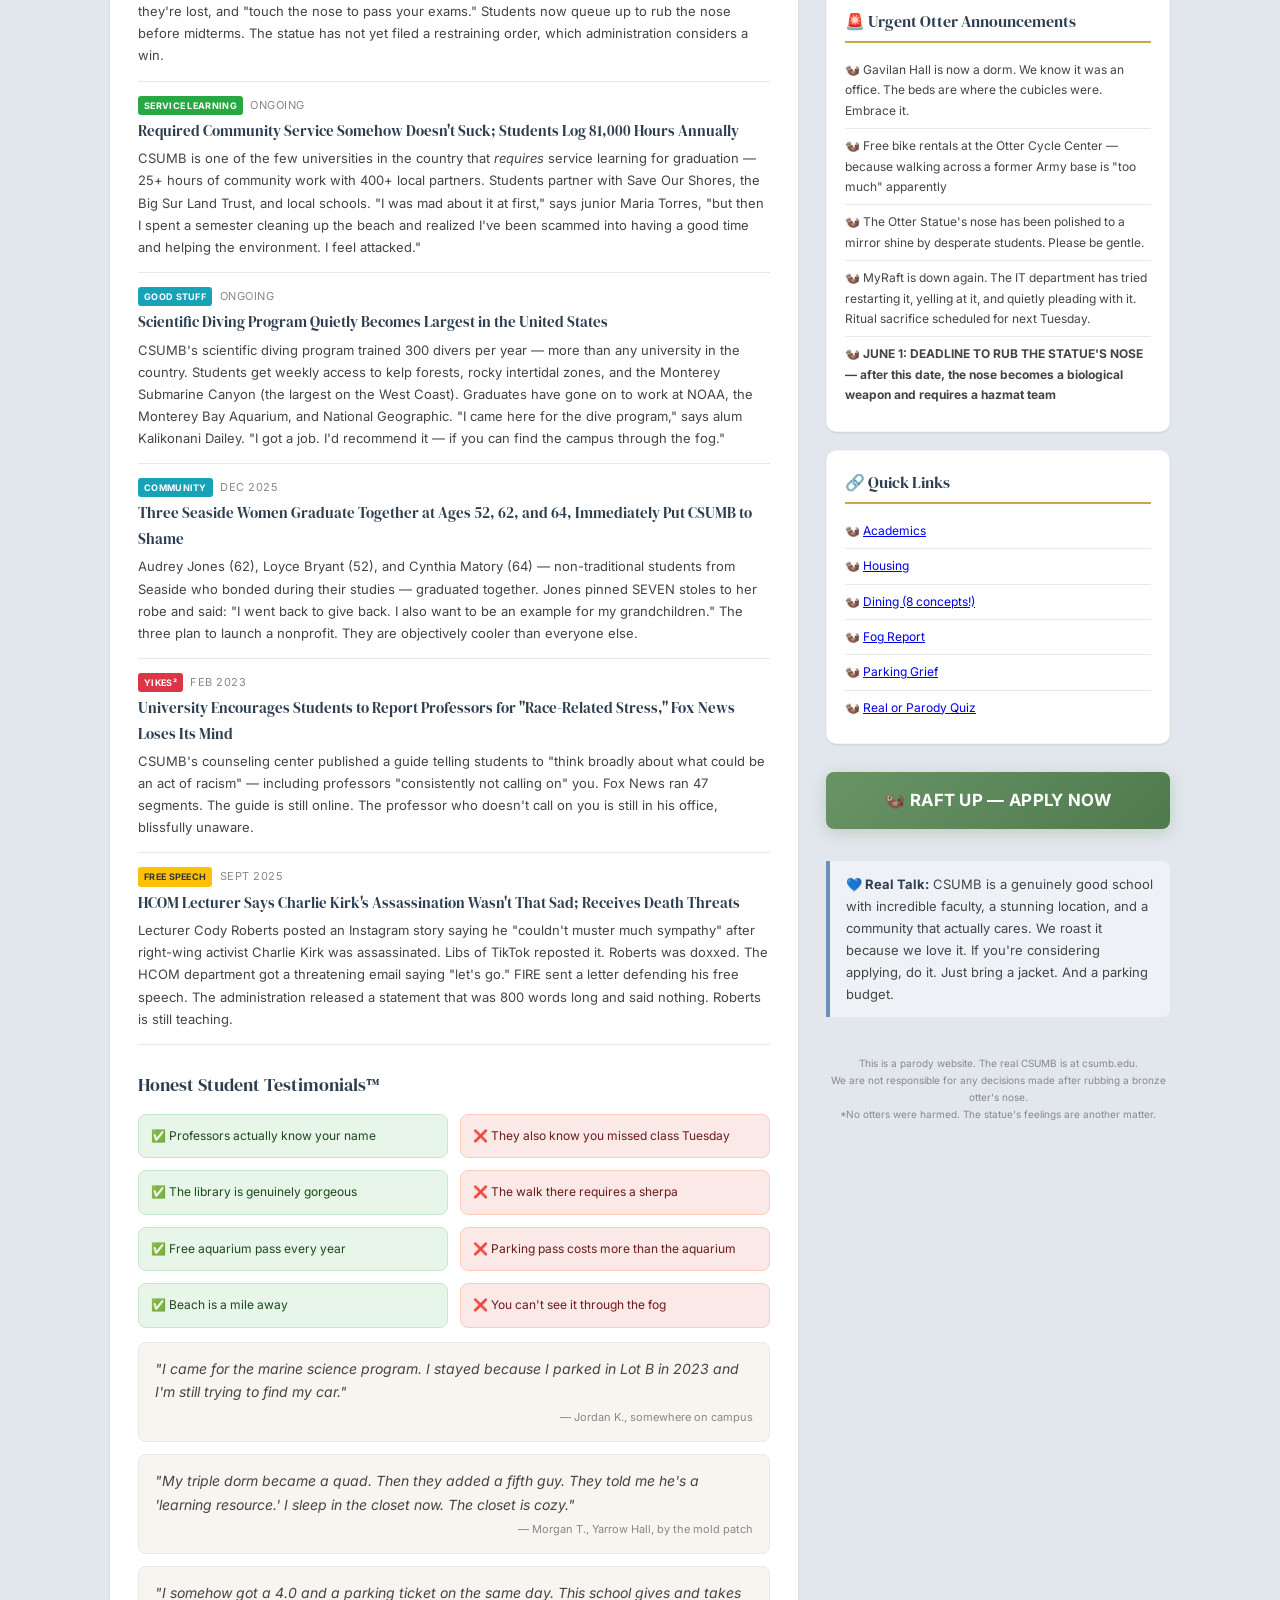
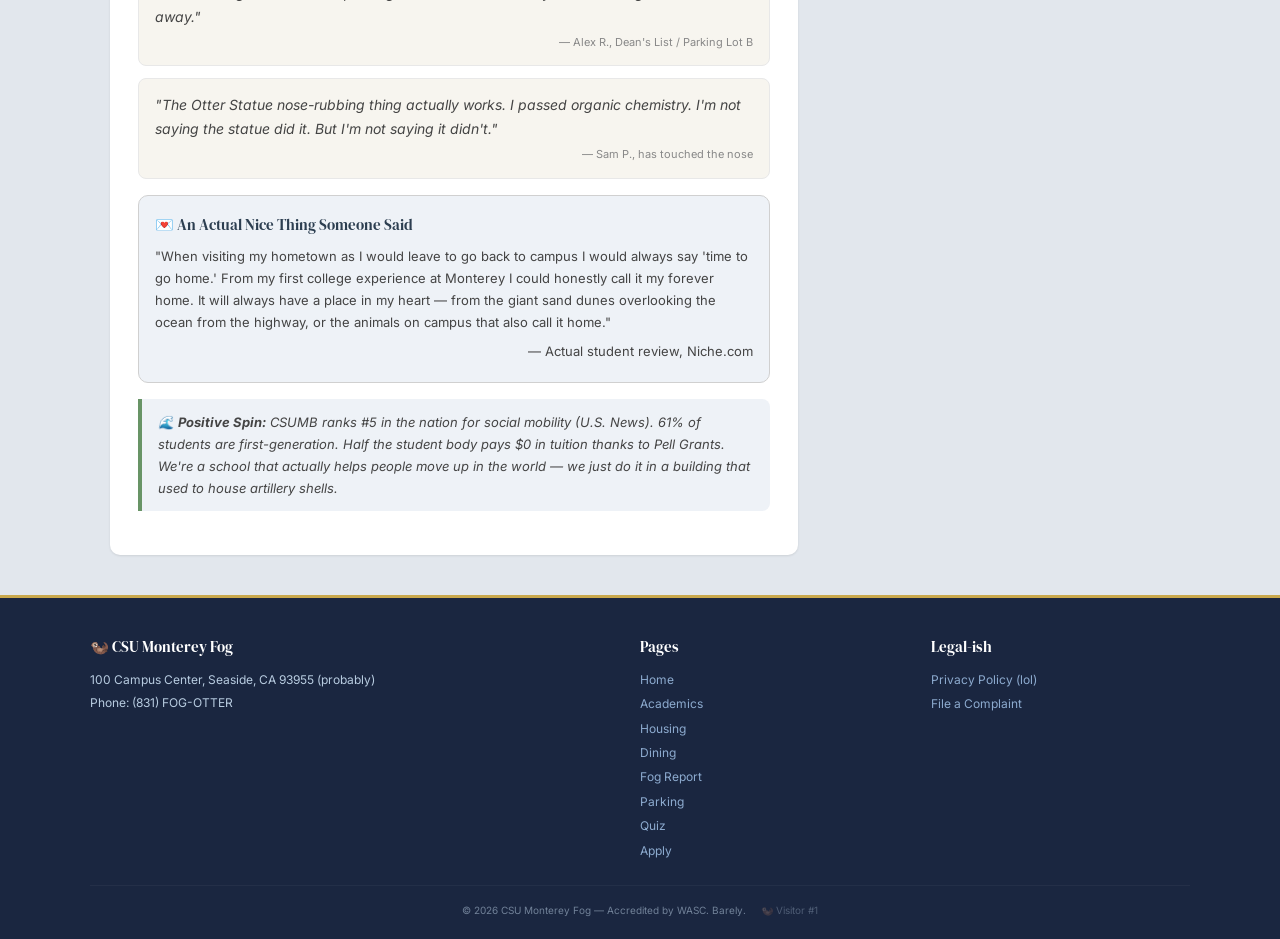
==== commit 5673a6a6: "Add site pages and shared UI/meta Add new content pages (academics, dining, fog, housing, parking, q" ====
--- a/index.html
+++ b/index.html
@@ -8,7 +8,7 @@
   <meta property="og:title" content="CSU Monterey Fog">
   <meta property="og:description" content="The only university where you can't see your future because of the marine layer.">
   <meta property="og:type" content="website">
-  <meta property="og:url" content="https://montereyfog.edu">
+  <meta property="og:url" content="https://californiastateuniversitymontereybay.com">
   <meta property="og:image" content="https://images.unsplash.com/photo-1505228395891-9a51e7e86bf6?w=1200&h=630&fit=crop&q=80">
   <meta property="og:image:width" content="1200">
   <meta property="og:image:height" content="630">
@@ -92,13 +92,14 @@
 <div class="nav-wrapper">
   <button class="nav-toggle" id="navToggle">Menu</button>
   <div class="nav" id="mainNav">
-    <a href="#" data-tab="home" class="active-tab">Home</a>
-    <a href="#" data-tab="academics">Academics</a>
-    <a href="#" data-tab="housing">Housing (LOL)</a>
-    <a href="#" data-tab="dining">Dining (8 concepts!)</a>
-    <a href="#" data-tab="fog">Fog Report</a>
-    <a href="#" data-tab="parking">Parking @ $588/yr</a>
-    <a href="#" data-tab="quiz">Quiz: Real or Parody?</a>
+    <a href="index.html" class="active-tab">Home</a>
+    <a href="academics.html">Academics</a>
+    <a href="housing.html">Housing (LOL)</a>
+    <a href="dining.html">Dining (8 concepts!)</a>
+    <a href="fog.html">Fog Report</a>
+    <a href="parking.html">Parking @ $588/yr</a>
+    <a href="quiz.html">Quiz: Real or Parody?</a>
+    <a href="apply.html">Apply</a>
   </div>
 </div>
 
@@ -126,670 +127,195 @@
 <div class="container">
   <div class="main-content">
 
-    <!-- HOME TAB -->
-    <div class="tab-panel active" id="panel-home">
-      <div class="disclaimer">
-        <strong>⚠️ PARODY.</strong> We love CSUMB. We just also love making fun of it. These are called "jokes." The real university is a fully accredited, genuinely good school. Consider applying — just bring a jacket.
-      </div>
-
-      <h2>Welcome to the Fog (We Raft Up Here)</h2>
-
-      <p>Congratulations on finding CSU Monterey Fog — the only university in America where "I can't see my future" is both a metaphor <em>and</em> a weather report. We're perched one mile from the Pacific Ocean on the bones of Fort Ord, a decommissioned Army base that the military decided was "too foggy" for training. We took that as a challenge.</p>
-
-      <p>Here, you'll find 61% of students are first-generation college-goers, our scientific diving program is the <strong>largest in the country</strong>, and the library is genuinely stunning — a $64 million cathedral of glass and concrete that one local paper called "architectural performance art." You can even eat and drink inside it, which is either progressive or desperate. Probably both.</p>
-
-      <div class="fun-fact">
-        🦦 <strong>Raft Up:</strong> Wild sea otters hold hands while sleeping so they don't drift apart. At CSUMB, we call this "Rafting Up." It's our whole deal. There's a 9-foot bronze otter statue on campus and students rub its nose before exams for good luck. This is real. This is who we are.
-      </div>
-
-      <div class="positivity-meter">
-        <span>💀</span>
-        <div class="pos-bar"><div class="pos-fill"></div></div>
-        <span>😊</span>
-        <span class="vibe-label">Campus Vibes: Mostly wholesome, occasionally on fire</span>
-      </div>
-
-      <div class="coastal-img">
-        <img src="https://images.unsplash.com/photo-1507525428034-b723cf961d3e?w=1100&q=75&fit=crop&h=220" alt="California coastal waves crashing on rocks" loading="lazy">
-      </div>
-
-      <h3>📰 The Fogcast — News You Can Barely See Through</h3>
-
-      <div class="news-item">
-        <div class="date"><span class="label label-blue">OTTERS BEING OTTERS</span> April 2025</div>
-        <h4>Campus Unveils 9-Foot Bronze Otter Statue; Students Immediately Start Rubbing Its Nose</h4>
-        <p>The "Otters for Life" statue — two otters playing in bronze waves — debuted to a crowd of 500. President Quiñones declared it "full of magic" and told students to "touch the hand of the otter" if they're lost, and "touch the nose to pass your exams." Students now queue up to rub the nose before midterms. The statue has not yet filed a restraining order, which administration considers a win.</p>
-      </div>
-
-      <div class="news-item">
-        <div class="date"><span class="label label-green">SERVICE LEARNING</span> Ongoing</div>
-        <h4>Required Community Service Somehow Doesn't Suck; Students Log 81,000 Hours Annually</h4>
-        <p>CSUMB is one of the few universities in the country that <em>requires</em> service learning for graduation — 25+ hours of community work with 400+ local partners. Students partner with Save Our Shores, the Big Sur Land Trust, and local schools. "I was mad about it at first," says junior Maria Torres, "but then I spent a semester cleaning up the beach and realized I've been scammed into having a good time and helping the environment. I feel attacked."</p>
-      </div>
-
-      <div class="news-item">
-        <div class="date"><span class="label label-blue">GOOD STUFF</span> Ongoing</div>
-        <h4>Scientific Diving Program Quietly Becomes Largest in the United States</h4>
-        <p>CSUMB's scientific diving program trained 300 divers per year — more than any university in the country. Students get weekly access to kelp forests, rocky intertidal zones, and the Monterey Submarine Canyon (the largest on the West Coast). Graduates have gone on to work at NOAA, the Monterey Bay Aquarium, and National Geographic. "I came here for the dive program," says alum Kalikonani Dailey. "I got a job. I'd recommend it — if you can find the campus through the fog."</p>
-      </div>
-
-      <div class="news-item">
-        <div class="date"><span class="label label-blue">COMMUNITY</span> Dec 2025</div>
-        <h4>Three Seaside Women Graduate Together at Ages 52, 62, and 64, Immediately Put CSUMB to Shame</h4>
-        <p>Audrey Jones (62), Loyce Bryant (52), and Cynthia Matory (64) — non-traditional students from Seaside who bonded during their studies — graduated together. Jones pinned SEVEN stoles to her robe and said: "I went back to give back. I also want to be an example for my grandchildren." The three plan to launch a nonprofit. They are objectively cooler than everyone else.</p>
-      </div>
-
-      <div class="news-item">
-        <div class="date"><span class="label label-red">YIKES²</span> Feb 2023</div>
-        <h4>University Encourages Students to Report Professors for "Race-Related Stress," Fox News Loses Its Mind</h4>
-        <p>CSUMB's counseling center published a guide telling students to "think broadly about what could be an act of racism" — including professors "consistently not calling on" you. Fox News ran 47 segments. The guide is still online. The professor who doesn't call on you is still in his office, blissfully unaware.</p>
-      </div>
-
-      <div class="news-item">
-        <div class="date"><span class="label label-yellow">FREE SPEECH</span> Sept 2025</div>
-        <h4>HCOM Lecturer Says Charlie Kirk's Assassination Wasn't That Sad; Receives Death Threats</h4>
-        <p>Lecturer Cody Roberts posted an Instagram story saying he "couldn't muster much sympathy" after right-wing activist Charlie Kirk was assassinated. Libs of TikTok reposted it. Roberts was doxxed. The HCOM department got a threatening email saying "let's go." FIRE sent a letter defending his free speech. The administration released a statement that was 800 words long and said nothing. Roberts is still teaching.</p>
-      </div>
-
-      <h3>🎤 Honest Student Testimonials™</h3>
-
-      <div class="pro-con">
-        <div class="pro">Professors actually know your name</div>
-        <div class="con">They also know you missed class Tuesday</div>
-        <div class="pro">The library is genuinely gorgeous</div>
-        <div class="con">The walk there requires a sherpa</div>
-        <div class="pro">Free aquarium pass every year</div>
-        <div class="con">Parking pass costs more than the aquarium</div>
-        <div class="pro">Beach is a mile away</div>
-        <div class="con">You can't see it through the fog</div>
-      </div>
-
-      <div class="testimonial">
-        <p>"I came for the marine science program. I stayed because I parked in Lot B in 2023 and I'm still trying to find my car."</p>
-        <div class="author">&mdash; Jordan K., somewhere on campus</div>
-      </div>
-
-      <div class="testimonial">
-        <p>"My triple dorm became a quad. Then they added a fifth guy. They told me he's a 'learning resource.' I sleep in the closet now. The closet is cozy."</p>
-        <div class="author">&mdash; Morgan T., Yarrow Hall, by the mold patch</div>
-      </div>
-
-      <div class="testimonial">
-        <p>"I somehow got a 4.0 and a parking ticket on the same day. This school gives and takes away."</p>
-        <div class="author">&mdash; Alex R., Dean's List / Parking Lot B</div>
-      </div>
-
-      <div class="testimonial">
-        <p>"The Otter Statue nose-rubbing thing actually works. I passed organic chemistry. I'm not saying the statue did it. But I'm not saying it didn't."</p>
-        <div class="author">&mdash; Sam P., has touched the nose</div>
-      </div>
-
-      <div class="love-letter">
-        <h4>💌 An Actual Nice Thing Someone Said</h4>
-        <p>"When visiting my hometown as I would leave to go back to campus I would always say 'time to go home.' From my first college experience at Monterey I could honestly call it my forever home. It will always have a place in my heart — from the giant sand dunes overlooking the ocean from the highway, or the animals on campus that also call it home."</p>
-        <p class="love-letter-attribution">&mdash; Actual student review, Niche.com</p>
-      </div>
-
-      <div class="fun-fact">
-        🌊 <strong>Positive Spin:</strong> CSUMB ranks #5 in the nation for social mobility (U.S. News). 61% of students are first-generation. Half the student body pays $0 in tuition thanks to Pell Grants. We're a school that actually helps people move up in the world — we just do it in a building that used to house artillery shells.
-      </div>
-    </div>
-
-    <!-- ACADEMICS TAB -->
-    <div class="tab-panel" id="panel-academics">
-      <h2>📚 Academics (We Have Those)</h2>
-      <p>CSUMB offers 25+ undergraduate degrees, 8 master's programs, and one very specific certificate in "Otter Husbandry" (we made that last one up. Or did we?). With a 25:1 student-to-faculty ratio, your professors will actually know your name — which is great until you skip class.</p>
-
-      <div class="fun-fact">
-        🧑‍🔬 <strong>Service Learning:</strong> CSUMB is one of the only universities in America that <em>requires</em> you to do community service to graduate. That's 25+ hours of unpaid labor for the privilege of your diploma. Students call it "voluntold" learning. The community actually benefits, so maybe stop complaining.
-      </div>
-
-      <div class="news-item">
-        <div class="date"><span class="label label-blue">DIVING</span> Ongoing</div>
-        <h4>Largest Scientific Dive Program in the Country (Yes, Really)</h4>
-        <p>CSUMB trains 300 divers per year — beating every other university in the US. Students dive weekly in kelp forests, explore the Monterey Submarine Canyon, and graduate to jobs at NOAA, the Monterey Bay Aquarium, and National Geographic. The only downside: you have to get wet. In the Pacific. Which is 55 degrees. You'll be fine. Probably.</p>
-      </div>
-
-      <div class="news-item">
-        <div class="date"><span class="label label-yellow">TINY CLASSES</span> Always</div>
-        <h4>25:1 Ratio Means Your Professor Knows You Didn't Do the Reading</h4>
-        <p>With small class sizes, there's nowhere to hide. Professors learn your name, your major, your dog's name, and your dog's opinion on the assigned texts. "I can't blend in anymore," says sophomore Jamie L. "Professor Gonzalez asked about my weekend. I panicked and told her the truth. I don't know who I am anymore."</p>
-      </div>
-
-      <div class="fun-fact">
-        📖 <strong>The Library:</strong> The Tanimura & Antle Family Memorial Library cost $64 million and is 136,000 square feet of "architectural performance art." You can eat, drink, and nap inside. It's open 24/7 during finals, because the administration knows you procrastinated.
-      </div>
-    </div>
-
-    <!-- HOUSING TAB -->
-    <div class="tab-panel" id="panel-housing">
-      <h2>🏠 Housing (Barely)</h2>
-
-      <div class="news-item">
-        <div class="date"><span class="label label-yellow">HOUSING CRISIS</span> Fall 2024 — Present</div>
-        <h4>Freshman Enrollment Spikes 43%; Triples Become Quads, Offices Become Dorms</h4>
-        <p>After a surprise enrollment surge, the university discovered that an abandoned Army base does not, in fact, have enough beds. Doubles became triples. Triples became quads. Sophomores were kicked off campus. Gavilan Hall — a former office building — is being converted into housing. Students now live where spreadsheets used to live. One resident describes Gavilan Hall as "a paperwork penitentiary with a microwave." The housing waitlist has 180 names, and the waitlist for the waitlist is currently accepting applications.</p>
-      </div>
-
-      <div class="news-item">
-        <div class="date"><span class="label label-blue">OTTER CYCLE CENTER</span> Free Stuff</div>
-        <h4>Free Bike Rentals Because Walking Across a Former Army Base Is Too Much</h4>
-        <p>The Otter Cycle Center offers free bike rentals, free repairs, group rides, and bike storage. It's almost like the university knows the campus is spread across 1,000 acres of decommissioned military infrastructure. Students can borrow a bike, ride to class, and pretend they're in a Netflix coming-of-age film — right up until the fog rolls in and they hit a curb.</p>
-      </div>
-
-      <div class="testimonial">
-        <p>"My triple dorm became a quad. Then they added a fifth guy. They told me he's a 'learning resource.' I sleep in the closet now. The closet is cozy. I've named him Gregory."</p>
-        <div class="author">&mdash; Morgan T., Yarrow Hall</div>
-      </div>
-
-      <div class="testimonial">
-        <p>"I moved into Gavilan Hall last week. My room used to be someone's cubicle. I found a sticky note that said 'please initial D:37' on the wall. I initialed it. I feel part of something."</p>
-        <div class="author">&mdash; Casey R., resident of a former HR office</div>
-      </div>
-
-      <div class="fun-fact">
-        🔑 <strong>Pro tip:</strong> If you get assigned to Promontory, you win the housing lottery. Full kitchen, washer/dryer in-unit, private bathroom. If you get assigned to a converted triple in Main Campus, we recommend making friends with your new roommate. All five of them.
-      </div>
-    </div>
-
-    <!-- DINING TAB -->
-    <div class="tab-panel" id="panel-dining">
-      <h2>🍜 Dining (8 Concepts, One Kitchen, Infinite Possibilities)</h2>
-
-      <div class="news-item">
-        <div class="date"><span class="label label-blue">DINING</span> Fall 2025</div>
-        <h4>Dining Hall Adds Ramen Bar, 8 Food Concepts, and a Ghost Kitchen; Students Still Complain</h4>
-        <p>The Eatery (formerly "Otter Dining Commons") now features Cucina (Italian), Flame (grilled), Chef's Innovation, Fresh52 (salad), G8 (allergen-free), Rooted (vegan), La Mesa (Mexican), and the Sweet Shoppe — plus a new Ramen Bar, Burger 831, ACE Sushi, and a rotating Ghost Kitchen. "The food is actually pretty good now," admits one student. "But I've already committed to the bit where I complain about it, so ethically I have to keep doing it."</p>
-      </div>
-
-      <div class="news-item">
-        <div class="date"><span class="label label-red">CONTRACT</span> Perpetuity</div>
-        <h4>Food Vendor Has Right of First Refusal on All Food Entering Campus; Faculty Potlucks Require 3 Approvals</h4>
-        <p>Under every contractor since the school opened — first Sodexo (1997–2021), now Chartwells (operating as "Otter Kitchens") — CSUMB's food vendor has held exclusive catering rights across campus. Faculty who want to bring in outside food — including homemade cookies for a department meeting — must first <em>contact the vendor</em> and ask permission, then submit a Catering Exception Request at least 10 business days in advance (30 for events over 100 people). The form is reviewed by the vendor, then the Corporation, then Risk Management. Each can deny it. "I just wanted to bring a tray of cookies to my own office," said one professor who lived through both regimes. "First I had to ask Sodexo. Now I ask Chartwells. Same form. Same denial. The cookies are still in purgatory."</p>
-        <p>The policy predates the current vendor by decades. Sodexo ran the Dining Commons and Otter Express from 1997 until Chartwells took over in 2021, rebranding everything as "Otter Kitchens" and renaming the DC to "The Eatery." The right of first refusal clause survived the transition. Other schools have "potlucks." CSUMB has the <strong>Catering Exception Request Process</strong> — a multi-agency review board for a single casserole. Students have started calling it the "Doctrine of Perpetual Food Grief." One lecturer reportedly tried to bring in a birthday cake for a colleague and was told to "check with the vendor first." The cake remains hypothetical. It has been hypothetical since the Sodexo era.</p>
-      </div>
-
-      <div class="shoutout">
-        <strong>🍔 Actually Good Stuff:</strong> The dining hall serves sustainable seafood from the Monterey Bay Aquarium's partnership program. There's a farmers market on campus. The Library Cafe serves Verve Coffee (from Santa Cruz, actually good). You can buy a $5 compostable to-go container, fill it up, and walk out. They even did birria for orientation — which one student said "made me feel comfortable because that dish is popular in my culture."
-      </div>
-
-      <div class="pro-con">
-        <div class="pro">Ramen bar exists</div>
-        <div class="con">It's open 11am-2pm, you have class</div>
-        <div class="pro">Verve Coffee in the library</div>
-        <div class="con">You'll be up all night drinking it</div>
-        <div class="pro">Compostable to-go containers</div>
-        <div class="con">You still have to wash them yourself</div>
-      </div>
-
-      <div class="fun-fact">
-        🥟 <strong>Ghost Kitchen:</strong> The Eatery has a rotating "Ghost Kitchen" concept that changes themes — street tacos one week, Korean BBQ the next. It's the only ghost on campus that students actually want to see.
-      </div>
-
-      <div class="news-item">
-        <div class="date"><span class="label label-red">MEAL PLANS</span> Every Semester</div>
-        <h4>Meal Plan Pricing Defies All Known Economics</h4>
-        <p>Students can choose from three meal plan tiers: the "Otter" (11 meals/week, $2,145/semester), the "Silver Otter" (14 meals/week, $2,445/semester), and the "Golden Otter Who Clearly Hates Money" (19 meals/week, $2,825/semester). Each plan comes with a declining balance account that loses value faster than a used mattress from East Campus. "I paid $300 for 'Otter Bucks' and the dining hall charged me $14 for a sandwich," says sophomore Emma R. "I did the math. That's $14. For a sandwich. At a school with 8 concepts. I felt each concept individually." The sandwich in question was turkey.</p>
-      </div>
-
-      <div class="news-item">
-        <div class="date"><span class="label label-yellow">HOURS</span> Perpetually Frustrating</div>
-        <h4>Dining Hall Closes at 8pm; Students Learn What Hunger Is</h4>
-        <p>The Eatery operates on a schedule best described as "hostile to anyone with a late class." Breakfast ends at 10am. Lunch ends at 2pm. Dinner ends at 8pm. On weekends, it closes at 7pm, as if the administration believes hunger takes weekends off. "I had a lab that ended at 7:45pm," says junior marine science major Diego M. "I sprinted across campus. I arrived at 7:58. They were wiping down the Flame station. I watched a man take down the ramen bar in front of my eyes. I haven't been the same since." The only late-night option on campus is a vending machine in the library that sells $4 Kind Bars.</p>
-      </div>
-
-      <div class="news-item">
-        <div class="date"><span class="label label-green">MENU WATCH</span> Rotating Chaos</div>
-        <h4>Inside the Eatery's Weekly Specials Board: A Masterclass in Ambiguity</h4>
-        <p>A leaked photo of the Eatery's whiteboard specials has gone viral among students. Items include: "Creamy Chicken Thing," "Beef Situation," "Pasta Mood," "Soup (Color Varies)," "Vegetable Adjacent Stir-Fry," and the ever-popular "Protein of Unknown Origin." Chef Marcus insists the descriptions are "deliberately casual to reduce student anxiety." Students counter that the descriptions increase a different kind of anxiety. "I ate the Beef Situation three days in a row," says senior Taylor K. "Each day it was a different meat. I've made peace with the ambiguity. It's part of the CSUMB experience now."</p>
-      </div>
-
-      <div class="pro-con pro-con--spaced">
-        <div class="pro">Ramen bar exists</div>
-        <div class="con">It's open 11am-2pm, you have class</div>
-        <div class="pro">Verve Coffee in the library</div>
-        <div class="con">You'll be up all night drinking it</div>
-        <div class="pro">Compostable to-go containers</div>
-        <div class="con">You still have to wash them yourself</div>
-      </div>
-
-      <div class="pro-con">
-        <div class="pro">Otter Bucks declining balance</div>
-        <div class="con">$14 for a turkey sandwich</div>
-        <div class="pro">Ghost Kitchen rotating themes</div>
-        <div class="con">"Korean BBQ" = bulgogi-flavored chicken</div>
-        <div class="pro">Farmers market on campus</div>
-        <div class="con">It's once a month and you have class</div>
-        <div class="pro">Birria at orientation</div>
-        <div class="con">They haven't done it since</div>
-      </div>
-
-      <div class="testimonial">
-        <p>"I signed up for the Silver Otter meal plan. I eat there maybe four times a week because of my schedule. I've calculated that each meal costs roughly $37. I could be eating at a Michelin-starred restaurant for what I'm paying for a 'Creamy Chicken Thing' while sitting under fluorescent lights that hum in E minor. And yet. AND YET. I keep coming back. Is it Stockholm syndrome? Is it the 8 concepts? We'll never know."</p>
-        <div class="author">&mdash; Casey M., Silver Otter meal plan holder</div>
-      </div>
-
-      <div class="news-item">
-        <div class="date"><span class="label label-red">HONEST REVIEWS</span> Real quotes, lightly edited for spelling</div>
-        <h4>Real Things People Have Said About CSUMB Food</h4>
-        <p>"I have gotten food poisoning on four separate occasions from my campus's dining hall. I've been sick so much that I'd rather not get a meal plan and pay more for food than eat at that poison palace." <span style="font-size:11px;color:var(--text-muted);">&mdash; MapQuest review</span></p>
-        <p>"The food was so bad I'm rethinking my admission decision. I went to Otter Express with someone and got a quesadilla and tenders with fries." <span style="font-size:11px;color:var(--text-muted);">&mdash; MapQuest review, approximately 3 months ago</span></p>
-        <p>"Get the unlimited refills they said, it'll be worth it, they said. Forty-four dollars is not worth it for watery Diet Coke." <span style="font-size:11px;color:var(--text-muted);">&mdash; Aaron De Salvio, The Lutrinae</span></p>
-        <p>"I considered my meal inedible, going so far as to ask for a refund on my meal." <span style="font-size:11px;color:var(--text-muted);">&mdash; Wes Modes, CSUMB faculty (Medium, 2022)</span></p>
-        <p>"Why are they squeezing every penny out of the students?" <span style="font-size:11px;color:var(--text-muted);">&mdash; Matthew Lane, MyRaft comment</span></p>
-        <p>"Is this why the sodas are all watered down and the lemonade is non-existent?" <span style="font-size:11px;color:var(--text-muted);">&mdash; Anthony Cervantes, The Lutrinae</span></p>
-        <p>"We don't use 'fake' meats." <span style="font-size:11px;color:var(--text-muted);">&mdash; Executive Chef Mary Russo, explaining why the vegan options are somehow both limited AND ambitious</span></p>
-        <p style="margin-top:8px;font-size:12px;color:var(--text-muted);font-style:italic;">Note: The Eatery has improved under Chartwells. These reviews span multiple eras. But they're all real. We checked.</p>
-      </div>
-
-      <div class="pro-con">
-        <div class="pro">Chartwells exists</div>
-        <div class="con">Chartwells has right of first refusal</div>
-        <div class="pro">Catering Exception Request form exists</div>
-        <div class="con">It requires 3 approvals and your firstborn</div>
-        <div class="pro">Faculty can technically bring cookies</div>
-        <div class="con">If they file 10 business days in advance</div>
-        <div class="pro">The Eatery has 8 concepts</div>
-        <div class="con">The Ramen Bar closes during your lunch break</div>
-        <div class="pro">You can rub the otter statue's nose</div>
-        <div class="con">It won't get you a refund on that $14 turkey sandwich</div>
-      </div>
-
-      <div class="fun-fact">
-        🥡 <strong>To-Go Hack:</strong> The $5 compostable container at the Eatery is a one-time purchase. Students have discovered you can reuse it indefinitely. One student, Jordan P., has been using the same container since Fall 2023. It now has its own Instagram. The dining hall staff recognize it by name. They call it "Gregory." Jordan says Gregory has been through more than most freshmen.
-      </div>
-
-      <div class="fun-fact">
-        🦦 <strong>Vendor Roast Corner:</strong> What's the difference between a CSUMB faculty potluck and a mirage? One disappears when you get close; the other you need 10 business days' notice and a notarized exemption form to even <em>see</em>. The vendor doesn't just have right of first refusal — they have right of first, second, and "actually we'll just cater it ourselves" refusal. Under Sodexo it was the same deal; under Chartwells it's the same deal; the only thing that changed was the name on the form. The real Otter spirit: offering a colleague a homemade snack on campus is a bureaucratic felony with a paper trail that predates both contractors. CSUMB's dining motto: "Great food is part of the Otter experience... as long as it came from us."
-      </div>
-    </div>
-
-    <!-- FOG REPORT TAB -->
-    <div class="tab-panel" id="panel-fog">
-      <h2>☁️ The Fog Report</h2>
-      <p>Welcome to the only university weather report where "patchy fog" isn't a seasonal phenomenon — it's a lifestyle. CSUMB sits on the Monterey Bay, where the Pacific Ocean meets the coastal range and creates a permanent marine layer that has been known to reduce visibility to "approximately one otter."</p>
-
-      <div class="fun-fact">
-        🌫️ <strong>By the numbers:</strong> Monterey experiences "patchy fog" on approximately 180+ days per year. The term "partly cloudy" is used optimistically. The UV index is a theoretical concept. Students from sunnier parts of California have been known to develop Seasonal Affective Disorder within weeks of arrival. We offer free counseling. You'll need it.
-      </div>
-
-      <div class="news-item">
-        <div class="date"><span class="label label-yellow">FOG</span> Always</div>
-        <h4>Local Meteorologist Has Only Said "Patchy Fog" for 12 Consecutive Years</h4>
-        <p>In what local officials are calling "a remarkable display of consistency," KSBW meteorologists have used the phrase "patchy fog" in every single forecast since 2014. "Sometimes I mix it up with 'dense fog advisory,'" admits forecaster Jim Paulson. "I'm a rebel." The station has received 47 awards for accuracy, mostly because they're never wrong.</p>
-      </div>
-
-      <div class="testimonial">
-        <p>"I arrived on campus in August 2023. I saw the sun once in September 2024. I've accepted that I live in an ethereal plane now. My GPA has never been higher."</p>
-        <div class="author">&mdash; Riley T., has forgotten what shadows look like</div>
-      </div>
-
-      <div class="weather-widget weather-inline">
-        <div class="cond">DENSE FOG ADVISORY</div>
+    <div class="disclaimer">
+      <strong>⚠️ PARODY.</strong> We love CSUMB. We just also love making fun of it. These are called "jokes." The real university is a fully accredited, genuinely good school. Consider applying — just bring a jacket.
+    </div>
+
+    <h2>Welcome to the Fog (We Raft Up Here)</h2>
+
+    <p>Congratulations on finding CSU Monterey Fog — the only university in America where "I can't see my future" is both a metaphor <em>and</em> a weather report. We're perched one mile from the Pacific Ocean on the bones of Fort Ord, a decommissioned Army base that the military decided was "too foggy" for training. We took that as a challenge.</p>
+
+    <p>Here, you'll find 61% of students are first-generation college-goers, our scientific diving program is the <strong>largest in the country</strong>, and the library is genuinely stunning — a $64 million cathedral of glass and concrete that one local paper called "architectural performance art." You can even eat and drink inside it, which is either progressive or desperate. Probably both.</p>
+
+    <div class="fun-fact">
+      🦦 <strong>Raft Up:</strong> Wild sea otters hold hands while sleeping so they don't drift apart. At CSUMB, we call this "Rafting Up." It's our whole deal. There's a 9-foot bronze otter statue on campus and students rub its nose before exams for good luck. This is real. This is who we are.
+    </div>
+
+    <div class="positivity-meter">
+      <span>💀</span>
+      <div class="pos-bar"><div class="pos-fill"></div></div>
+      <span>😊</span>
+      <span class="vibe-label">Campus Vibes: Mostly wholesome, occasionally on fire</span>
+    </div>
+
+    <div class="coastal-img">
+      <img src="https://images.unsplash.com/photo-1507525428034-b723cf961d3e?w=1100&q=75&fit=crop&h=220" alt="California coastal waves crashing on rocks" loading="lazy">
+    </div>
+
+    <h3> The Fogcast — News You Can Barely See Through</h3>
+
+    <div class="news-item">
+      <div class="date"><span class="label label-blue">OTTERS BEING OTTERS</span> April 2025</div>
+      <h4>Campus Unveils 9-Foot Bronze Otter Statue; Students Immediately Start Rubbing Its Nose</h4>
+      <p>The "Otters for Life" statue — two otters playing in bronze waves — debuted to a crowd of 500. President Quiñones declared it "full of magic" and told students to "touch the hand of the otter" if they're lost, and "touch the nose to pass your exams." Students now queue up to rub the nose before midterms. The statue has not yet filed a restraining order, which administration considers a win.</p>
+    </div>
+
+    <div class="news-item">
+      <div class="date"><span class="label label-green">SERVICE LEARNING</span> Ongoing</div>
+      <h4>Required Community Service Somehow Doesn't Suck; Students Log 81,000 Hours Annually</h4>
+      <p>CSUMB is one of the few universities in the country that <em>requires</em> service learning for graduation — 25+ hours of community work with 400+ local partners. Students partner with Save Our Shores, the Big Sur Land Trust, and local schools. "I was mad about it at first," says junior Maria Torres, "but then I spent a semester cleaning up the beach and realized I've been scammed into having a good time and helping the environment. I feel attacked."</p>
+    </div>
+
+    <div class="news-item">
+      <div class="date"><span class="label label-blue">GOOD STUFF</span> Ongoing</div>
+      <h4>Scientific Diving Program Quietly Becomes Largest in the United States</h4>
+      <p>CSUMB's scientific diving program trained 300 divers per year — more than any university in the country. Students get weekly access to kelp forests, rocky intertidal zones, and the Monterey Submarine Canyon (the largest on the West Coast). Graduates have gone on to work at NOAA, the Monterey Bay Aquarium, and National Geographic. "I came here for the dive program," says alum Kalikonani Dailey. "I got a job. I'd recommend it — if you can find the campus through the fog."</p>
+    </div>
+
+    <div class="news-item">
+      <div class="date"><span class="label label-blue">COMMUNITY</span> Dec 2025</div>
+      <h4>Three Seaside Women Graduate Together at Ages 52, 62, and 64, Immediately Put CSUMB to Shame</h4>
+      <p>Audrey Jones (62), Loyce Bryant (52), and Cynthia Matory (64) — non-traditional students from Seaside who bonded during their studies — graduated together. Jones pinned SEVEN stoles to her robe and said: "I went back to give back. I also want to be an example for my grandchildren." The three plan to launch a nonprofit. They are objectively cooler than everyone else.</p>
+    </div>
+
+    <div class="news-item">
+      <div class="date"><span class="label label-red">YIKES²</span> Feb 2023</div>
+      <h4>University Encourages Students to Report Professors for "Race-Related Stress," Fox News Loses Its Mind</h4>
+      <p>CSUMB's counseling center published a guide telling students to "think broadly about what could be an act of racism" — including professors "consistently not calling on" you. Fox News ran 47 segments. The guide is still online. The professor who doesn't call on you is still in his office, blissfully unaware.</p>
+    </div>
+
+    <div class="news-item">
+      <div class="date"><span class="label label-yellow">FREE SPEECH</span> Sept 2025</div>
+      <h4>HCOM Lecturer Says Charlie Kirk's Assassination Wasn't That Sad; Receives Death Threats</h4>
+      <p>Lecturer Cody Roberts posted an Instagram story saying he "couldn't muster much sympathy" after right-wing activist Charlie Kirk was assassinated. Libs of TikTok reposted it. Roberts was doxxed. The HCOM department got a threatening email saying "let's go." FIRE sent a letter defending his free speech. The administration released a statement that was 800 words long and said nothing. Roberts is still teaching.</p>
+    </div>
+
+    <h3> Honest Student Testimonials™</h3>
+
+    <div class="pro-con">
+      <div class="pro">Professors actually know your name</div>
+      <div class="con">They also know you missed class Tuesday</div>
+      <div class="pro">The library is genuinely gorgeous</div>
+      <div class="con">The walk there requires a sherpa</div>
+      <div class="pro">Free aquarium pass every year</div>
+      <div class="con">Parking pass costs more than the aquarium</div>
+      <div class="pro">Beach is a mile away</div>
+      <div class="con">You can't see it through the fog</div>
+    </div>
+
+    <div class="testimonial">
+      <p>"I came for the marine science program. I stayed because I parked in Lot B in 2023 and I'm still trying to find my car."</p>
+      <div class="author">&mdash; Jordan K., somewhere on campus</div>
+    </div>
+
+    <div class="testimonial">
+      <p>"My triple dorm became a quad. Then they added a fifth guy. They told me he's a 'learning resource.' I sleep in the closet now. The closet is cozy."</p>
+      <div class="author">&mdash; Morgan T., Yarrow Hall, by the mold patch</div>
+    </div>
+
+    <div class="testimonial">
+      <p>"I somehow got a 4.0 and a parking ticket on the same day. This school gives and takes away."</p>
+      <div class="author">&mdash; Alex R., Dean's List / Parking Lot B</div>
+    </div>
+
+    <div class="testimonial">
+      <p>"The Otter Statue nose-rubbing thing actually works. I passed organic chemistry. I'm not saying the statue did it. But I'm not saying it didn't."</p>
+      <div class="author">&mdash; Sam P., has touched the nose</div>
+    </div>
+
+    <div class="love-letter">
+      <h4>💌 An Actual Nice Thing Someone Said</h4>
+      <p>"When visiting my hometown as I would leave to go back to campus I would always say 'time to go home.' From my first college experience at Monterey I could honestly call it my forever home. It will always have a place in my heart — from the giant sand dunes overlooking the ocean from the highway, or the animals on campus that also call it home."</p>
+      <p class="love-letter-attribution">&mdash; Actual student review, Niche.com</p>
+    </div>
+
+    <div class="fun-fact">
+      🌊 <strong>Positive Spin:</strong> CSUMB ranks #5 in the nation for social mobility (U.S. News). 61% of students are first-generation. Half the student body pays $0 in tuition thanks to Pell Grants. We're a school that actually helps people move up in the world — we just do it in a building that used to house artillery shells.
+    </div>
+
+  </div>
+
+  <div class="sidebar">
+
+    <div class="card">
+      <h3>🌤️ Campus Weather</h3>
+      <div class="weather-widget">
+        <div class="cond">Dense Fog Advisory (Day 3,418)</div>
         <div class="temp">57°F / 14°C</div>
-        <div class="weather-extras">
+        <div class="weather-extras weather-extras--tight">
           Visibility: 2 otters<br>
           UV Index: "What's UV?"<br>
-          Humidity: All of it<br>
-          Forecast: Fog tonight, fog tomorrow, fog eternal
+          Forecast: Fog, with a chance of fog breaking into fog
         </div>
+        <button class="weather-refresh" data-weather="sidebar">↻ Refresh</button>
       </div>
     </div>
 
-    <!-- PARKING TAB -->
-    <div class="tab-panel" id="panel-parking">
-      <h2>🚗 Parking (An Educational Equity Issue)</h2>
-
-      <div class="news-item">
-        <div class="date"><span class="label label-yellow">PARKING</span> 2023 — Present</div>
-        <h4>Students Protest $500 Parking Permits as "Educational Equity Issue"; Permits Now $588</h4>
-        <p>In 2023, 40 students marched demanding free parking, arguing that charging for parking on "stolen Indigenous land" was a racial justice issue. Parking Services responded by raising prices to $588/year, citing "state law." The university also notes that Lot B is "only a 15-minute walk from campus — in good weather. In fog, allow 45 minutes and a prayer."</p>
+    <div class="card">
+      <h3>🔄 MyRaft Status</h3>
+      <div id="myRaftWidget">
+        <div class="myraft-header">
+          <span class="myraft-dot" id="raftDot"></span>
+          <span class="myraft-service">myRaft</span>
+          <span class="myraft-badge" id="raftBadge">DOWN</span>
+        </div>
+        <div class="myraft-message" id="raftMsg">Connecting to server...</div>
+        <div class="myraft-meta">
+          <span id="raftDowntime">Downtime: calculating...</span>
+          <span id="raftChecked">now</span>
+        </div>
+        <button class="myraft-refresh" id="raftRefresh">↻ Check Again</button>
       </div>
-
-      <div class="news-item">
-        <div class="date"><span class="label label-yellow">PARKING</span> Also Always</div>
-        <h4>Parking Permit Prices Defy Inflation, Common Sense</h4>
-        <p>At $588 for an annual pass, CSUMB parking permits cost more than a Monterey Bay Aquarium membership ($95), a wet suit for the dive program ($150), and a year of Verve Coffee at the Library Cafe ($540). "I've done the math," says senior Alex R. "Parking is the most expensive part of my education after tuition. I've considered just living in my car. Oh wait, I need a parking permit for that too."</p>
-      </div>
-
-      <div class="testimonial">
-        <p>"I came for the marine science program. I stayed because I parked in Lot B in 2023 and I'm still trying to find my car."</p>
-        <div class="author">&mdash; Jordan K., Lot B, Section 7, Row Z</div>
-      </div>
-
-      <div class="testimonial">
-        <p>"I paid $588 for my parking pass and then my class was moved to Zoom. I now park in Lot B, sit in my car, and attend lectures from the driver's seat. I've made peace with my choices."</p>
-        <div class="author">&mdash; Jamie L., the Lot B Zoomer</div>
-      </div>
-
-      <div class="fun-fact">
-        🅿️ <strong>Pro tip:</strong> There is no pro tip. Parking here is a nightmare. Take the free bike from the Otter Cycle Center. Or the bus. Or accept the fog as your eternal companion and walk. We're all in this together.
-      </div>
-    </div>
-
-    <!-- QUIZ TAB -->
-    <div class="tab-panel" id="panel-quiz">
-      <h2>🧠 Real or Parody? — The CSUMB Quiz</h2>
-      <p>Think you know what's real about CSUMB and what we made up for the bit? Take the quiz and prove your otter knowledge.</p>
-      <div id="quizContainer">
-        <div id="quizProgress"></div>
-        <div id="quizCard" class="quiz-card">
-          <div id="quizQuestion" class="quiz-question"></div>
-          <div id="quizAnswers" class="quiz-answers"></div>
-          <div id="quizResult" class="quiz-result" style="display:none;"></div>
-        </div>
-        <div id="quizScore" class="quiz-score" style="display:none;"></div>
-      </div>
-    </div>
-  </div>
-
-  <div class="sidebar">
-
-    <!-- HOME SIDEBAR -->
-    <div class="tab-panel-sidebar active" id="sidebar-home">
-      <div class="card">
-        <h3>🌤️ Campus Weather</h3>
-        <div class="weather-widget">
-          <div class="cond">Dense Fog Advisory (Day 3,418)</div>
-          <div class="temp">57°F / 14°C</div>
-          <div class="weather-extras weather-extras--tight">
-            Visibility: 2 otters<br>
-            UV Index: "What's UV?"<br>
-            Forecast: Fog, with a chance of fog breaking into fog
-          </div>
-          <button class="weather-refresh" data-weather="sidebar">↻ Refresh</button>
-        </div>
-      </div>
-
-      <div class="card">
-        <h3>🔄 MyRaft Status</h3>
-        <div id="myRaftWidget">
-          <div class="myraft-header">
-            <span class="myraft-dot" id="raftDot"></span>
-            <span class="myraft-service">myRaft</span>
-            <span class="myraft-badge" id="raftBadge">DOWN</span>
-          </div>
-          <div class="myraft-message" id="raftMsg">Connecting to server...</div>
-          <div class="myraft-meta">
-            <span id="raftDowntime">Downtime: calculating...</span>
-            <span id="raftChecked">now</span>
-          </div>
-          <button class="myraft-refresh" id="raftRefresh">↻ Check Again</button>
-        </div>
-      </div>
-
-      <div class="card">
-        <h3>📋 Quick Facts</h3>
-        <ul>
-          <li><strong>Founded:</strong> 1994 (fog filed for residency same year)</li>
-          <li><strong>Mascot:</strong> Monte Rey <span class="mascot-annotation">(nose: rubbed daily)</span></li>
-          <li><strong>Colors:</strong> Green, Gold &amp; Fog Grey</li>
-          <li><strong>Former life:</strong> Fort Ord (we kept the vibes)</li>
-          <li><strong>Dive program:</strong> Largest in the US, nbd</li>
-          <li><strong>Parking:</strong> $588/yr (educational equity not included)</li>
-          <li><strong>Library:</strong> You can eat in it. Iconic.</li>
-        </ul>
-      </div>
-
-      <div class="card">
-        <h3>🚨 Urgent Otter Announcements</h3>
-        <ul>
-          <li>Gavilan Hall is now a dorm. We know it was an office. The beds are where the cubicles were. Embrace it.</li>
-          <li>Free bike rentals at the Otter Cycle Center — because walking across a former Army base is "too much" apparently</li>
-          <li>The Otter Statue's nose has been polished to a mirror shine by desperate students. Please be gentle.</li>
-          <li>MyRaft is down again. The IT department has tried restarting it, yelling at it, and quietly pleading with it. Ritual sacrifice scheduled for next Tuesday.</li>
-          <li class="blink">JUNE 1: DEADLINE TO RUB THE STATUE'S NOSE — after this date, the nose becomes a biological weapon and requires a hazmat team</li>
-        </ul>
-      </div>
-
-      <div class="card">
-        <h3>🔗 Quick Links</h3>
-        <ul>
-          <li><a href="#" data-modal="ottercam" class="sidebar-link">Otter Cam (live feed, mostly fog)</a></li>
-          <li><a href="#" data-effect="rubnose" class="sidebar-link">Rub the Statue (webcam)</a></li>
-          <li><a href="#" data-modal="diningmenu" class="sidebar-link">Dining Hall Menu (8 concepts!)</a></li>
-          <li><a href="#" data-modal="parkinggrief" class="sidebar-link">Parking Grief Support Group</a></li>
-        </ul>
-      </div>
-
-      <a href="apply.html" class="cta-button">🦦 RAFT UP — APPLY NOW</a>
-
-      <div class="shoutout">
-        <strong>💙 Real Talk:</strong> CSUMB is a genuinely good school with incredible faculty, a stunning location, and a community that actually cares. We roast it because we love it. If you're considering applying, do it. Just bring a jacket. And a parking budget.
-      </div>
-
-      <div class="parody-notice">
-        This is a parody website. The real CSUMB is at csumb.edu.<br>
-        We are not responsible for any decisions made after rubbing a bronze otter's nose.<br>
-        *No otters were harmed. The statue's feelings are another matter.
-      </div>
-    </div>
-
-    <!-- ACADEMICS SIDEBAR -->
-    <div class="tab-panel-sidebar" id="sidebar-academics">
-      <div class="card">
-        <h3>🎓 Top 10 Majors</h3>
-        <ul>
-          <li>1. Fog Studies (B.A., B.S., B.arely Visible)</li>
-          <li>2. Marine Science (wet version of Fog Studies)</li>
-          <li>3. Scientific Diving (see also: hypothermia)</li>
-          <li>4. Bronze Otter Nose Polishing (hands-on track)</li>
-          <li>5. Parking Lot Archaeology (field work intensive)</li>
-          <li>6. Service Learning (it's required, don't check the box)</li>
-          <li>7. Clam Chowder Arts (culinary track)</li>
-          <li>8. Otter Communication Studies</li>
-          <li>9. Navigating by Fog (survival skills credit)</li>
-          <li>10. Race-Related Stress Reporting (minor only)</li>
-        </ul>
-      </div>
-
-      <div class="card">
-        <h3>🏆 Campus Achievements</h3>
-        <ul>
-          <li>#5 in social mobility nationally (U.S. News)</li>
-          <li>Largest scientific dive program in the US</li>
-          <li>Most fog per square foot (any CSU campus)</li>
-          <li>Only campus with a bronze otter that students rub for good luck</li>
-          <li>Highest ratio of apology statements to actual resolutions</li>
-        </ul>
-      </div>
-
-      <div class="card">
-        <h3>📊 By the Numbers</h3>
-        <ul>
-          <li><strong>Students:</strong> ~8,200 (and rising, sorry)</li>
-          <li><strong>Faculty ratio:</strong> 25:1 (they know your name)</li>
-          <li><strong>First-gen:</strong> 61% (we're proud of this one)</li>
-          <li><strong>Pays $0 tuition:</strong> ~50% (Pell Grants go brrr)</li>
-          <li><strong>Service hours/yr:</strong> 81,000 (you're welcome)</li>
-          <li><strong>Dive certifications/yr:</strong> 300 (biggest in US)</li>
-        </ul>
-      </div>
-    </div>
-
-    <!-- HOUSING SIDEBAR -->
-    <div class="tab-panel-sidebar" id="sidebar-housing">
-      <div class="card">
-        <h3>🏠 Housing Options</h3>
-        <ul>
-          <li><strong>Residence Halls:</strong> Doubles, triples, quads, and "surprise!"</li>
-          <li><strong>North Quad:</strong> For upperclassmen, until freshmen took it</li>
-          <li><strong>Promontory:</strong> The promised land (full kitchen, W/D)</li>
-          <li><strong>East Campus:</strong> Free parking, distant, feels like exile</li>
-          <li><strong>Gavilan Hall:</strong> Was an office. Now a dorm. We're sorry.</li>
-        </ul>
-      </div>
-
-      <div class="card">
-        <h3>📋 Housing Quick Facts</h3>
-        <ul>
-          <li><strong>Waitlist:</strong> 180 names and growing</li>
-          <li><strong>Sophomore requirement:</strong> Paused indefinitely</li>
-          <li><strong>Pest status:</strong> "Ongoing monitoring" (real quote)</li>
-          <li><strong>Mold patch in Yarrow:</strong> It has its own Instagram</li>
-        </ul>
-      </div>
-
-      <div class="shoutout">
-        <strong>🏡 Pro-tip:</strong> Apply for housing the second you accept admission. The early otter gets the... well, any room at all.
-      </div>
-    </div>
-
-    <!-- DINING SIDEBAR -->
-    <div class="tab-panel-sidebar" id="sidebar-dining">
-      <div class="card">
-        <h3>🍽️ 8 Concepts at The Eatery</h3>
-        <ul>
-          <li><strong>Cucina:</strong> Pasta. It's pasta. There's also pasta.</li>
-          <li><strong>Flame:</strong> Burgers if you're lucky, hockey pucks if you're not</li>
-          <li><strong>Chef's Innovation:</strong> Whatever was about to expire</li>
-          <li><strong>Fresh52:</strong> Salad, for the health people (closes first)</li>
-          <li><strong>G8:</strong> Gluten-free (they also have a gluten-full option adjacent)</li>
-          <li><strong>Rooted:</strong> Plants. Just plants. No meat. Are you okay?</li>
-          <li><strong>La Mesa:</strong> Mexican food (quality inversely proportional to wait time)</li>
-          <li><strong>Sweet Shoppe:</strong> Ice cream machine is always "being cleaned"</li>
-        </ul>
-      </div>
-
-      <div class="card">
-        <h3>☕ Also Available</h3>
-        <ul>
-          <li>Ramen Bar (6 seats, 8,200 students, do the math)</li>
-          <li>Burger 831 (local-ish, from a distributor in Nebraska)</li>
-          <li>ACE Sushi (rice-to-fish ratio: approximately 17:1)</li>
-          <li>Ghost Kitchen (last week: "Korean." This week: ???)</li>
-          <li>Library Cafe (Verve Coffee, the only thing keeping us alive)</li>
-        </ul>
-      </div>
-
-      <div class="card">
-        <h3>💵 Meal Plan Tiers</h3>
-        <ul>
-          <li><strong>Otter:</strong> 11 meals/wk — $2,145/semester (survival mode)</li>
-          <li><strong>Silver Otter:</strong> 14 meals/wk — $2,445/semester (optimism)</li>
-          <li><strong>Golden Otter:</strong> 19 meals/wk — $2,825/semester (financial error)</li>
-          <li><strong>Otter Bucks:</strong> Declining balance — declining sanity</li>
-        </ul>
-      </div>
-
-      <div class="card">
-        <h3>⏰ Hours (Read and Weep)</h3>
-        <ul>
-          <li><strong>Breakfast:</strong> 7:30am – 10am (if you have a 9am, RIP)</li>
-          <li><strong>Lunch:</strong> 11am – 2pm (peak chaos)</li>
-          <li><strong>Dinner:</strong> 5pm – 8pm (sharp, they mean it)</li>
-          <li><strong>Weekends:</strong> Brunch 10am–2pm, closes at 7pm</li>
-          <li><strong>Late Night:</strong> Vending machine in the library ($4 Kind Bars)</li>
-        </ul>
-      </div>
-
-      <div class="fun-fact fun-fact--flush">
-        💀 <strong>Final meal:</strong> A student once tried to eat at all 8 concepts in one sitting. He made it to 5 before they closed the Eatery at 8pm. His final words were "tell Flame I'll be back." He was not back. Flame moved on.
-      </div>
-    </div>
-
-    <!-- FOG SIDEBAR -->
-    <div class="tab-panel-sidebar" id="sidebar-fog">
-      <div class="card">
-        <h3>🌤️ Live Fog Conditions</h3>
-        <div class="weather-widget">
-          <div class="cond">DENSE FOG ADVISORY</div>
-          <div class="temp">57°F / 14°C</div>
-          <div class="weather-extras weather-extras--tight">
-            Visibility: 2 otters<br>
-            UV Index: "What's UV?"<br>
-            Humidity: All of it<br>
-            Forecast: Fog tonight, fog tomorrow, fog eternal
-          </div>
-          <button class="weather-refresh" data-weather="fog">↻ Refresh</button>
-        </div>
-      </div>
-
-      <div class="card">
-        <h3>🧥 Fog Survival Kit</h3>
-        <ul>
-          <li>Waterproof jacket (non-negotiable)</li>
-          <li>Headlamp (for after 4pm visibility)</li>
-          <li>Optimism (fog lifts eventually)</li>
-          <li>Phone compass (you will get lost)</li>
-          <li>Snacks (in case you can't find the dining hall)</li>
-        </ul>
-      </div>
-
-      <div class="fun-fact fun-fact--flush">
-        🌫️ <strong>Fun fact:</strong> The fog is technically a "marine layer" caused by the cold California Current meeting warm inland air. But "fog" is more fun to say. FOG. See?
-      </div>
-    </div>
-
-    <!-- PARKING SIDEBAR -->
-    <div class="tab-panel-sidebar" id="sidebar-parking">
-      <div class="card">
-        <h3>🅿️ Parking Permit Rates</h3>
-        <ul>
-          <li><strong>Annual:</strong> $588 (a month of rent)</li>
-          <li><strong>Academic year:</strong> $441 (slightly less painful)</li>
-          <li><strong>Semester:</strong> $220.50 (bite-sized regret)</li>
-          <li><strong>Daily:</strong> $2-5 (the "I'm feeling lucky" option)</li>
-          <li><strong>Citation:</strong> $20-60 ("educational equity fee")</li>
-        </ul>
-      </div>
-
-      <div class="card">
-        <h3>🚌 Alternatives to Driving</h3>
-        <ul>
-          <li><strong>Otter Cycle Center:</strong> Free bikes (they work)</li>
-          <li><strong>MST Bus:</strong> Free with student ID</li>
-          <li><strong>Walking:</strong> 1,000 acres of "exercise"</li>
-          <li><strong>Carpool:</strong> Make friends, share trauma</li>
-          <li><strong>Acceptance:</strong> The final stage of parking grief</li>
-        </ul>
-      </div>
-
-      <div class="shoutout">
-        <strong>🚗 Real talk:</strong> The parking situation is bad. We know. The university knows. The state knows. Bring a bike. Or good shoes. Or a therapist.
-      </div>
-    </div>
-
-    <!-- QUIZ SIDEBAR -->
-    <div class="tab-panel-sidebar" id="sidebar-quiz">
-      <div class="card">
-        <h3>🏆 Quiz Leaderboard</h3>
-        <div id="quizLeaderboard">
-          <p style="font-size:13px;color:var(--text-secondary);">Play the quiz to see your best score!</p>
-        </div>
-      </div>
-      <div class="card">
-        <h3>📋 How It Works</h3>
-        <ul>
-          <li>You'll be shown 10 facts about CSUMB</li>
-          <li>Guess whether each one is <strong>Real</strong> or <strong>Parody</strong></li>
-          <li>Get instant feedback with the real story</li>
-          <li>Your best score is saved locally</li>
-        </ul>
-      </div>
-
-      <div class="card">
-        <h3>🔘 Fog Density</h3>
-        <p style="font-size:12px;color:var(--text-secondary);margin-bottom:8px;">Adjust the fog to your desired level of visibility.</p>
-        <div class="fog-slider-wrap">
-          <span style="font-size:14px;">☀️</span>
-          <input type="range" id="fogSlider" class="fog-slider" min="0" max="100" value="0">
-          <span style="font-size:14px;">🌫️</span>
-        </div>
-        <div style="display:flex;justify-content:space-between;font-size:10px;color:var(--text-muted);margin-top:2px;">
-          <span>Clear</span>
-          <span id="fogLabel">0%</span>
-          <span>Dense</span>
-        </div>
-        <label class="fog-sim-toggle" id="fogSimLabel">
-          <input type="checkbox" id="fogSimCheck"> 🌊 Fog Simulation
-        </label>
-      </div>
-
-      <div class="fun-fact fun-fact--flush">
-        🦦 <strong>Pro tip:</strong> If you're unsure, guess "Real." CSUMB is weird enough that most of the good stuff is actually true.
-      </div>
-    </div>
+    </div>
+
+    <div class="card">
+      <h3>Quick Facts</h3>
+      <ul>
+        <li><strong>Founded:</strong> 1994 (fog filed for residency same year)</li>
+        <li><strong>Mascot:</strong> Monte Rey <span class="mascot-annotation">(nose: rubbed daily)</span></li>
+        <li><strong>Colors:</strong> Green, Gold &amp; Fog Grey</li>
+        <li><strong>Former life:</strong> Fort Ord (we kept the vibes)</li>
+        <li><strong>Dive program:</strong> Largest in the US, nbd</li>
+        <li><strong>Parking:</strong> $588/yr (educational equity not included)</li>
+        <li><strong>Library:</strong> You can eat in it. Iconic.</li>
+      </ul>
+    </div>
+
+    <div class="card">
+      <h3>🚨 Urgent Otter Announcements</h3>
+      <ul>
+        <li>Gavilan Hall is now a dorm. We know it was an office. The beds are where the cubicles were. Embrace it.</li>
+        <li>Free bike rentals at the Otter Cycle Center — because walking across a former Army base is "too much" apparently</li>
+        <li>The Otter Statue's nose has been polished to a mirror shine by desperate students. Please be gentle.</li>
+        <li>MyRaft is down again. The IT department has tried restarting it, yelling at it, and quietly pleading with it. Ritual sacrifice scheduled for next Tuesday.</li>
+        <li class="blink">JUNE 1: DEADLINE TO RUB THE STATUE'S NOSE — after this date, the nose becomes a biological weapon and requires a hazmat team</li>
+      </ul>
+    </div>
+
+    <div class="card">
+      <h3>🔗 Quick Links</h3>
+      <ul>
+        <li><a href="academics.html">Academics</a></li>
+        <li><a href="housing.html">Housing</a></li>
+        <li><a href="dining.html">Dining (8 concepts!)</a></li>
+        <li><a href="fog.html">Fog Report</a></li>
+        <li><a href="parking.html">Parking Grief</a></li>
+        <li><a href="quiz.html">Real or Parody Quiz</a></li>
+      </ul>
+    </div>
+
+    <a href="apply.html" class="cta-button">🦦 RAFT UP — APPLY NOW</a>
+
+    <div class="shoutout">
+      <strong>💙 Real Talk:</strong> CSUMB is a genuinely good school with incredible faculty, a stunning location, and a community that actually cares. We roast it because we love it. If you're considering applying, do it. Just bring a jacket. And a parking budget.
+    </div>
+
+    <div class="parody-notice">
+      This is a parody website. The real CSUMB is at csumb.edu.<br>
+      We are not responsible for any decisions made after rubbing a bronze otter's nose.<br>
+      *No otters were harmed. The statue's feelings are another matter.
+    </div>
+
   </div>
 </div>
 
@@ -811,11 +337,15 @@
       <p>Phone: (831) FOG-OTTER</p>
     </div>
     <div class="footer-col">
-      <h4>Quick Links</h4>
-      <a href="#" data-effect="ottercam">Otter Cam</a>
-      <a href="#" data-effect="rubnose">Rub the Nose</a>
-      <a href="#" data-effect="diningmenu">Dining Menu</a>
-      <a href="#" data-effect="parkinggrief">Parking Grief Support</a>
+      <h4>Pages</h4>
+      <a href="index.html">Home</a>
+      <a href="academics.html">Academics</a>
+      <a href="housing.html">Housing</a>
+      <a href="dining.html">Dining</a>
+      <a href="fog.html">Fog Report</a>
+      <a href="parking.html">Parking</a>
+      <a href="quiz.html">Quiz</a>
+      <a href="apply.html">Apply</a>
     </div>
     <div class="footer-col">
       <h4>Legal-ish</h4>
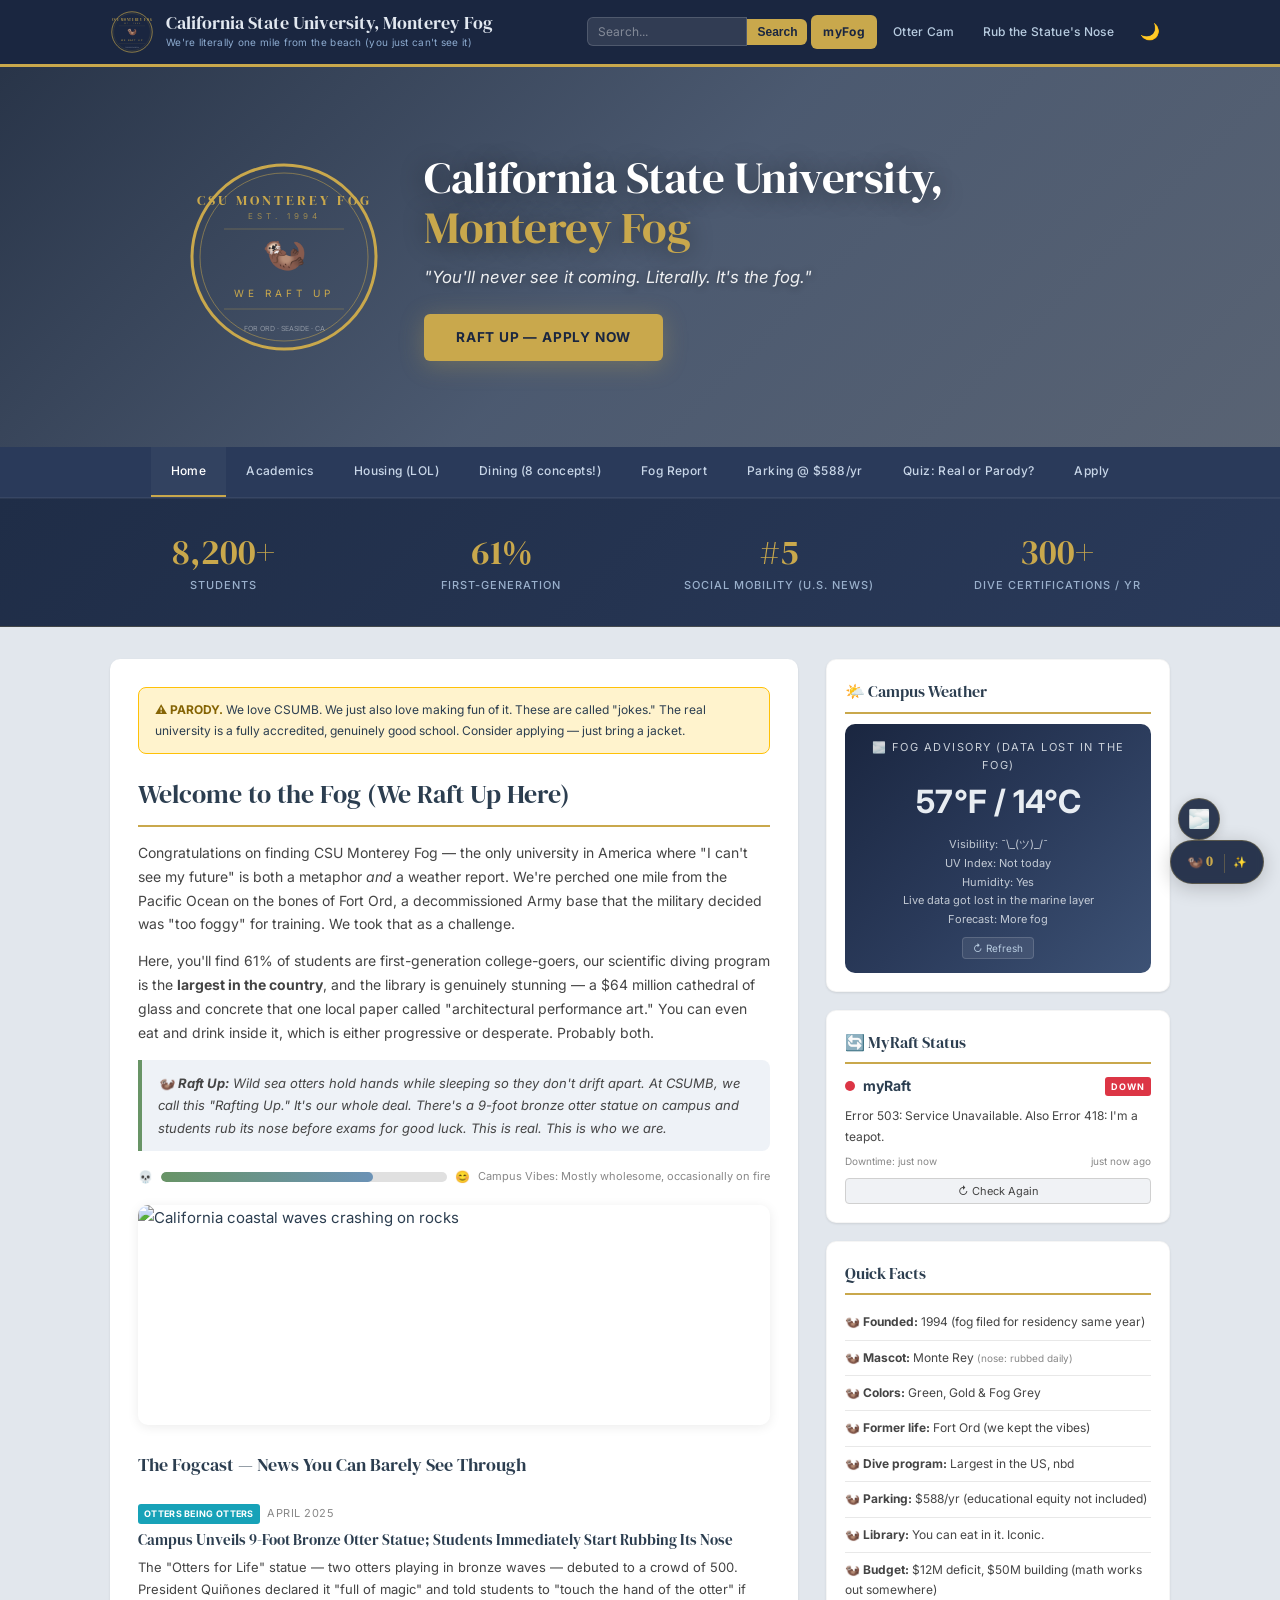
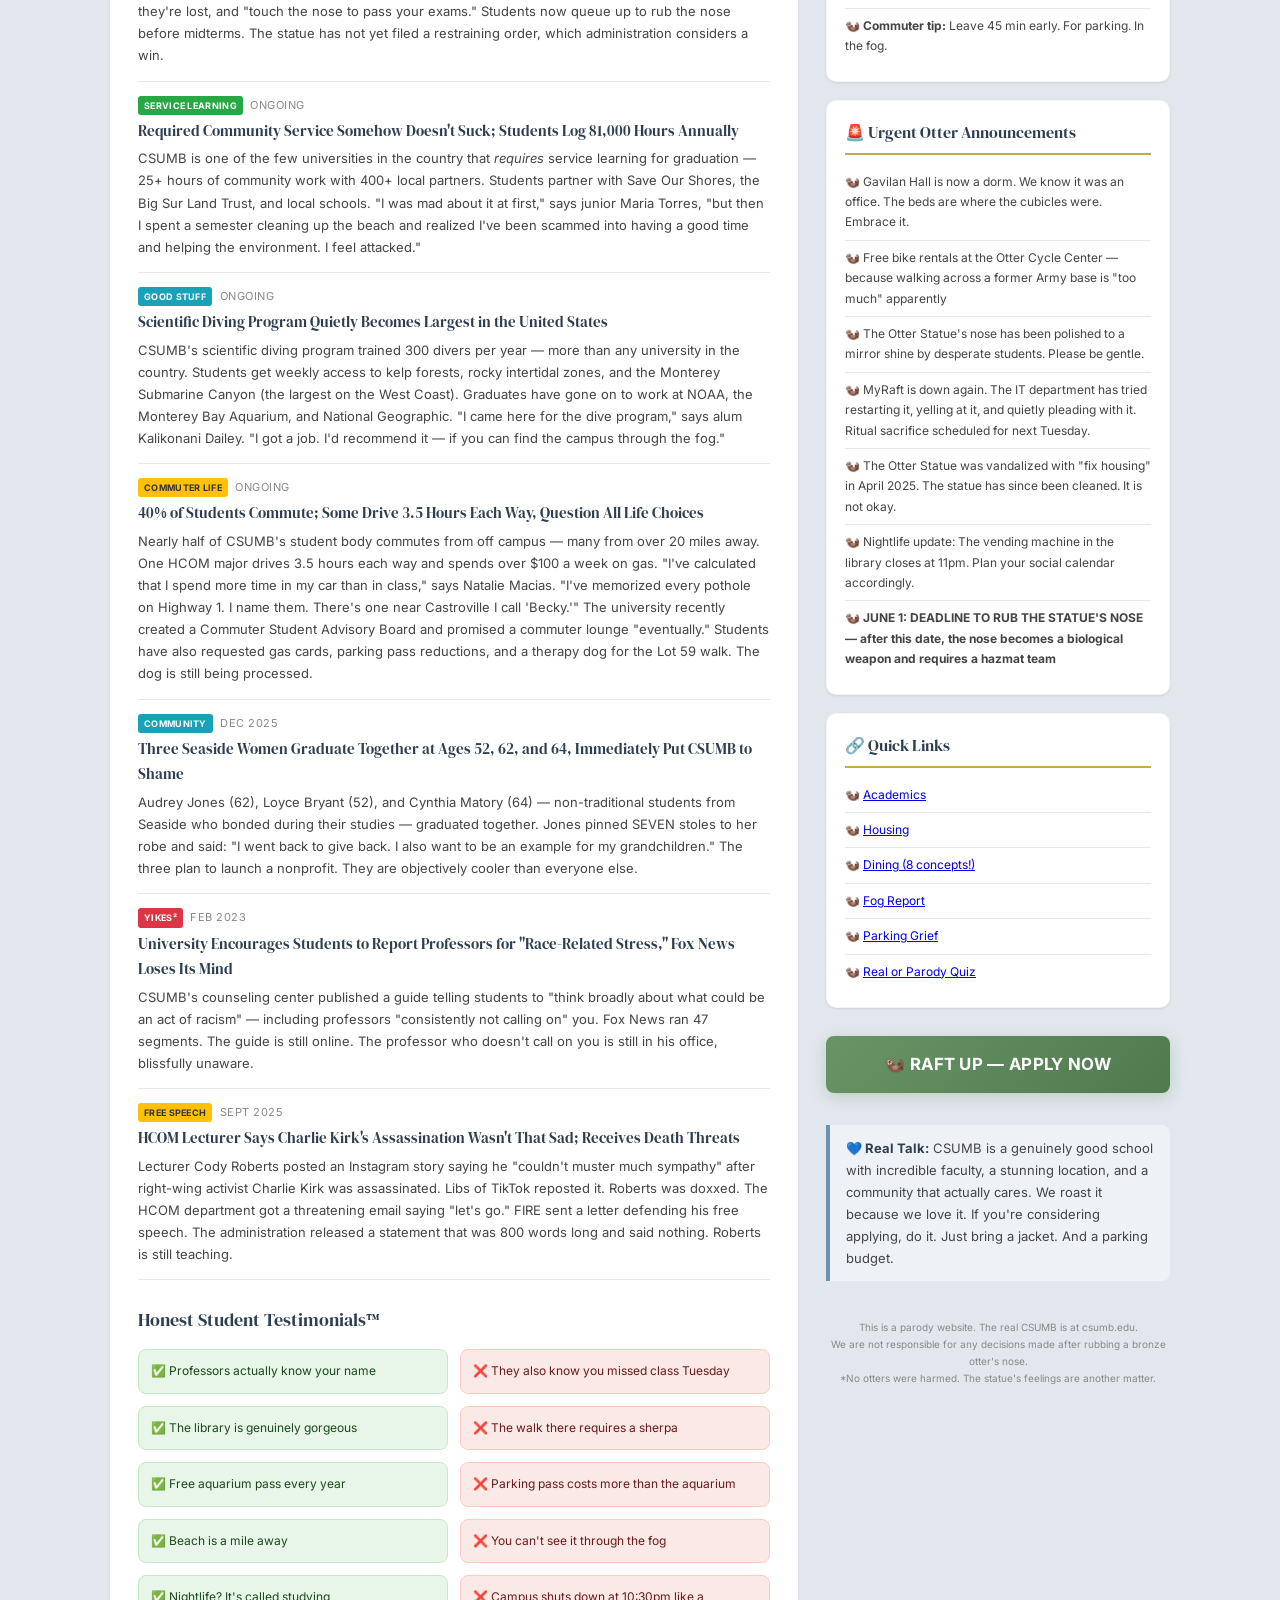
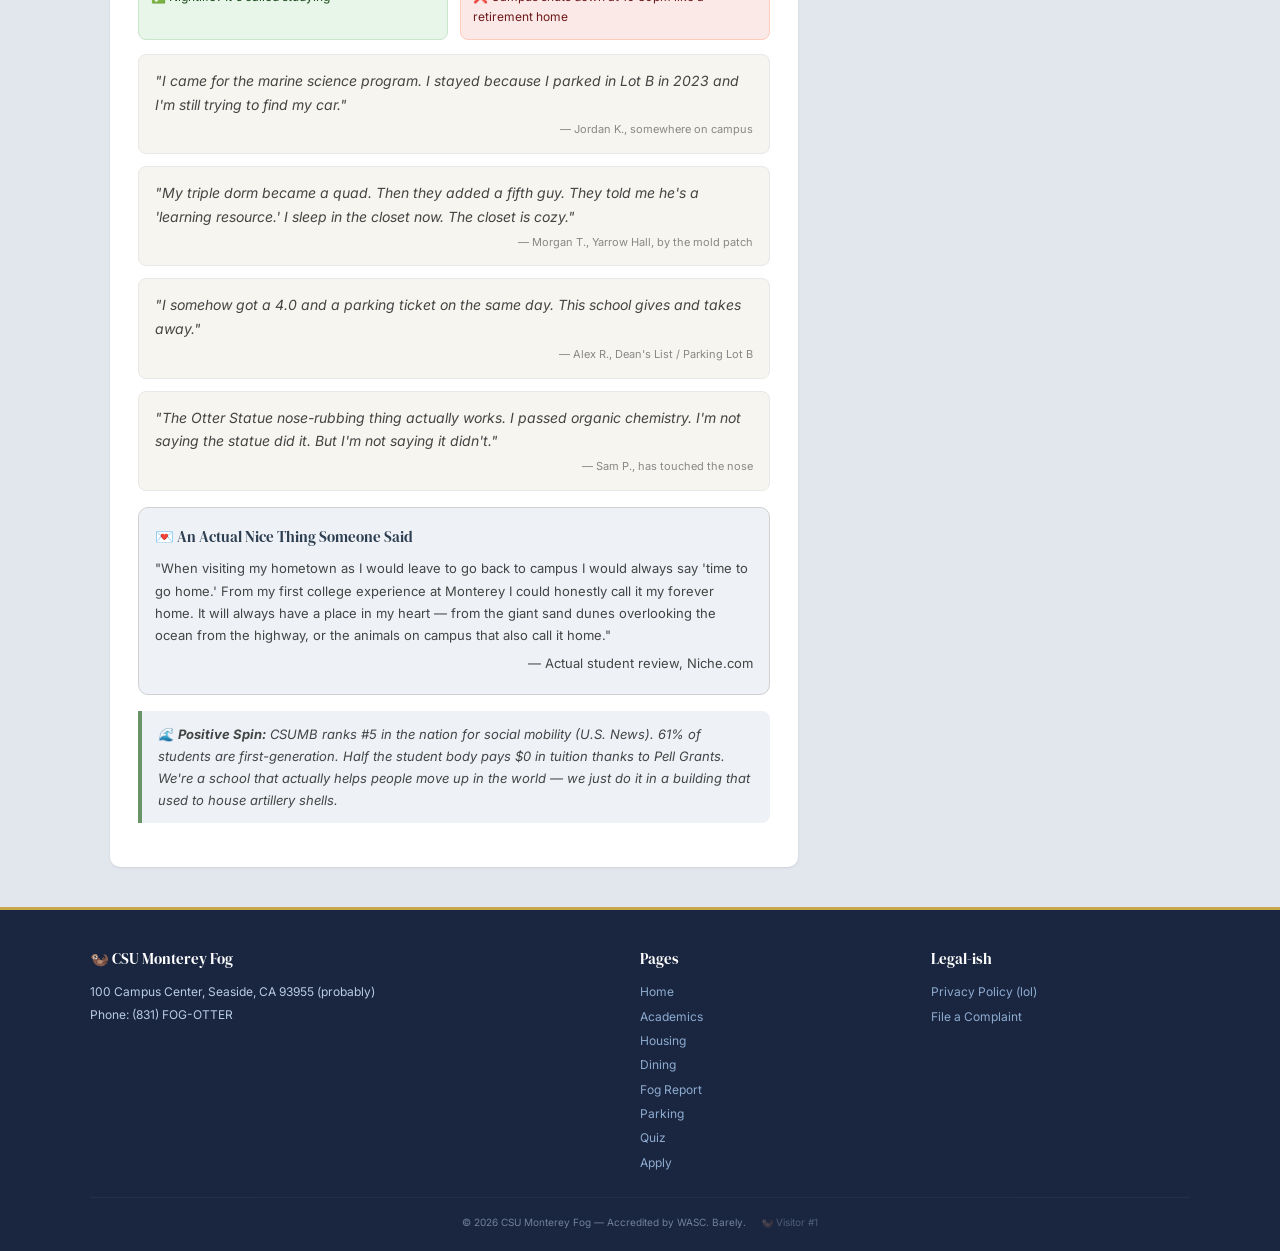
==== commit ab2dc505: "Update campus pages with recent news and copy edits Update content across site pages to reflect rece" ====
--- a/index.html
+++ b/index.html
@@ -173,6 +173,12 @@
     </div>
 
     <div class="news-item">
+      <div class="date"><span class="label label-yellow">COMMUTER LIFE</span> Ongoing</div>
+      <h4>40% of Students Commute; Some Drive 3.5 Hours Each Way, Question All Life Choices</h4>
+      <p>Nearly half of CSUMB's student body commutes from off campus — many from over 20 miles away. One HCOM major drives 3.5 hours each way and spends over $100 a week on gas. "I've calculated that I spend more time in my car than in class," says Natalie Macias. "I've memorized every pothole on Highway 1. I name them. There's one near Castroville I call 'Becky.'" The university recently created a Commuter Student Advisory Board and promised a commuter lounge "eventually." Students have also requested gas cards, parking pass reductions, and a therapy dog for the Lot 59 walk. The dog is still being processed.</p>
+    </div>
+
+    <div class="news-item">
       <div class="date"><span class="label label-blue">COMMUNITY</span> Dec 2025</div>
       <h4>Three Seaside Women Graduate Together at Ages 52, 62, and 64, Immediately Put CSUMB to Shame</h4>
       <p>Audrey Jones (62), Loyce Bryant (52), and Cynthia Matory (64) — non-traditional students from Seaside who bonded during their studies — graduated together. Jones pinned SEVEN stoles to her robe and said: "I went back to give back. I also want to be an example for my grandchildren." The three plan to launch a nonprofit. They are objectively cooler than everyone else.</p>
@@ -201,6 +207,8 @@
       <div class="con">Parking pass costs more than the aquarium</div>
       <div class="pro">Beach is a mile away</div>
       <div class="con">You can't see it through the fog</div>
+      <div class="pro">Nightlife? It's called studying</div>
+      <div class="con">Campus shuts down at 10:30pm like a retirement home</div>
     </div>
 
     <div class="testimonial">
@@ -278,6 +286,8 @@
         <li><strong>Dive program:</strong> Largest in the US, nbd</li>
         <li><strong>Parking:</strong> $588/yr (educational equity not included)</li>
         <li><strong>Library:</strong> You can eat in it. Iconic.</li>
+        <li><strong>Budget:</strong> $12M deficit, $50M building (math works out somewhere)</li>
+        <li><strong>Commuter tip:</strong> Leave 45 min early. For parking. In the fog.</li>
       </ul>
     </div>
 
@@ -288,6 +298,8 @@
         <li>Free bike rentals at the Otter Cycle Center — because walking across a former Army base is "too much" apparently</li>
         <li>The Otter Statue's nose has been polished to a mirror shine by desperate students. Please be gentle.</li>
         <li>MyRaft is down again. The IT department has tried restarting it, yelling at it, and quietly pleading with it. Ritual sacrifice scheduled for next Tuesday.</li>
+        <li>The Otter Statue was vandalized with "fix housing" in April 2025. The statue has since been cleaned. It is not okay.</li>
+        <li>Nightlife update: The vending machine in the library closes at 11pm. Plan your social calendar accordingly.</li>
         <li class="blink">JUNE 1: DEADLINE TO RUB THE STATUE'S NOSE — after this date, the nose becomes a biological weapon and requires a hazmat team</li>
       </ul>
     </div>
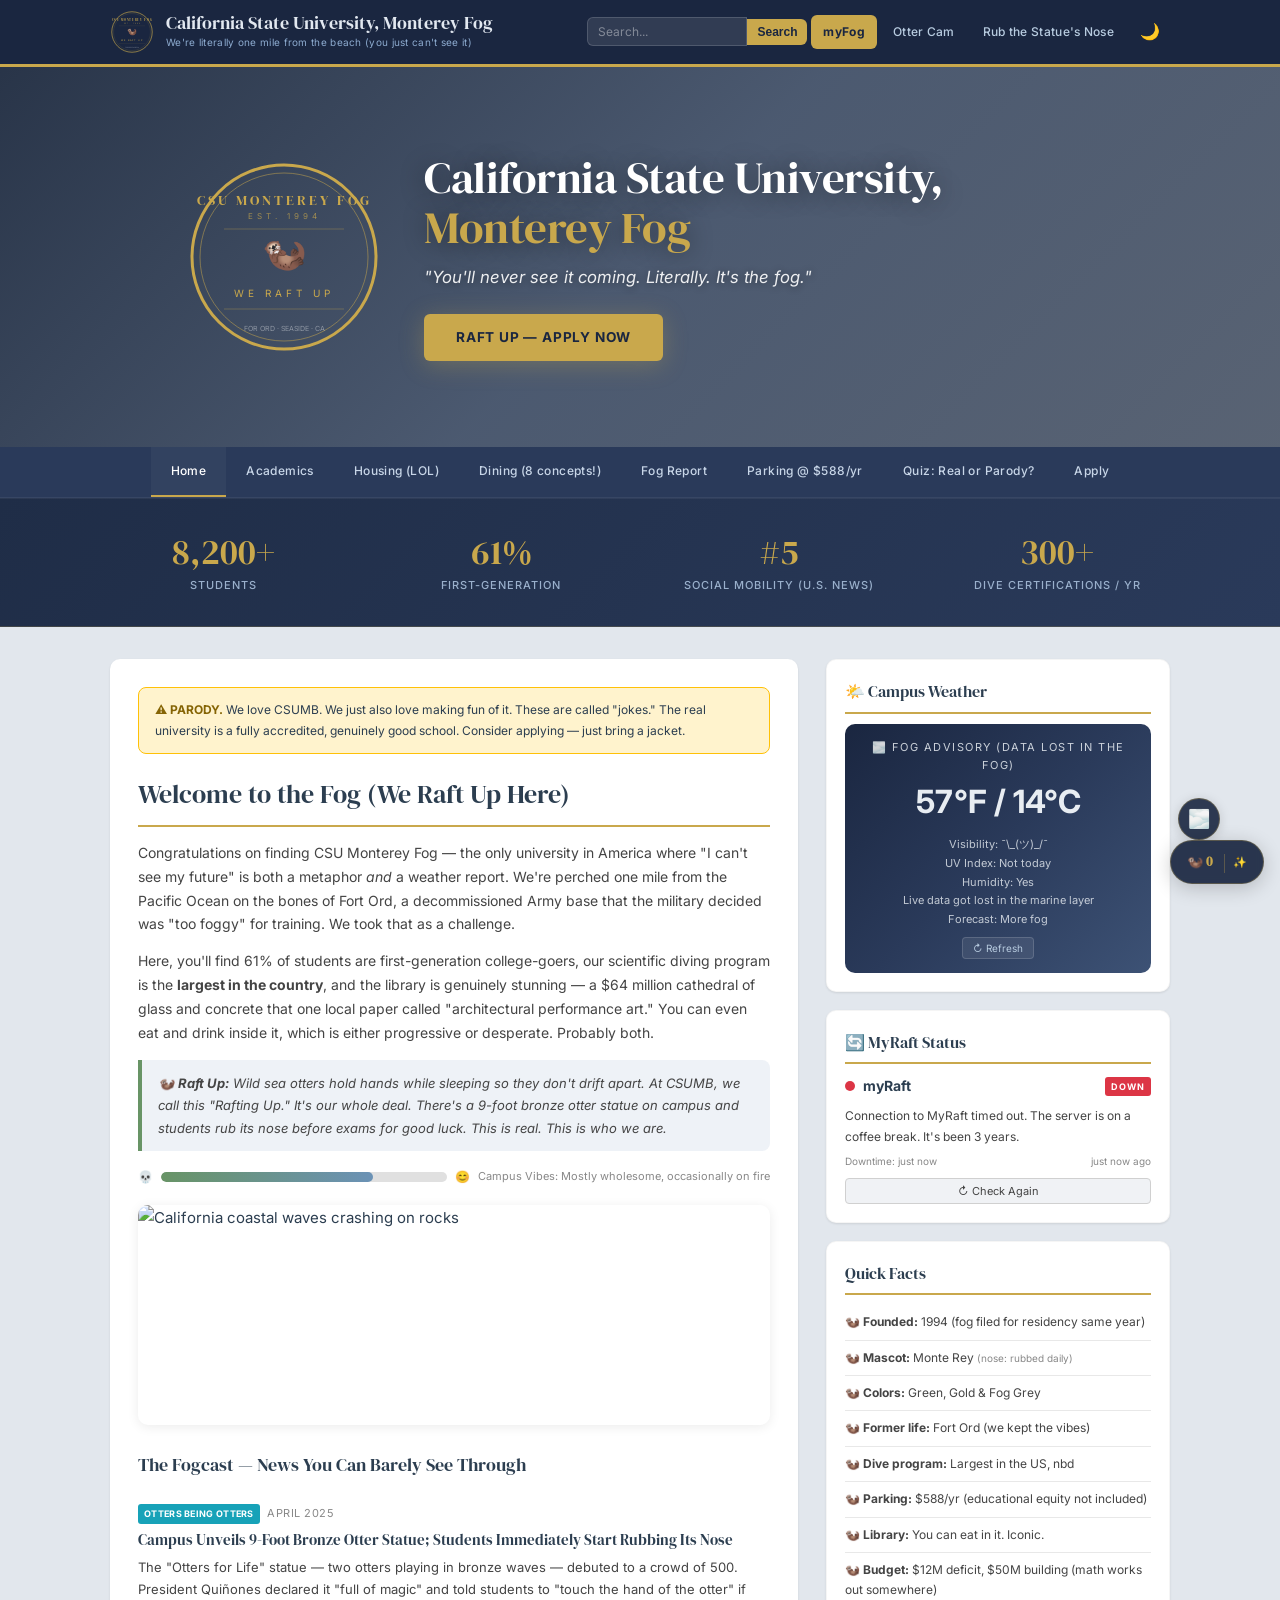
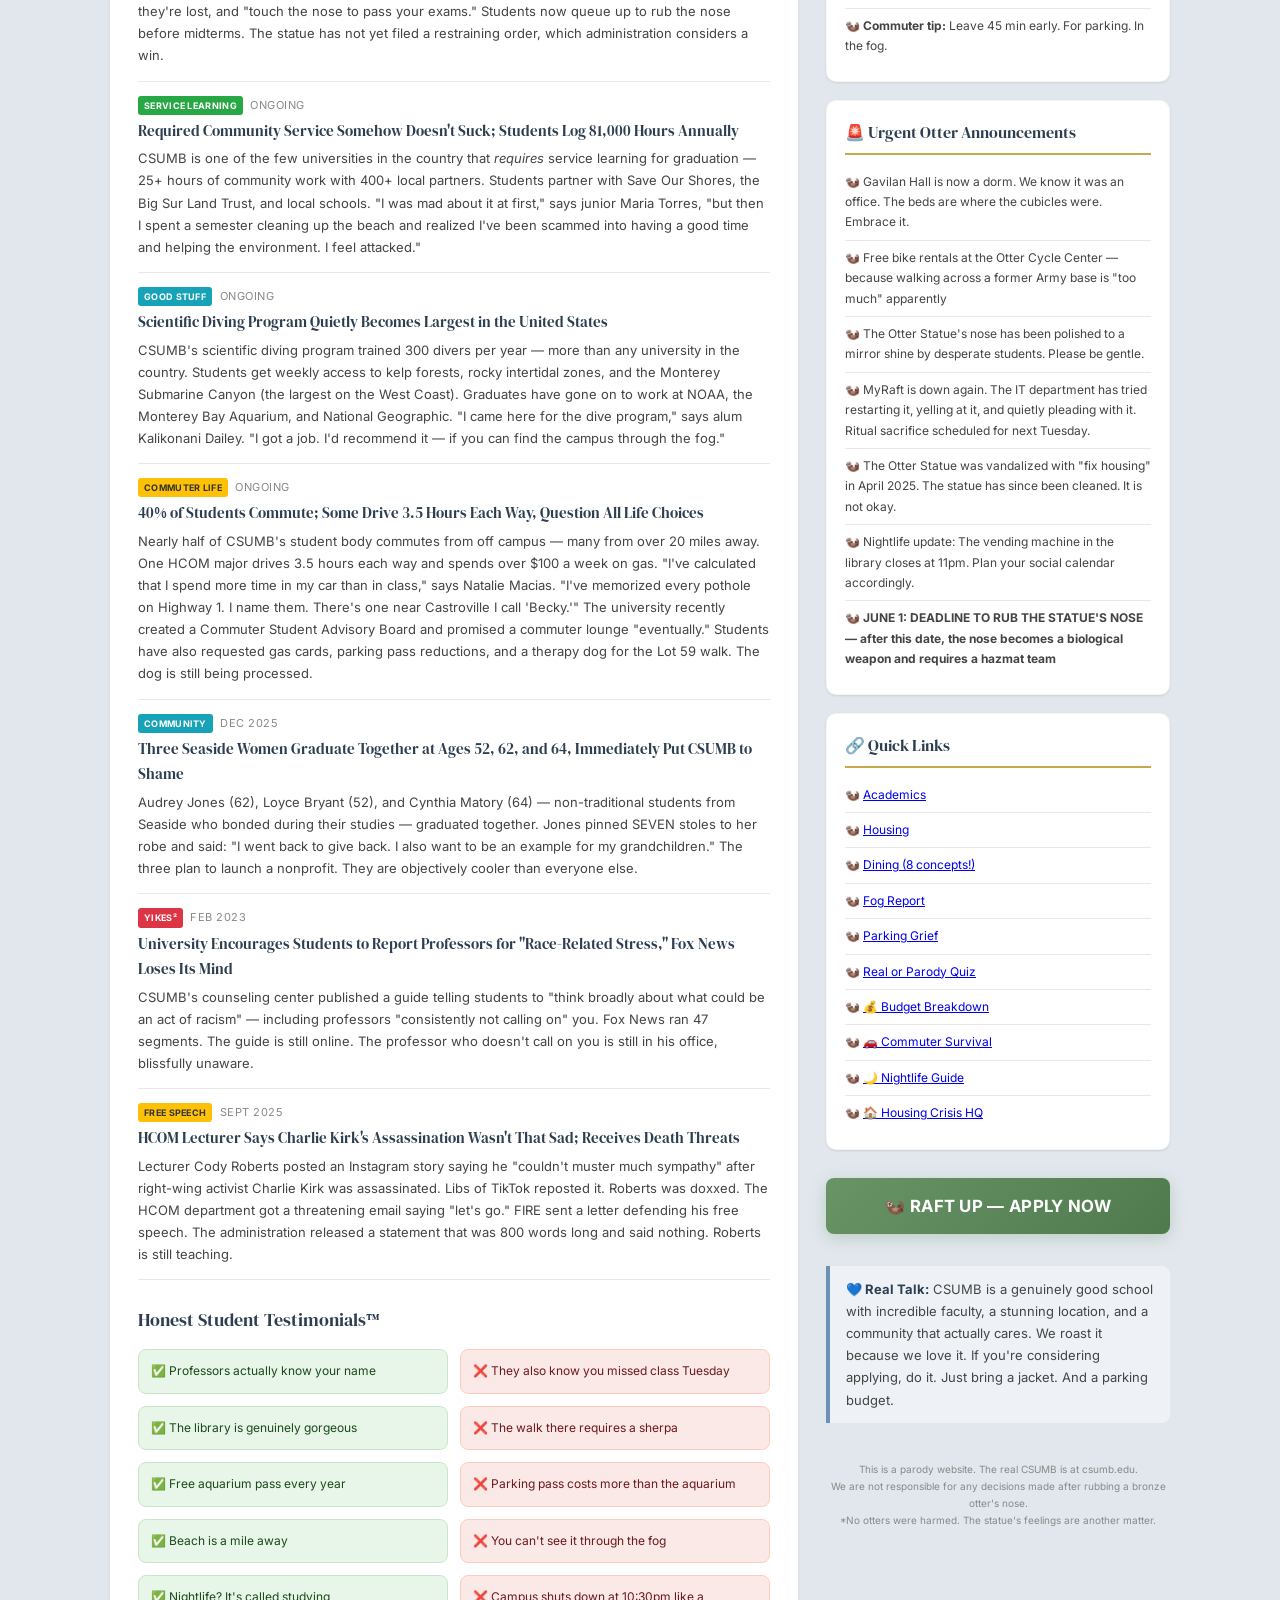
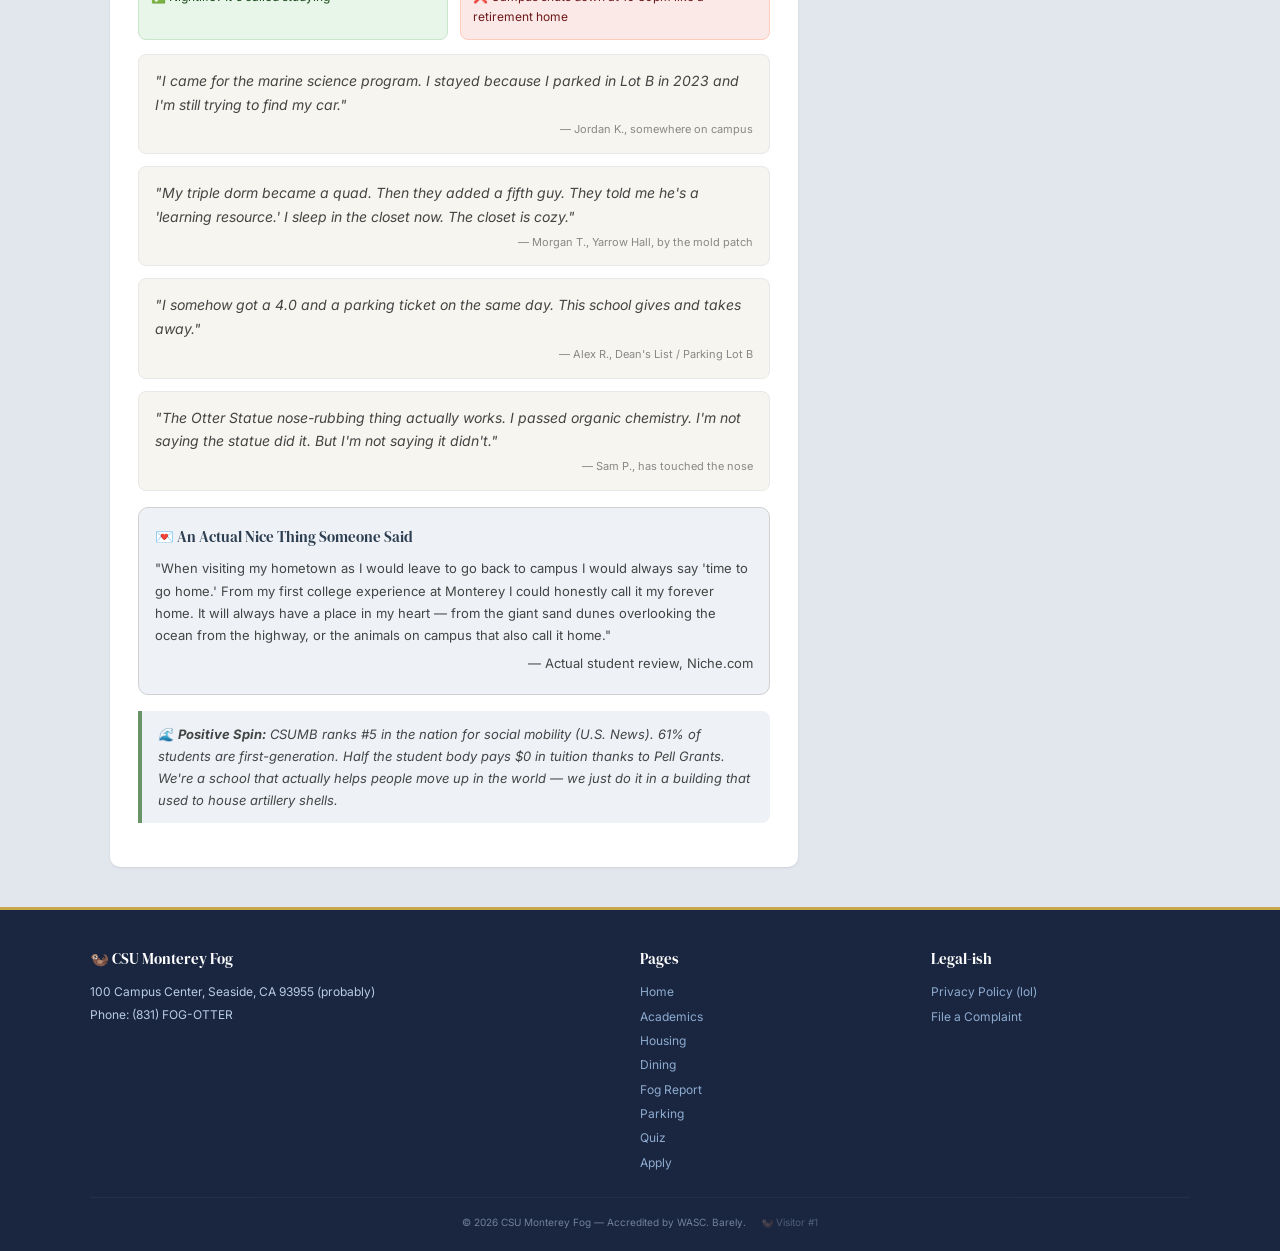
==== commit ae1f59a0: "Add commuter/parking/housing content and modals Add site content and UI for commuter, parking, budge" ====
--- a/index.html
+++ b/index.html
@@ -313,6 +313,10 @@
         <li><a href="fog.html">Fog Report</a></li>
         <li><a href="parking.html">Parking Grief</a></li>
         <li><a href="quiz.html">Real or Parody Quiz</a></li>
+        <li><a href="#" data-modal="budget">💰 Budget Breakdown</a></li>
+        <li><a href="#" data-modal="commuter">🚗 Commuter Survival</a></li>
+        <li><a href="#" data-modal="nightlife">🌙 Nightlife Guide</a></li>
+        <li><a href="#" data-modal="housingcrisis">🏠 Housing Crisis HQ</a></li>
       </ul>
     </div>
 
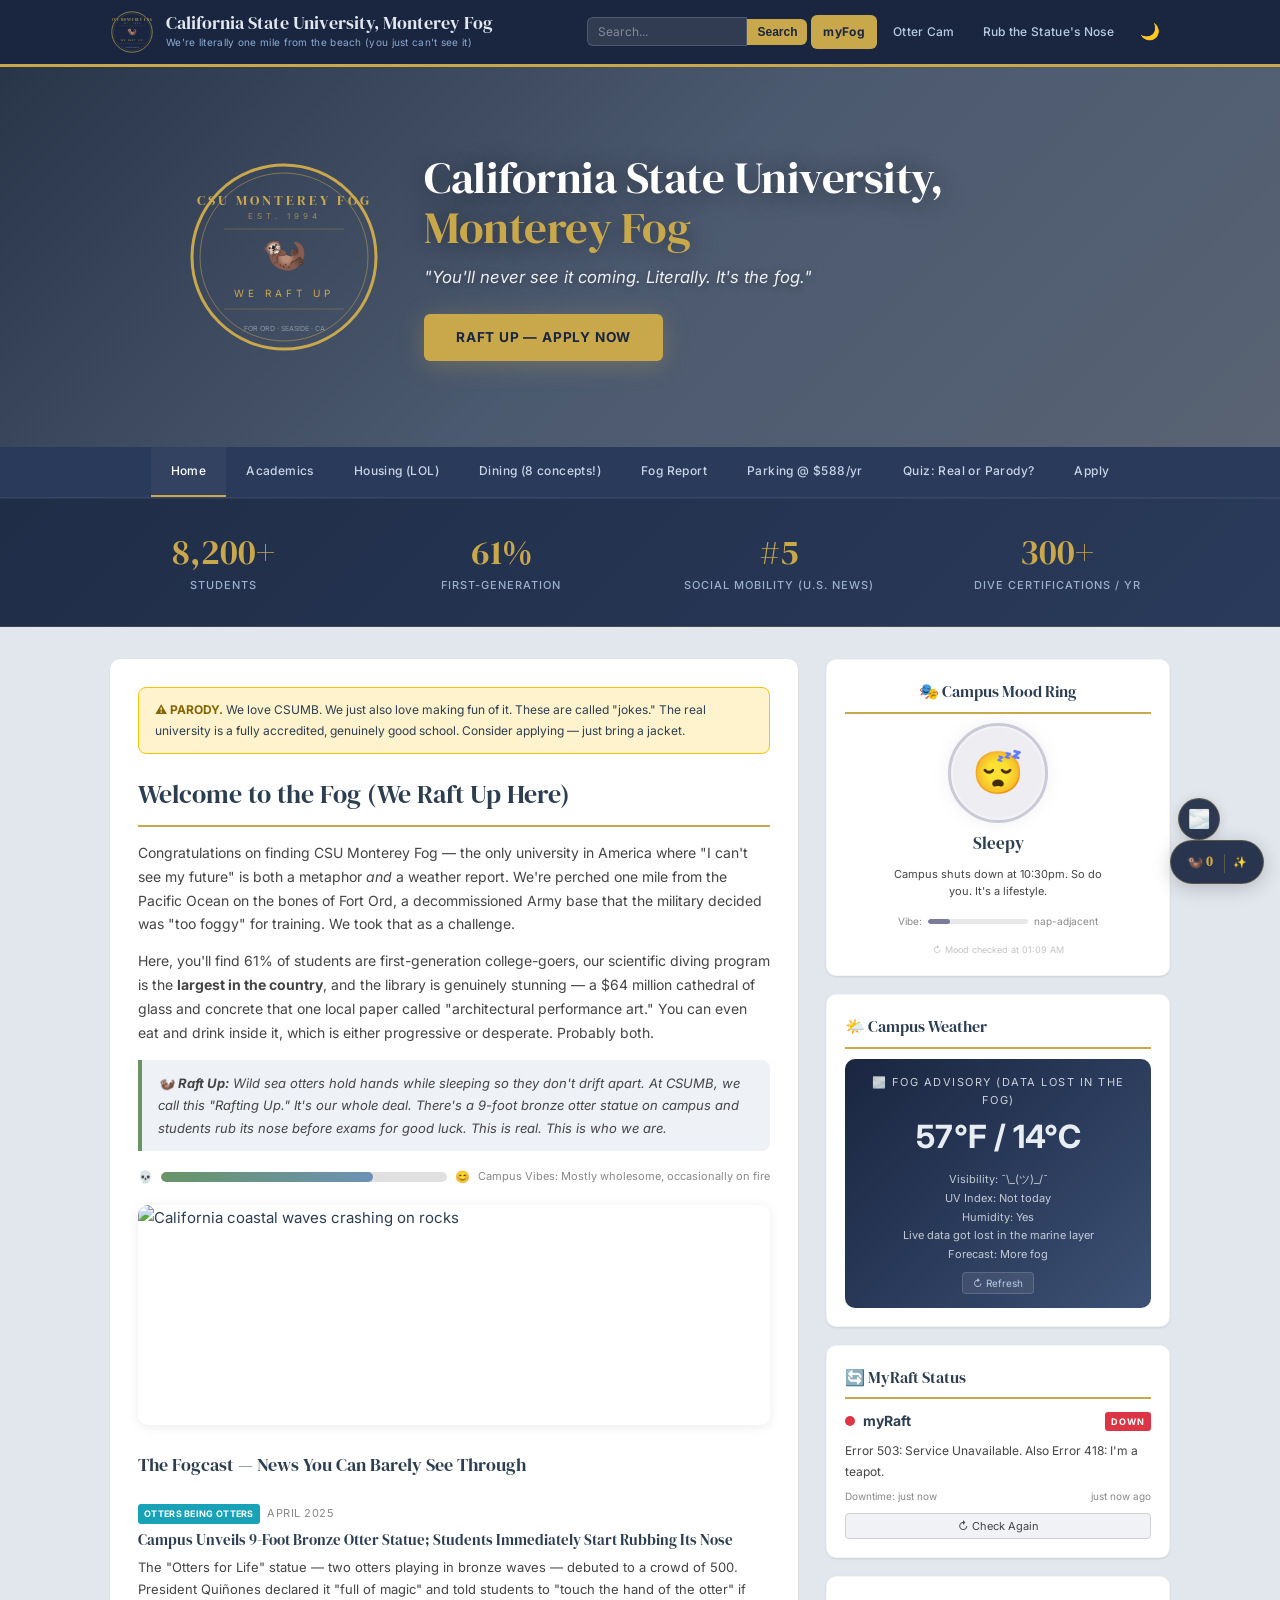
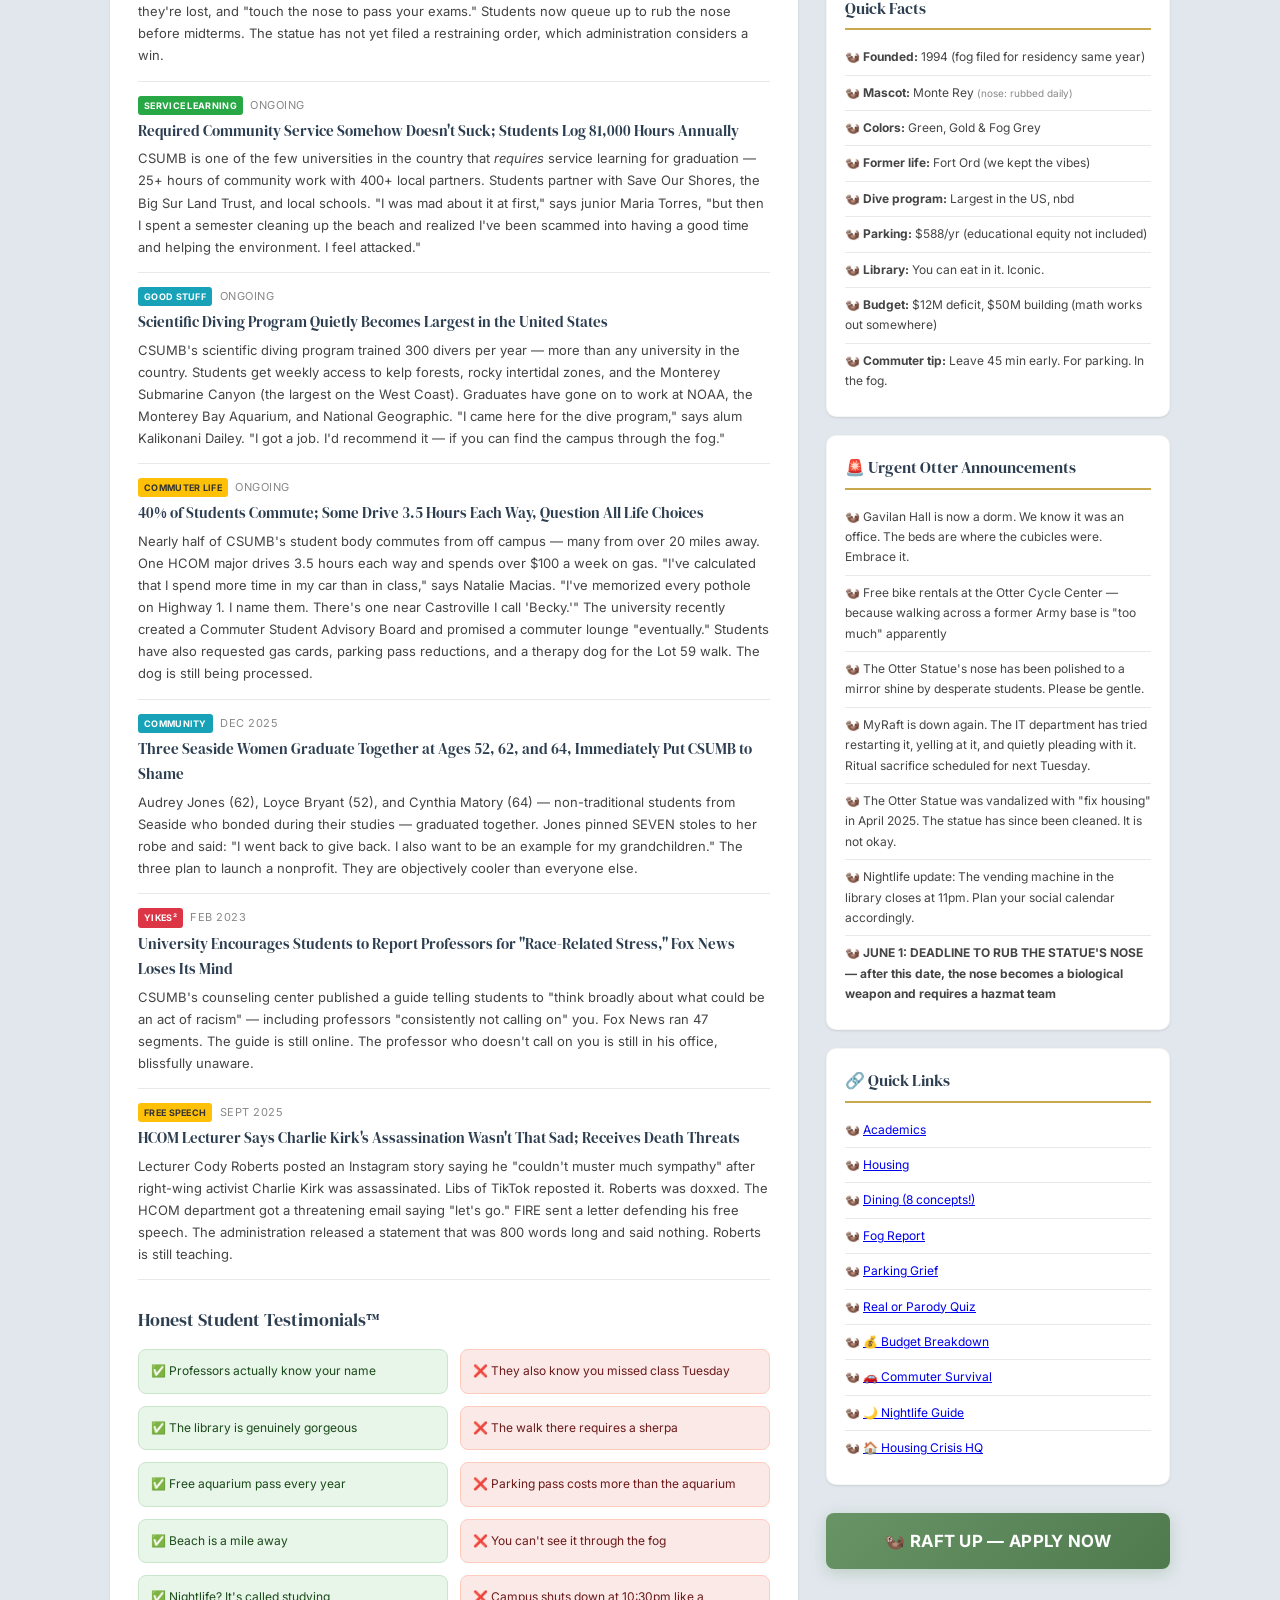
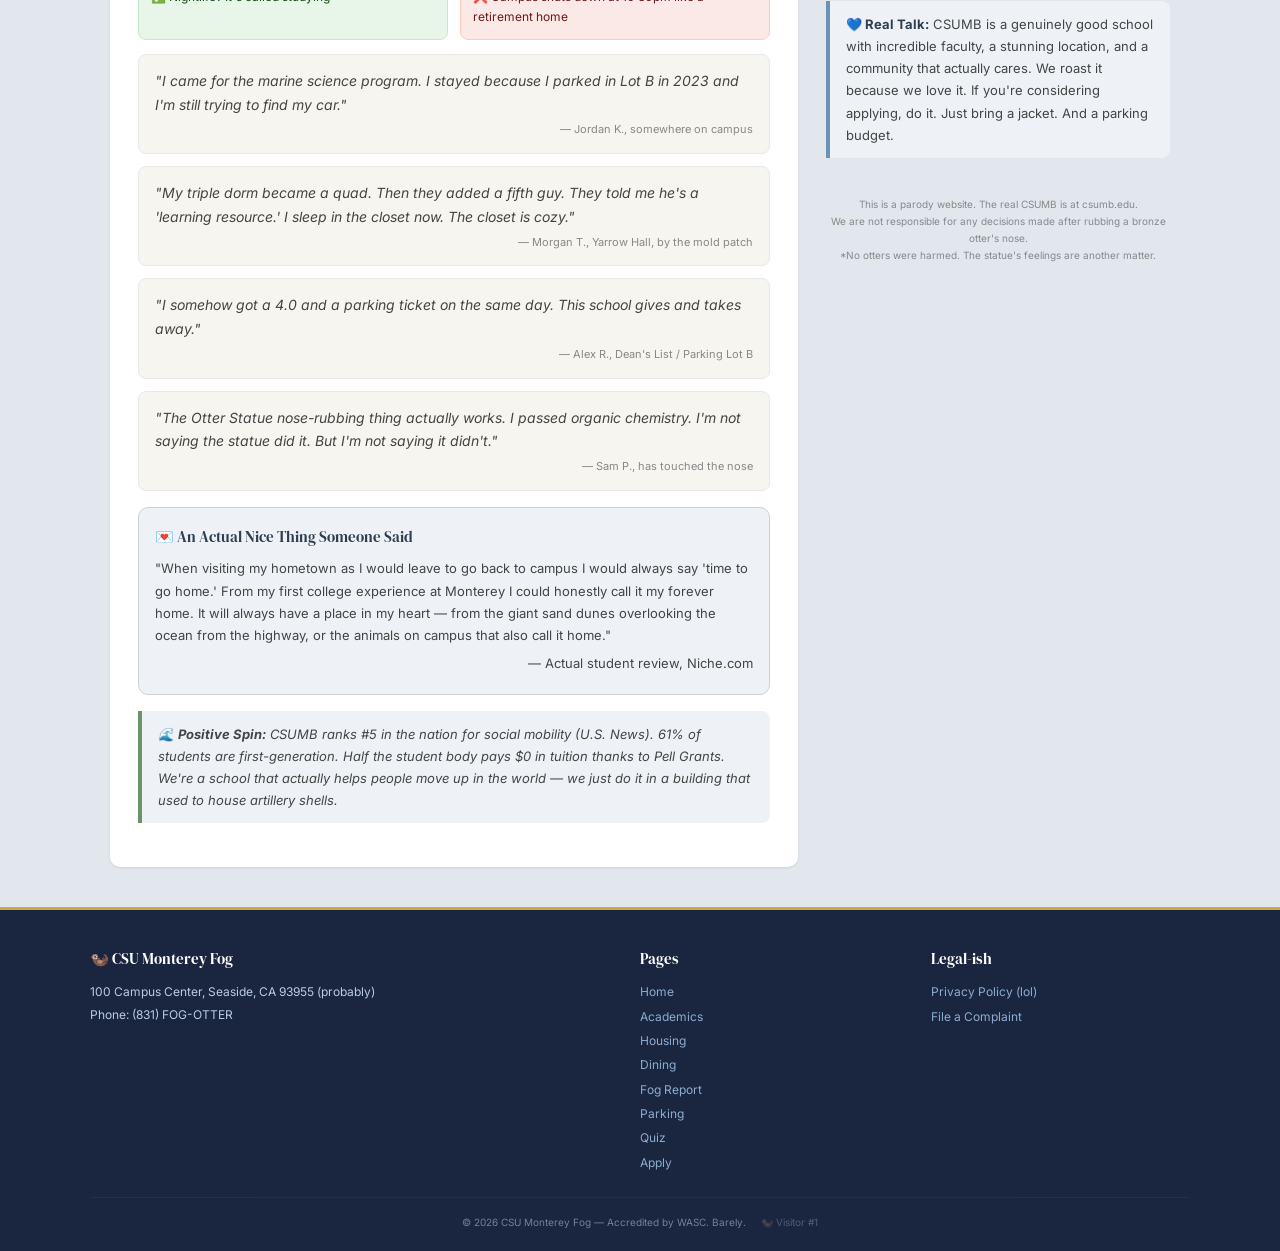
==== commit 45412dbe: "Add Clarity analytics & campus mood widget Insert Microsoft Clarity tracking snippet into multiple H" ====
--- a/index.html
+++ b/index.html
@@ -29,6 +29,13 @@
     gtag('js', new Date());
     gtag('config', 'G-L7WR83WQC2');
   </script>
+  <script type="text/javascript">
+    (function(c,l,a,r,i,t,y){
+        c[a]=c[a]||function(){(c[a].q=c[a].q||[]).push(arguments)};
+        t=l.createElement(r);t.async=1;t.src="https://www.clarity.ms/tag/"+i;
+        y=l.getElementsByTagName(r)[0];y.parentNode.insertBefore(t,y);
+    })(window, document, "clarity", "script", "x7lrna91uh");
+</script>
 </head>
 <body>
 
--- a/style.css
+++ b/style.css
@@ -2041,3 +2041,135 @@
 }
 
 .myraft-refresh:disabled { opacity: 0.5; cursor: default; }
+
+/* ── Campus Mood Ring ── */
+
+.mood-ring-card {
+  background: var(--card-bg);
+  border-radius: 10px;
+  padding: 18px;
+  box-shadow: 0 1px 3px rgba(0,0,0,0.06), 0 1px 2px rgba(0,0,0,0.04);
+  border: 1px solid var(--card-border);
+  transition: all 0.25s ease, background 0.3s ease, border-color 0.3s ease;
+  text-align: center;
+}
+
+.mood-ring-card:hover {
+  transform: translateY(-3px);
+  box-shadow: 0 8px 30px rgba(0,0,0,0.1);
+  border-color: var(--card-hover-border);
+}
+
+.mood-ring-header {
+  font-family: 'DM Serif Display', Georgia, serif;
+  font-size: 1rem;
+  color: var(--text);
+  border-bottom: 2px solid #c9a84c;
+  padding-bottom: 6px;
+  margin-bottom: 14px;
+  transition: color 0.3s ease;
+}
+
+.mood-ring-body {
+  display: flex;
+  flex-direction: column;
+  align-items: center;
+  gap: 6px;
+}
+
+.mood-ring-circle-wrap {
+  position: relative;
+  width: 90px;
+  height: 90px;
+  margin-bottom: 6px;
+}
+
+.mood-ring-circle {
+  width: 100%;
+  height: 100%;
+  border-radius: 50%;
+  display: flex;
+  align-items: center;
+  justify-content: center;
+  font-size: 2.6rem;
+  transition: background 0.6s ease, box-shadow 0.6s ease;
+  position: relative;
+  z-index: 1;
+}
+
+.mood-ring-ring {
+  position: absolute;
+  inset: -5px;
+  border-radius: 50%;
+  border: 3px solid;
+  opacity: 0.35;
+  z-index: 0;
+  transition: border-color 0.6s ease;
+}
+
+.mood-ring-pulse {
+  animation: moodPulse 3s ease-in-out infinite;
+}
+
+@keyframes moodPulse {
+  0%, 100% { transform: scale(1); opacity: 0.35; }
+  50% { transform: scale(1.06); opacity: 0.65; }
+}
+
+.mood-ring-label {
+  font-family: 'DM Serif Display', Georgia, serif;
+  font-size: 1.05rem;
+  color: var(--text);
+  transition: color 0.3s ease;
+}
+
+.mood-ring-desc {
+  font-size: 11px;
+  color: var(--text-secondary);
+  line-height: 1.5;
+  margin: 2px 0 8px;
+  max-width: 220px;
+  transition: color 0.3s ease;
+}
+
+.mood-ring-vibe {
+  display: flex;
+  align-items: center;
+  gap: 6px;
+  font-size: 10px;
+  color: var(--text-muted);
+  width: 100%;
+  max-width: 200px;
+}
+
+.mood-ring-vibe-bar {
+  flex: 1;
+  height: 5px;
+  background: var(--border);
+  border-radius: 3px;
+  overflow: hidden;
+}
+
+.mood-ring-vibe-fill {
+  height: 100%;
+  border-radius: 3px;
+  transition: width 0.8s ease, background 0.6s ease;
+}
+
+.mood-ring-footer {
+  font-size: 9px;
+  color: var(--text-muted);
+  opacity: 0.5;
+  margin-top: 6px;
+}
+
+.mood-ring-change {
+  animation: moodRingPop 0.5s ease-out;
+}
+
+@keyframes moodRingPop {
+  0% { transform: scale(1); }
+  30% { transform: scale(1.12); }
+  60% { transform: scale(0.95); }
+  100% { transform: scale(1); }
+}
